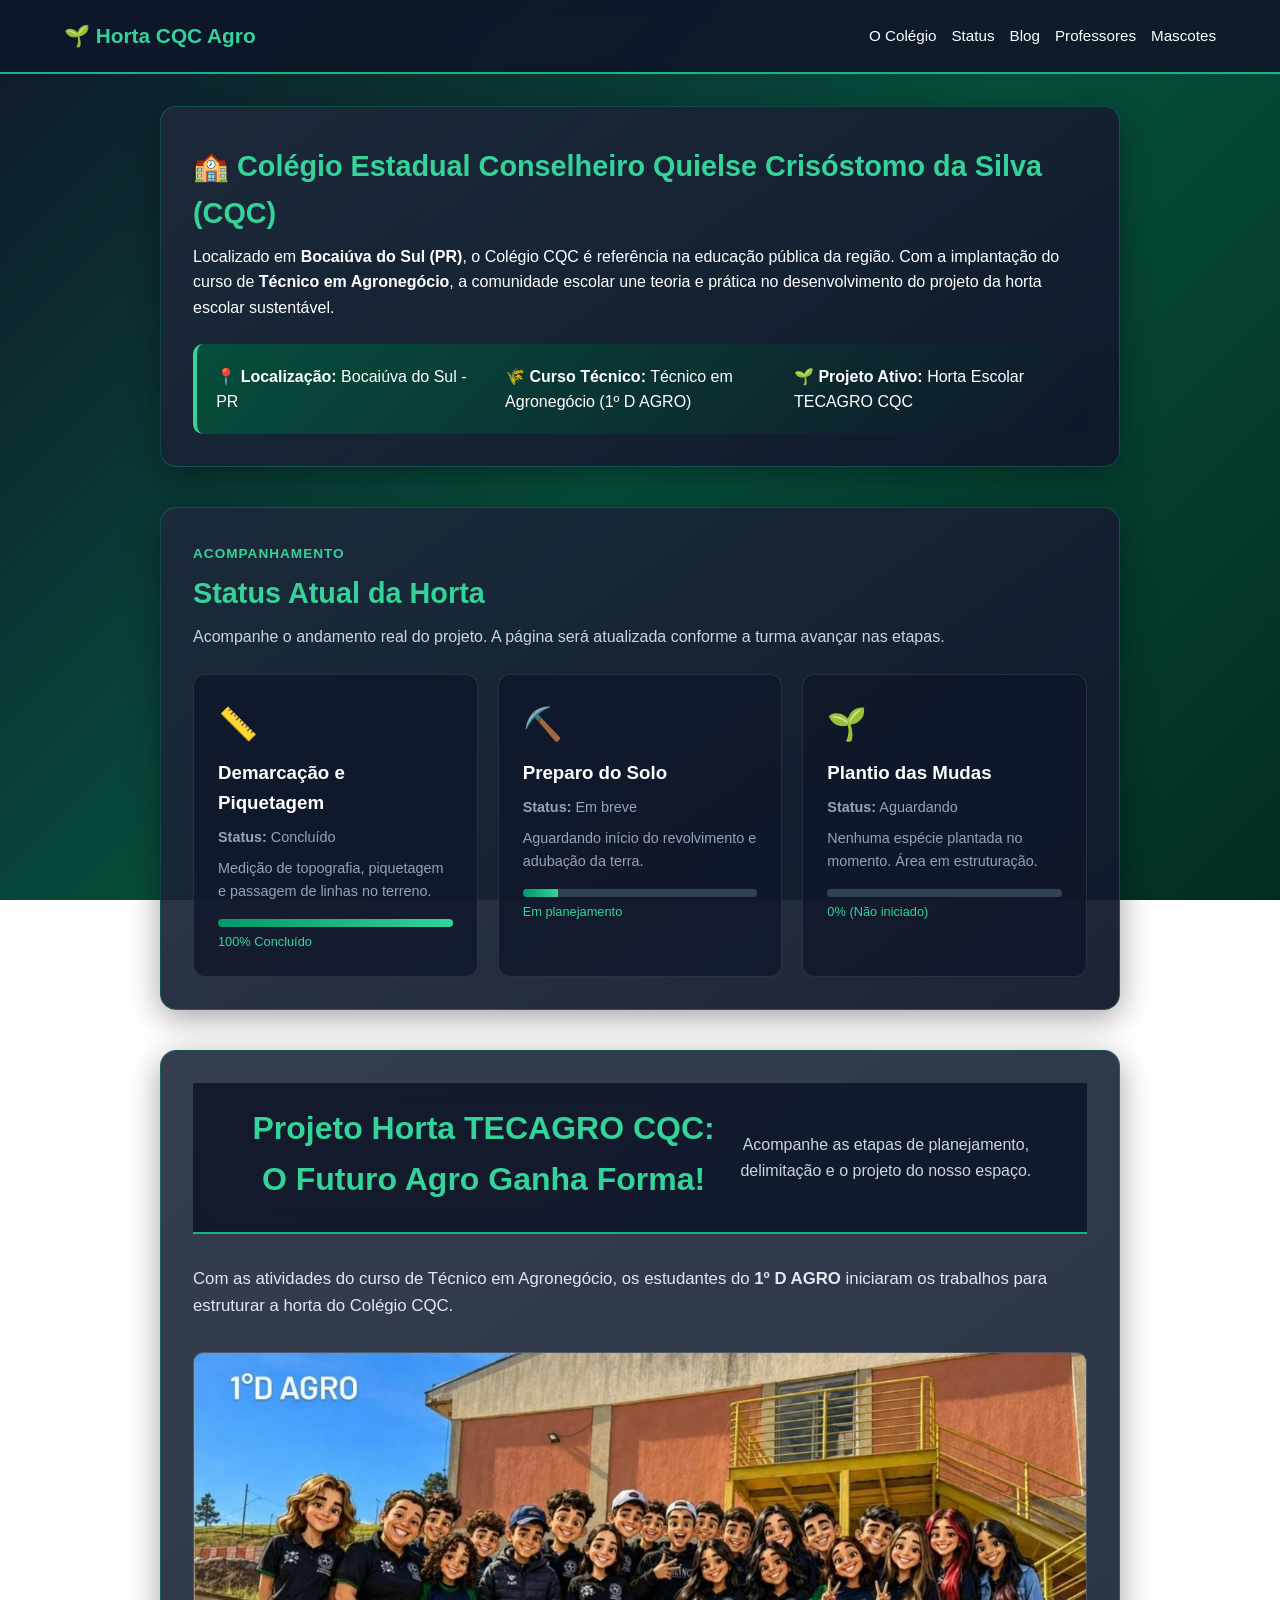
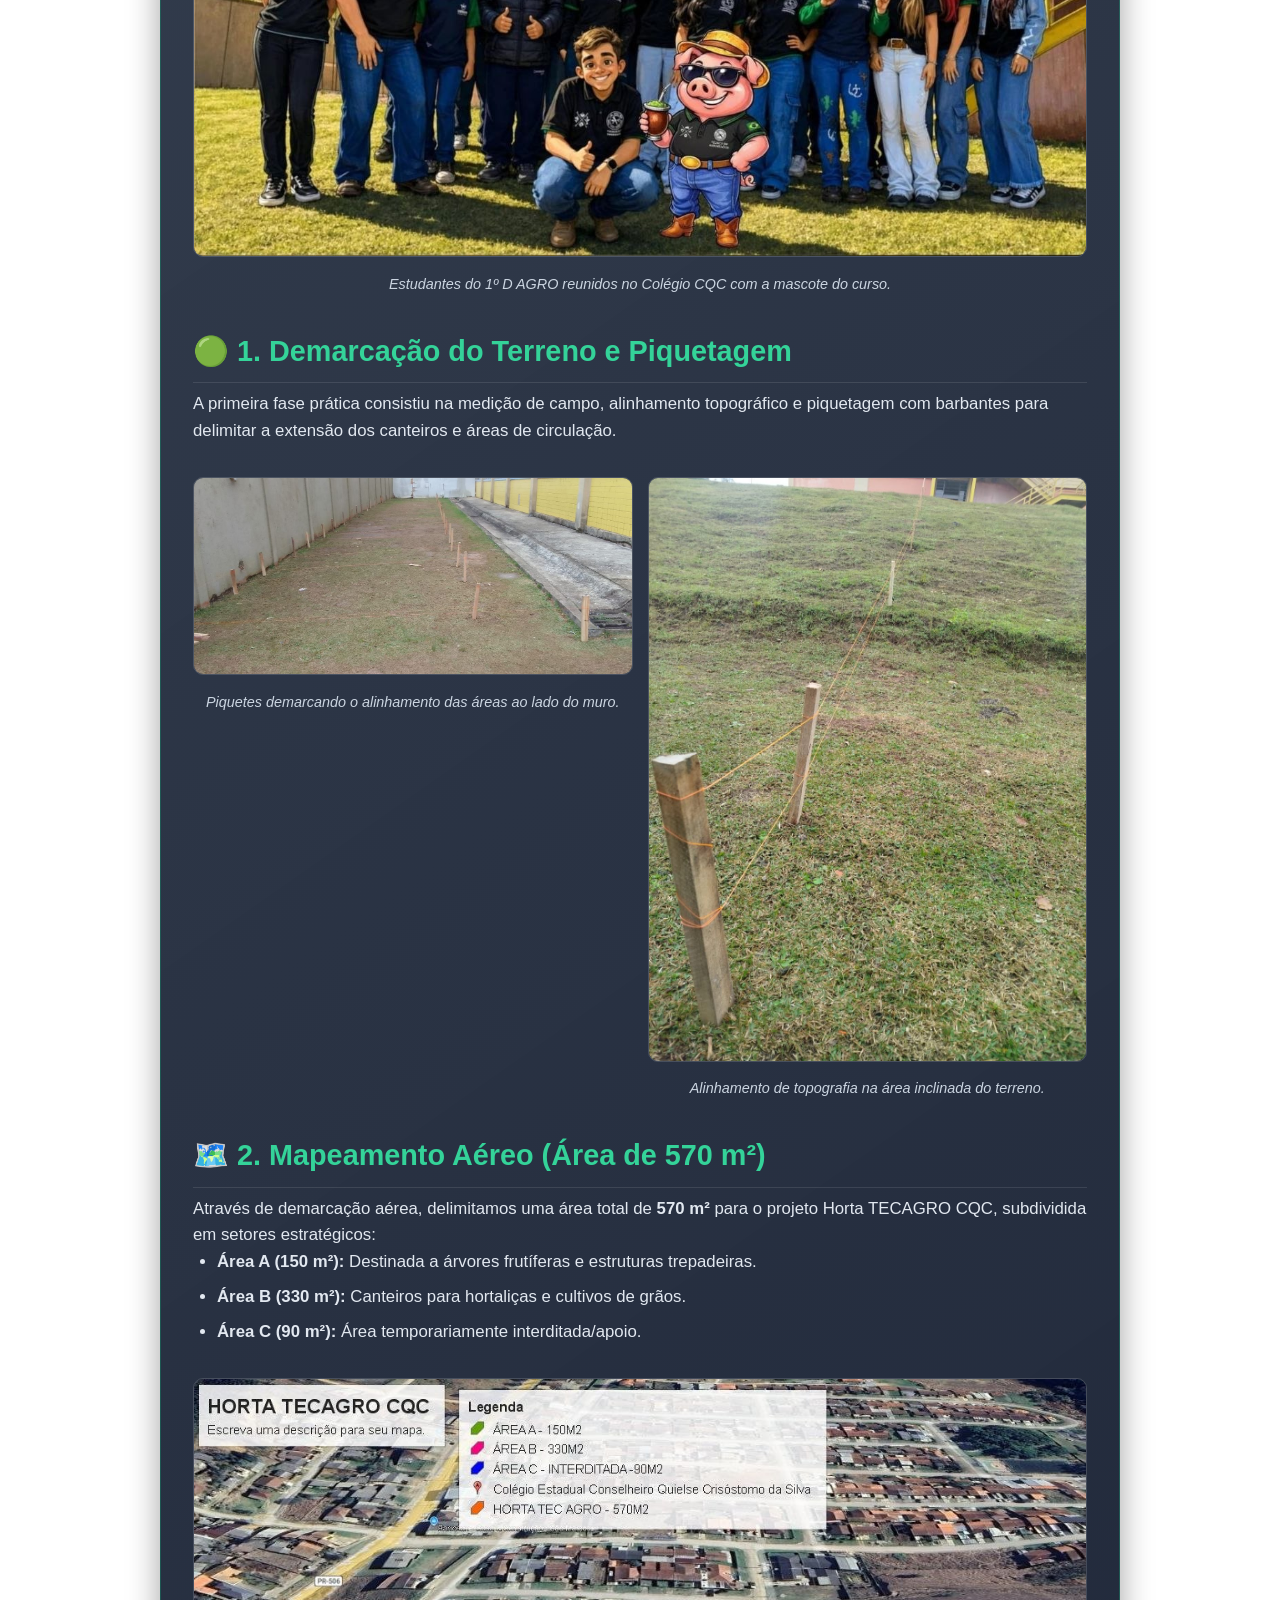
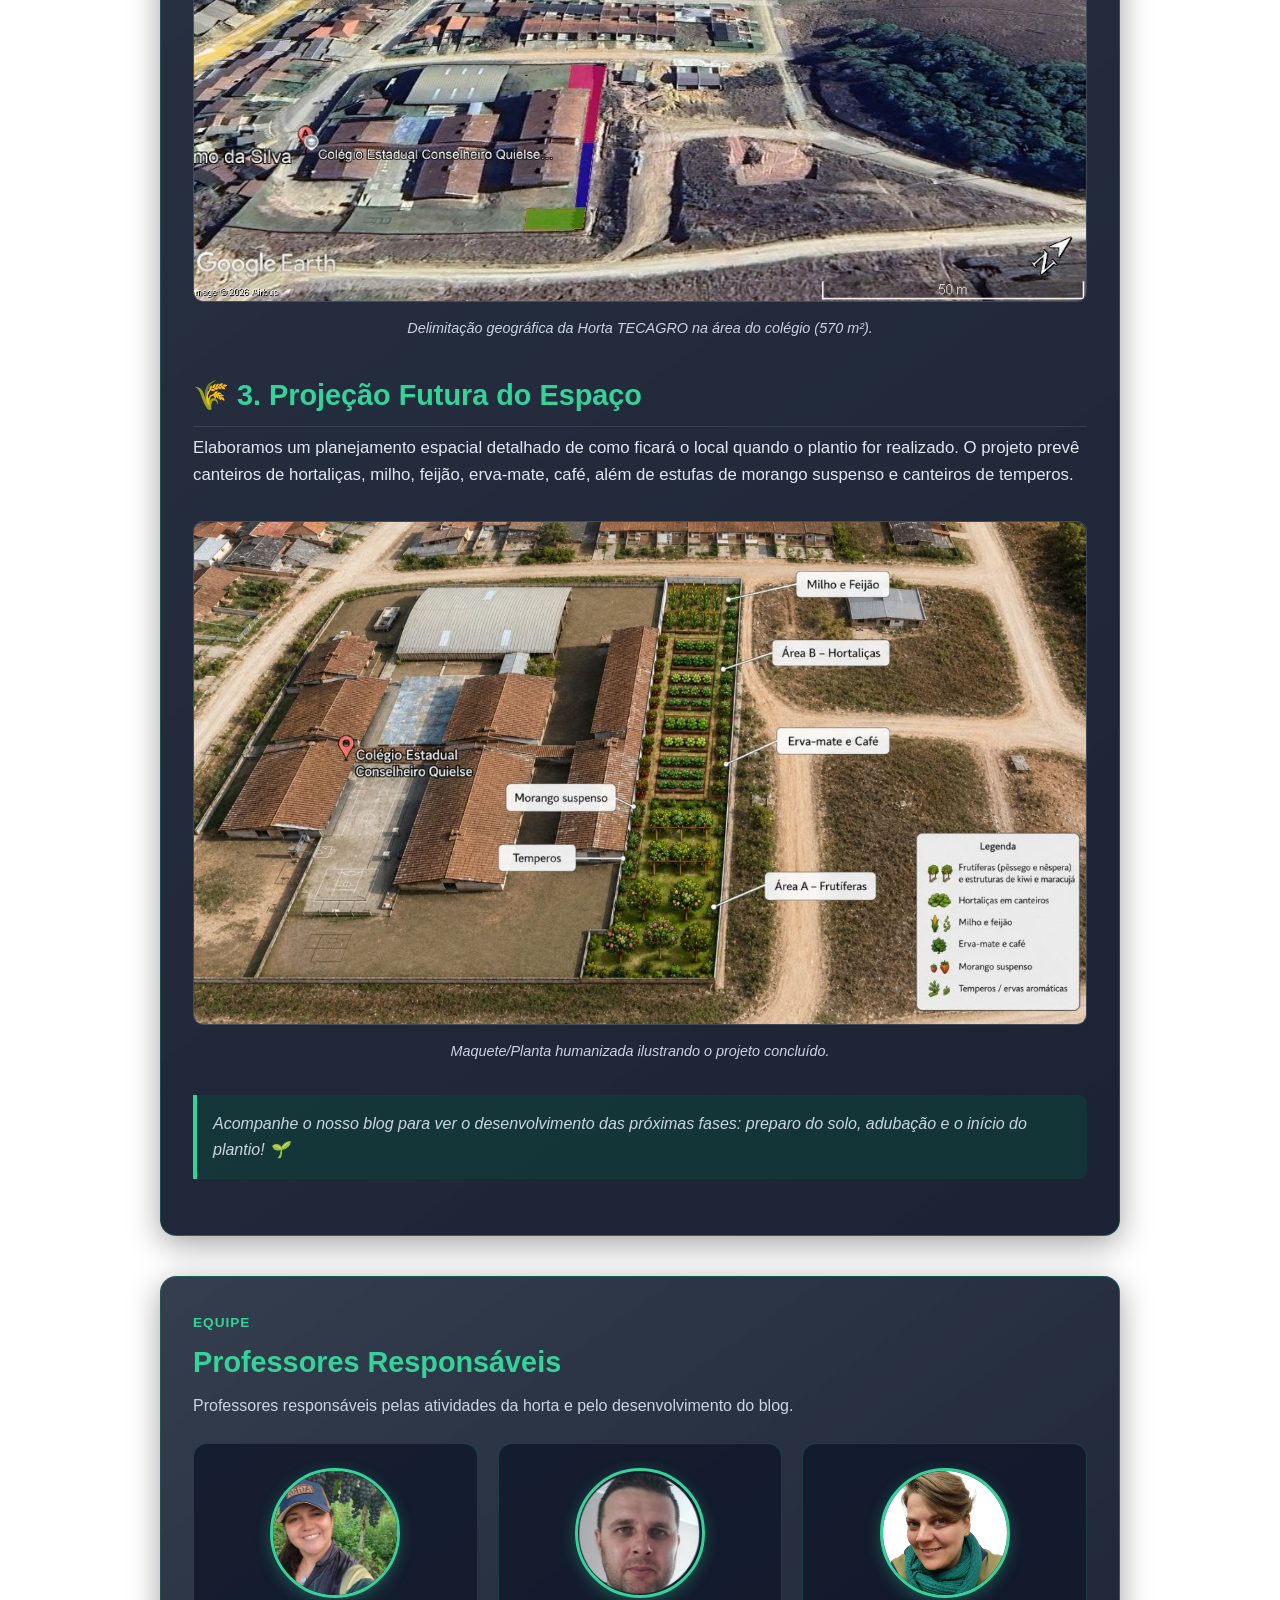
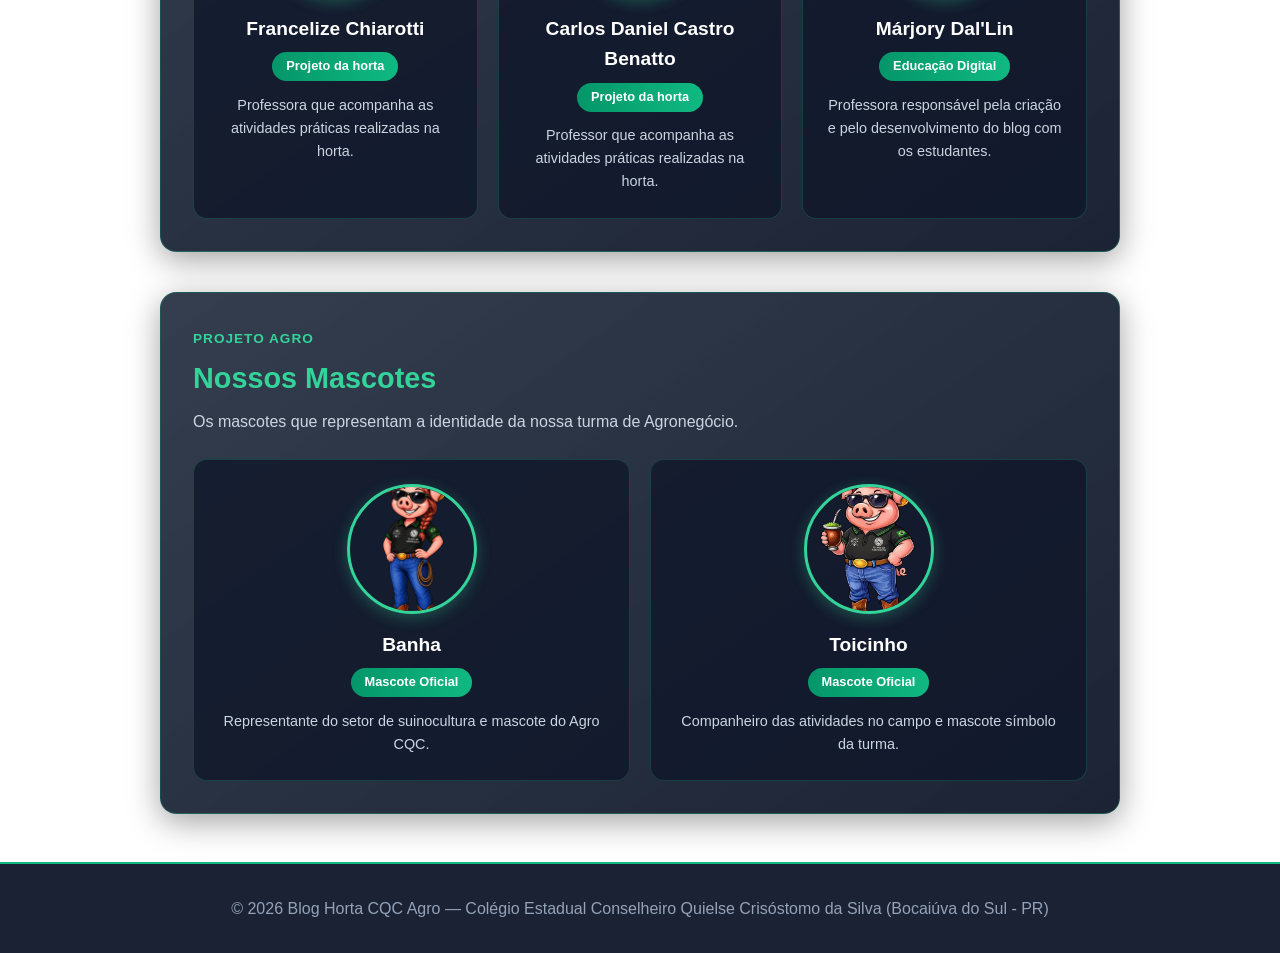
==== index.html @ d451147e "Update index.html" ====
<!DOCTYPE html>
<html lang="pt-BR">
<head>
    <meta charset="UTF-8">
    <meta name="viewport" content="width=device-width, initial-scale=1.0">
    <title>Blog Horta CQC Agro</title>
    <link rel="stylesheet" href="style.css">
</head>
<body>

    <header>
        <div class="logo">🌱 Horta CQC Agro</div>
        <nav>
            <ul>
                <li><a href="#colegio">O Colégio</a></li>
                <li><a href="#status">Status</a></li>
                <li><a href="#blog">Blog</a></li>
                <li><a href="#equipe">Professores</a></li>
                <li><a href="#mascotes">Mascotes</a></li>
            </ul>
        </nav>
    </header>

    <main>

        <!-- SEÇÃO 1: SOBRE O COLÉGIO CQC -->
        <section id="colegio" class="card-preto sobre-colegio">
            <h2>🏫 Colégio Estadual Conselheiro Quielse Crisóstomo da Silva (CQC)</h2>
            <p>
                Localizado em <strong>Bocaiúva do Sul (PR)</strong>, o Colégio CQC é referência na educação pública da região. 
                Com a implantação do curso de <strong>Técnico em Agronegócio</strong>, a comunidade escolar une teoria e prática 
                no desenvolvimento do projeto da horta escolar sustentável.
            </p>

            <div class="colegio-detalhes">
                <div><strong>📍 Localização:</strong> Bocaiúva do Sul - PR</div>
                <div><strong>🌾 Curso Técnico:</strong> Técnico em Agronegócio (1º D AGRO)</div>
                <div><strong>🌱 Projeto Ativo:</strong> Horta Escolar TECAGRO CQC</div>
            </div>
        </section>

        <!-- SEÇÃO 2: STATUS REAL DO CULTIVO -->
        <section id="status" class="card-preto">
            <span class="subtitulo-verde">ACOMPANHAMENTO</span>
            <h2>Status Atual da Horta</h2>
            <p class="descricao-secao">Acompanhe o andamento real do projeto. A página será atualizada conforme a turma avançar nas etapas.</p>

            <div class="cards-status-container">
                
                <div class="card-status">
                    <div class="icone">📏</div>
                    <h3>Demarcação e Piquetagem</h3>
                    <p><strong>Status:</strong> Concluído</p>
                    <p>Medição de topografia, piquetagem e passagem de linhas no terreno.</p>
                    <div class="barra-progresso">
                        <div class="progresso" style="width: 100%;"></div>
                    </div>
                    <span class="porcentagem">100% Concluído</span>
                </div>

                <div class="card-status">
                    <div class="icone">⛏️</div>
                    <h3>Preparo do Solo</h3>
                    <p><strong>Status:</strong> Em breve</p>
                    <p>Aguardando início do revolvimento e adubação da terra.</p>
                    <div class="barra-progresso">
                        <div class="progresso" style="width: 15%;"></div>
                    </div>
                    <span class="porcentagem">Em planejamento</span>
                </div>

                <div class="card-status">
                    <div class="icone">🌱</div>
                    <h3>Plantio das Mudas</h3>
                    <p><strong>Status:</strong> Aguardando</p>
                    <p>Nenhuma espécie plantada no momento. Área em estruturação.</p>
                    <div class="barra-progresso">
                        <div class="progresso" style="width: 0%;"></div>
                    </div>
                    <span class="porcentagem">0% (Não iniciado)</span>
                </div>

            </div>
        </section>

        <!-- SEÇÃO 3: POSTS DO BLOG COM AS IMAGENS -->
        <article id="blog" class="card-preto">
            <header class="post-header">
                <h1>Projeto Horta TECAGRO CQC: O Futuro Agro Ganha Forma!</h1>
                <p class="subtitulo">Acompanhe as etapas de planejamento, delimitação e o projeto do nosso espaço.</p>
            </header>

            <section class="post-content">
                <p>
                    Com as atividades do curso de Técnico em Agronegócio, os estudantes do <strong>1º D AGRO</strong> iniciaram os trabalhos para estruturar a horta do Colégio CQC.
                </p>

                <figure>
                    <img src="img/turma-1d-agro.jpg" alt="Turma do 1º D Agro">
                    <figcaption>Estudantes do 1º D AGRO reunidos no Colégio CQC com a mascote do curso.</figcaption>
                </figure>

                <h2>🟢 1. Demarcação do Terreno e Piquetagem</h2>
                <p>
                    A primeira fase prática consistiu na medição de campo, alinhamento topográfico e piquetagem com barbantes para delimitar a extensão dos canteiros e áreas de circulação.
                </p>

                <div class="galeria-dupla">
                    <figure>
                        <img src="img/demarcacao-muro.jpg" alt="Demarcação dos canteiros ao lado do muro">
                        <figcaption>Piquetes demarcando o alinhamento das áreas ao lado do muro.</figcaption>
                    </figure>
                    <figure>
                        <img src="img/demarcacao-rampa.jpg" alt="Demarcação no terreno em aclive">
                        <figcaption>Alinhamento de topografia na área inclinada do terreno.</figcaption>
                    </figure>
                </div>

                <h2>🗺️ 2. Mapeamento Aéreo (Área de 570 m²)</h2>
                <p>
                    Através de demarcação aérea, delimitamos uma área total de <strong>570 m²</strong> para o projeto Horta TECAGRO CQC, subdividida em setores estratégicos:
                </p>
                <ul>
                    <li><strong>Área A (150 m²):</strong> Destinada a árvores frutíferas e estruturas trepadeiras.</li>
                    <li><strong>Área B (330 m²):</strong> Canteiros para hortaliças e cultivos de grãos.</li>
                    <li><strong>Área C (90 m²):</strong> Área temporariamente interditada/apoio.</li>
                </ul>

                <figure>
                    <img src="img/mapa-aereo.jpg" alt="Mapa aéreo da Horta CQC">
                    <figcaption>Delimitação geográfica da Horta TECAGRO na área do colégio (570 m²).</figcaption>
                </figure>

                <h2>🌾 3. Projeção Futura do Espaço</h2>
                <p>
                    Elaboramos um planejamento espacial detalhado de como ficará o local quando o plantio for realizado. O projeto prevê canteiros de hortaliças, milho, feijão, erva-mate, café, além de estufas de morango suspenso e canteiros de temperos.
                </p>

                <figure>
                    <img src="img/projeto-futuro.jpg" alt="Projeto futuro da horta 3D">
                    <figcaption>Maquete/Planta humanizada ilustrando o projeto concluído.</figcaption>
                </figure>

                <blockquote>
                    Acompanhe o nosso blog para ver o desenvolvimento das próximas fases: preparo do solo, adubação e o início do plantio! 🌱
                </blockquote>
            </section>
        </article>

        <!-- SEÇÃO 4: PROFESSORES RESPONSÁVEIS -->
        <section id="equipe" class="card-preto">
            <span class="subtitulo-verde">EQUIPE</span>
            <h2>Professores Responsáveis</h2>
            <p class="descricao-secao">Professores responsáveis pelas atividades da horta e pelo desenvolvimento do blog.</p>

            <div class="grid-cards">
                
                <div class="card-pessoa">
                    <div class="foto-container">
                        <img src="img/francelize.png" alt="Francelize Chiarotti">
                    </div>
                    <h3>Francelize Chiarotti</h3>
                    <span class="tag-funcao">Projeto da horta</span>
                    <p>Professora que acompanha as atividades práticas realizadas na horta.</p>
                </div>

                <div class="card-pessoa">
                    <div class="foto-container">
                        <img src="img/carlos.png" alt="Carlos Daniel Castro Benatto">
                    </div>
                    <h3>Carlos Daniel Castro Benatto</h3>
                    <span class="tag-funcao">Projeto da horta</span>
                    <p>Professor que acompanha as atividades práticas realizadas na horta.</p>
                </div>

                <div class="card-pessoa">
                    <div class="foto-container">
                        <!-- FOTO CONFIGURADA COMO marjory.png -->
                        <img src="img/marjory.png" alt="Márjory Dal'Lin">
                    </div>
                    <h3>Márjory Dal'Lin</h3>
                    <span class="tag-funcao">Educação Digital</span>
                    <p>Professora responsável pela criação e pelo desenvolvimento do blog com os estudantes.</p>
                </div>

            </div>
        </section>

        <!-- SEÇÃO 5: MASCOTES DO PROJETO -->
        <section id="mascotes" class="card-preto">
            <span class="subtitulo-verde">PROJETO AGRO</span>
            <h2>Nossos Mascotes</h2>
            <p class="descricao-secao">Os mascotes que representam a identidade da nossa turma de Agronegócio.</p>

            <div class="grid-cards">
                
                <div class="card-pessoa">
                    <div class="foto-container">
                        <img src="img/banha.png" alt="Mascote Banha">
                    </div>
                    <h3>Banha</h3>
                    <span class="tag-funcao">Mascote Oficial</span>
                    <p>Representante do setor de suinocultura e mascote do Agro CQC.</p>
                </div>

                <div class="card-pessoa">
                    <div class="foto-container">
                        <img src="img/toicinho.png" alt="Mascote Toicinho">
                    </div>
                    <h3>Toicinho</h3>
                    <span class="tag-funcao">Mascote Oficial</span>
                    <p>Companheiro das atividades no campo e mascote símbolo da turma.</p>
                </div>

            </div>
        </section>

    </main>

    <footer>
        <p>&copy; 2026 Blog Horta CQC Agro — Colégio Estadual Conselheiro Quielse Crisóstomo da Silva (Bocaiúva do Sul - PR)</p>
    </footer>

</body>
</html>
---- style.css ----
/* RESET E REGRA GLOBAL */
* {
    margin: 0;
    padding: 0;
    box-sizing: border-box;
    font-family: 'Segoe UI', Tahoma, Geneva, Verdana, sans-serif;
}

/* DEGRADÊ ESCURO NO FUNDO DA PÁGINA */
html, body {
    background: linear-gradient(135deg, #0f172a 0%, #064e3b 50%, #022c22 100%) fixed !important;
    color: #ffffff !important;
    min-height: 100vh;
    line-height: 1.6;
}

/* NAVEGAÇÃO COM VIDRO FOSCO / DEGRADÊ */
header {
    background: rgba(15, 23, 42, 0.9);
    backdrop-filter: blur(10px);
    padding: 1.2rem 5%;
    display: flex;
    justify-content: space-between;
    align-items: center;
    border-bottom: 2px solid #10b981;
    position: sticky;
    top: 0;
    z-index: 100;
}

.logo {
    font-size: 1.3rem;
    font-weight: bold;
    color: #34d399;
}

nav ul {
    display: flex;
    list-style: none;
    gap: 15px;
}

nav a {
    color: #ffffff;
    text-decoration: none;
    font-size: 0.95rem;
    font-weight: 500;
    transition: color 0.3s;
}

nav a:hover {
    color: #34d399;
}

/* CARDS COM DEGRADÊ SUAVE E BORDA BRILHANTE */
main {
    max-width: 1000px;
    margin: 2rem auto;
    padding: 0 20px;
}

.card-preto {
    background: linear-gradient(145deg, rgba(30, 41, 59, 0.9), rgba(15, 23, 42, 0.95)) !important;
    border: 1px solid rgba(16, 185, 129, 0.3);
    box-shadow: 0 8px 32px 0 rgba(0, 0, 0, 0.37);
    border-radius: 16px;
    padding: 2rem;
    margin-bottom: 2.5rem;
    color: #ffffff;
}

.card-preto h2 {
    color: #34d399;
    font-size: 1.8rem;
    margin-top: 0.3rem;
    margin-bottom: 0.5rem;
}

.subtitulo-verde {
    color: #34d399;
    font-size: 0.85rem;
    font-weight: bold;
    letter-spacing: 1px;
    text-transform: uppercase;
}

.descricao-secao {
    color: #cbd5e1;
    margin-bottom: 1.5rem;
}

/* COLÉGIO CQC DEGRADÊ DE DESTAQUE */
.colegio-detalhes {
    display: grid;
    grid-template-columns: repeat(auto-fit, minmax(220px, 1fr));
    gap: 15px;
    margin-top: 1.5rem;
    background: linear-gradient(135deg, #064e3b, #0f172a);
    padding: 1.2rem;
    border-radius: 10px;
    border-left: 4px solid #34d399;
}

/* CARDS DE STATUS DA HORTA */
.cards-status-container {
    display: grid;
    grid-template-columns: repeat(auto-fit, minmax(240px, 1fr));
    gap: 20px;
}

.card-status {
    background: rgba(15, 23, 42, 0.8);
    border: 1px solid rgba(255, 255, 255, 0.1);
    border-radius: 12px;
    padding: 1.5rem;
}

.card-status .icone {
    font-size: 2rem;
    margin-bottom: 0.5rem;
}

.card-status h3 {
    color: #ffffff;
    margin-bottom: 0.5rem;
}

.card-status p {
    color: #94a3b8;
    font-size: 0.9rem;
    margin-bottom: 0.5rem;
}

.barra-progresso {
    background-color: #334155;
    height: 8px;
    border-radius: 4px;
    margin-top: 1rem;
    overflow: hidden;
}

.progresso {
    background: linear-gradient(90deg, #059669, #34d399);
    height: 100%;
}

.porcentagem {
    font-size: 0.8rem;
    color: #34d399;
    display: block;
    margin-top: 0.3rem;
}

/* CONTEÚDO DO BLOG */
.post-header {
    text-align: center;
    margin-bottom: 2rem;
}

.post-header h1 {
    font-size: 2rem;
    color: #34d399;
    margin-bottom: 0.5rem;
}

.subtitulo {
    color: #cbd5e1;
    font-size: 1rem;
}

.post-content h2 {
    border-bottom: 1px solid rgba(255, 255, 255, 0.1);
    padding-bottom: 0.5rem;
    margin-top: 2rem;
}

.post-content p, .post-content li {
    color: #e2e8f0;
    font-size: 1.05rem;
}

.post-content ul {
    margin-bottom: 1.5rem;
    padding-left: 1.5rem;
}

.post-content li {
    margin-bottom: 0.5rem;
}

/* FOTOS E GALERIA */
figure {
    margin: 2rem 0;
    text-align: center;
}

figure img {
    width: 100%;
    border-radius: 10px;
    border: 1px solid rgba(255, 255, 255, 0.15);
}

figcaption {
    font-size: 0.9rem;
    color: #cbd5e1;
    margin-top: 0.5rem;
    font-style: italic;
}

.galeria-dupla {
    display: grid;
    grid-template-columns: 1fr 1fr;
    gap: 15px;
    margin: 2rem 0;
}

.galeria-dupla figure {
    margin: 0;
}

blockquote {
    background: rgba(6, 78, 59, 0.4);
    border-left: 4px solid #34d399;
    padding: 1rem;
    margin: 1.5rem 0;
    font-style: italic;
    color: #cbd5e1;
    border-radius: 0 8px 8px 0;
}

/* CARDS DE PROFESSORES E MASCOTES COM DEGRADÊ */
.grid-cards {
    display: grid;
    grid-template-columns: repeat(auto-fit, minmax(250px, 1fr));
    gap: 20px;
    margin-top: 1rem;
}

.card-pessoa {
    background: rgba(15, 23, 42, 0.8);
    border: 1px solid rgba(52, 211, 153, 0.2);
    border-radius: 14px;
    padding: 1.5rem;
    text-align: center;
    display: flex;
    flex-direction: column;
    align-items: center;
    transition: transform 0.3s ease;
}

.card-pessoa:hover {
    transform: translateY(-5px);
}

.foto-container {
    width: 130px;
    height: 130px;
    border-radius: 50%;
    border: 3px solid #34d399;
    overflow: hidden;
    margin-bottom: 1rem;
    box-shadow: 0 4px 15px rgba(52, 211, 153, 0.3);
}

.foto-container img {
    width: 100%;
    height: 100%;
    object-fit: cover;
}

.card-pessoa h3 {
    color: #ffffff;
    font-size: 1.2rem;
    margin-bottom: 0.5rem;
}

.tag-funcao {
    background: linear-gradient(90deg, #059669, #10b981);
    color: #ffffff;
    font-size: 0.8rem;
    padding: 4px 14px;
    border-radius: 20px;
    font-weight: bold;
    margin-bottom: 0.8rem;
}

.card-pessoa p {
    color: #cbd5e1;
    font-size: 0.9rem;
}

/* RODAPÉ */
footer {
    text-align: center;
    padding: 2rem;
    background: rgba(15, 23, 42, 0.95);
    color: #94a3b8;
    border-top: 2px solid #10b981;
    margin-top: 3rem;
}

/* RESPONSIVIDADE */
@media (max-width: 700px) {
    .galeria-dupla {
        grid-template-columns: 1fr;
    }
    header {
        flex-direction: column;
        gap: 10px;
    }
}
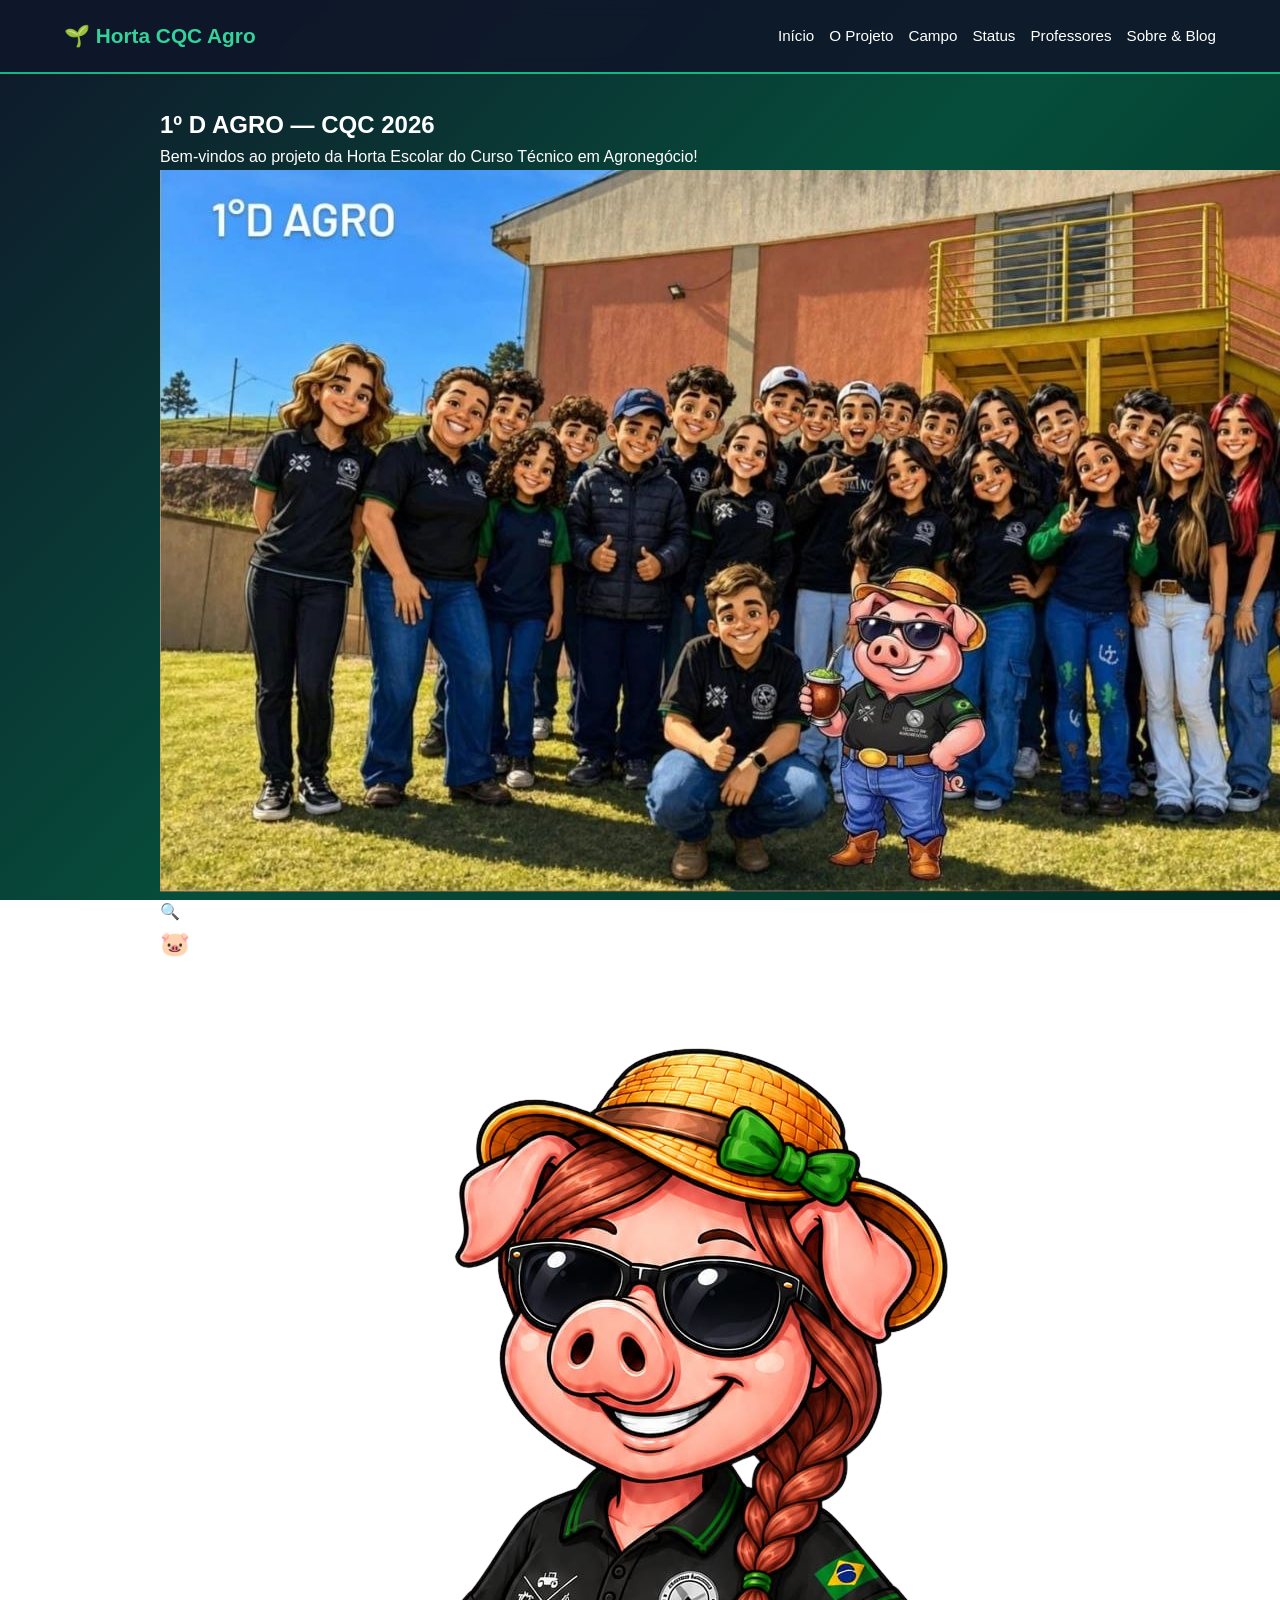
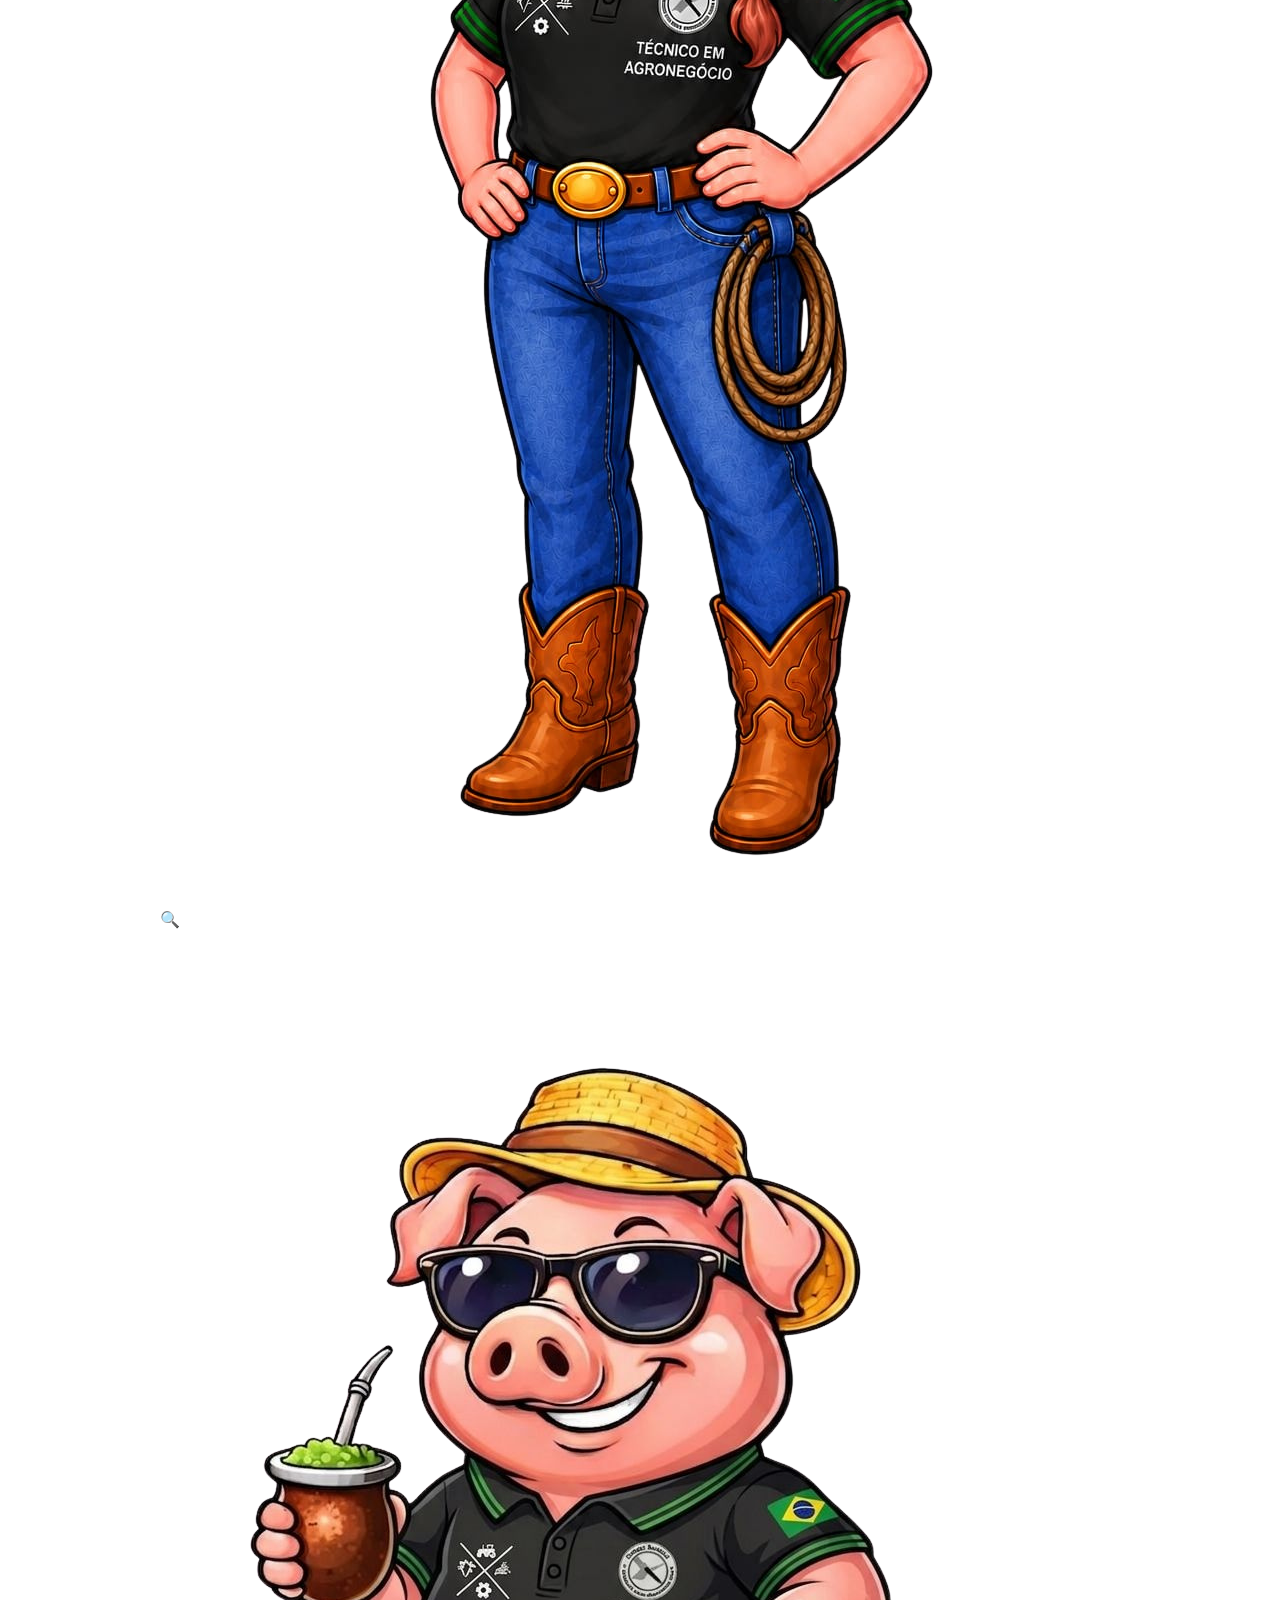
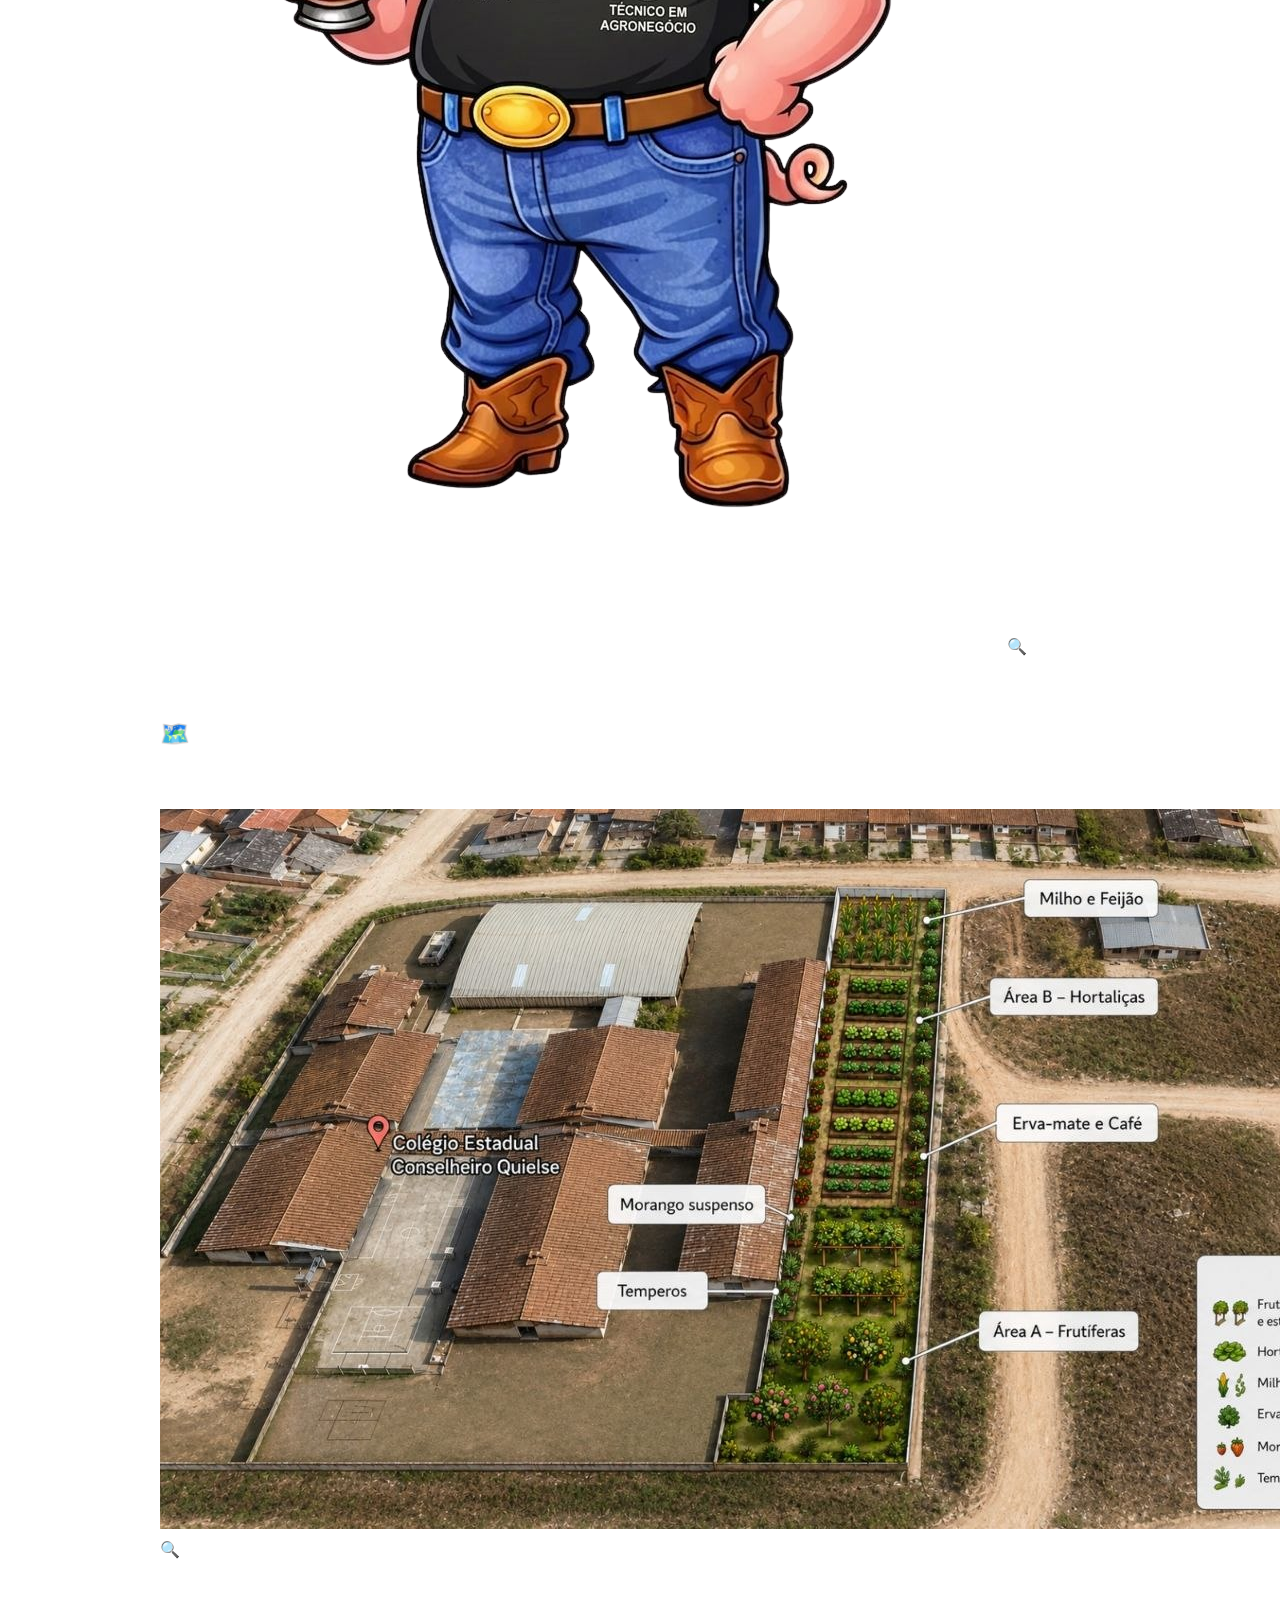
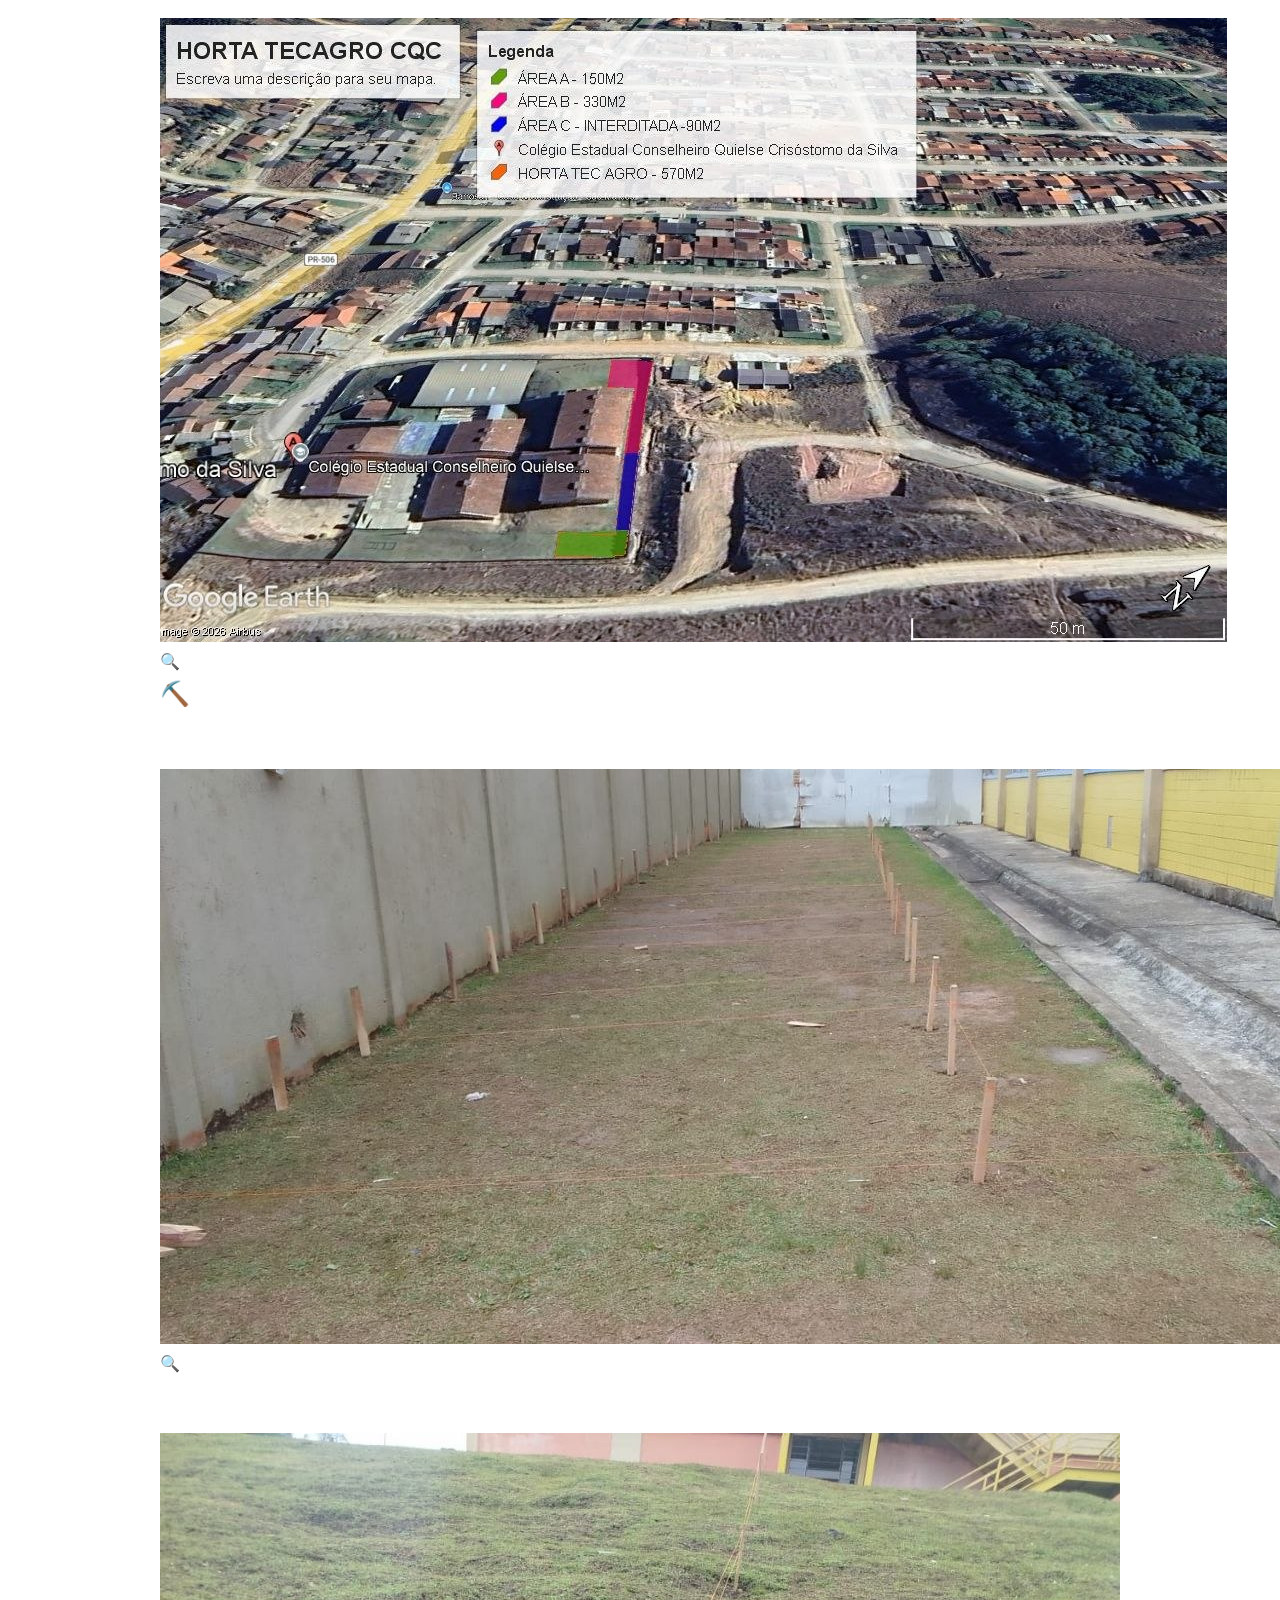
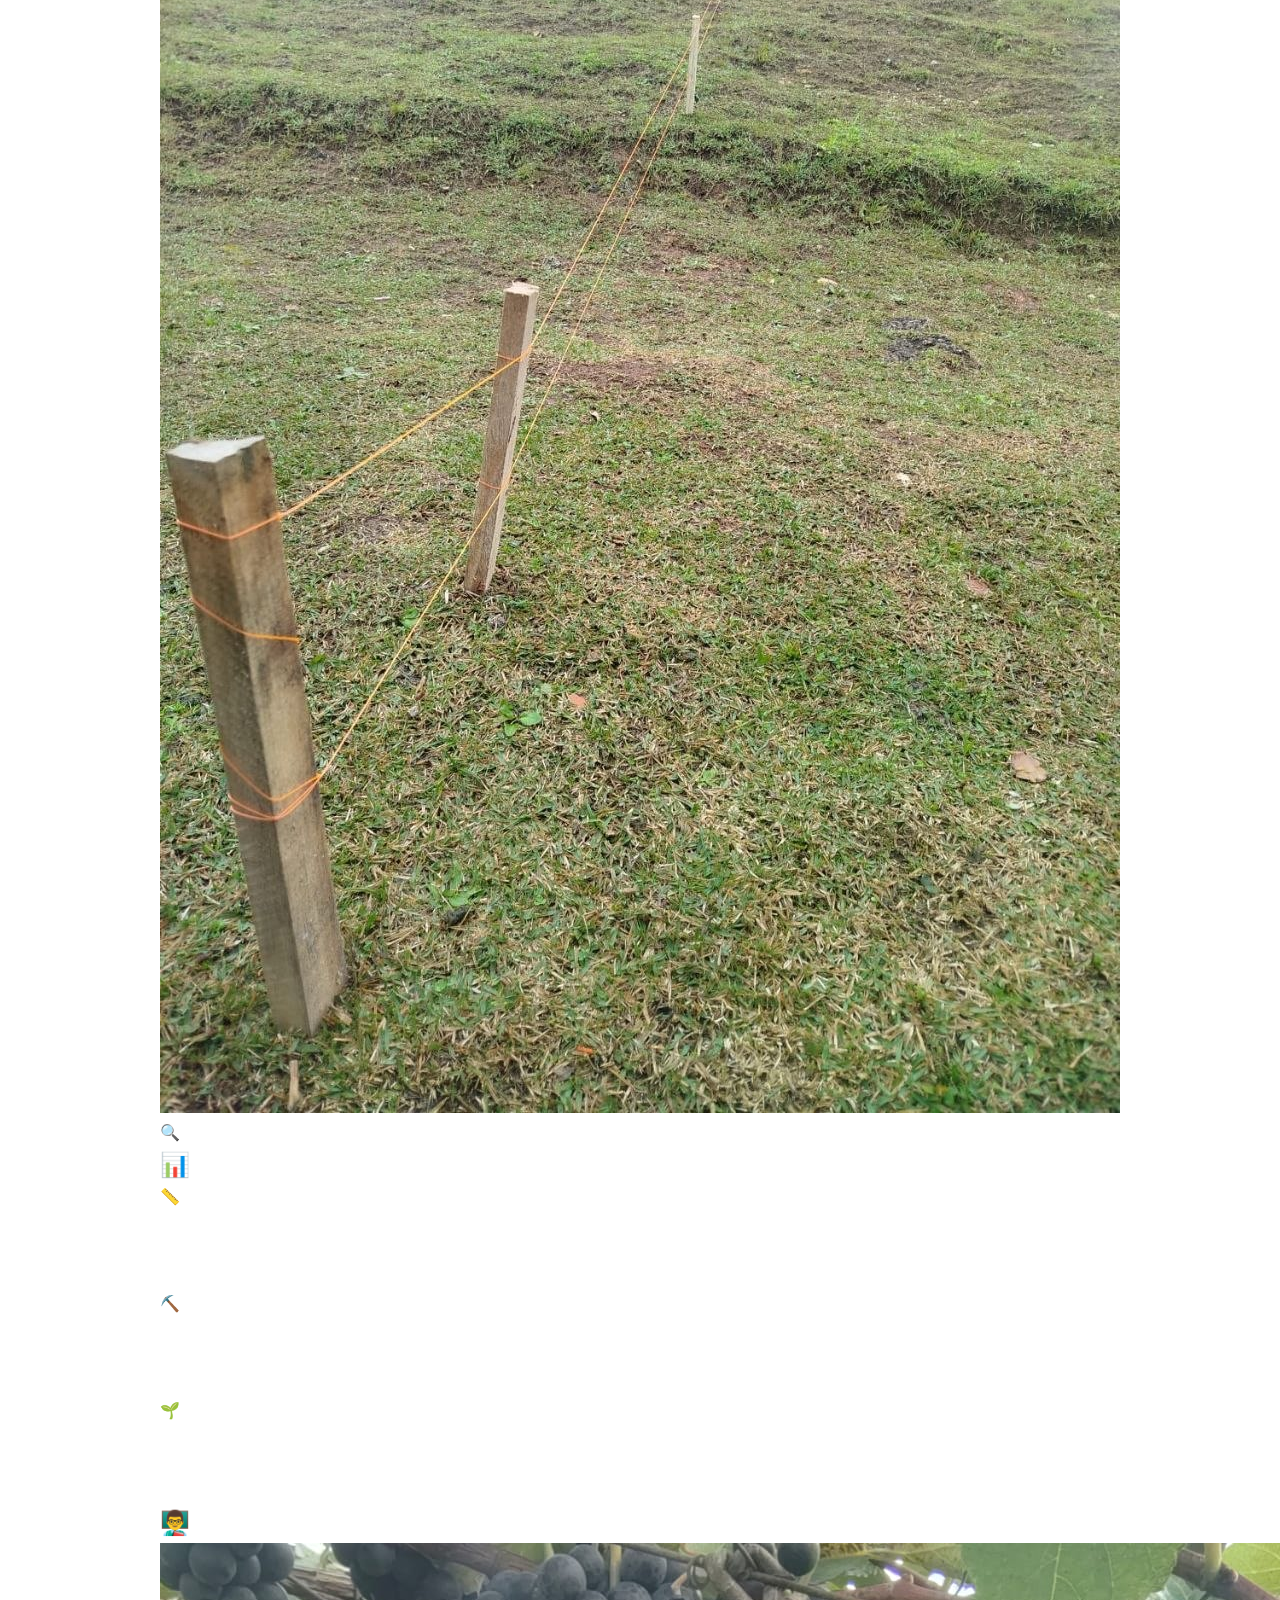
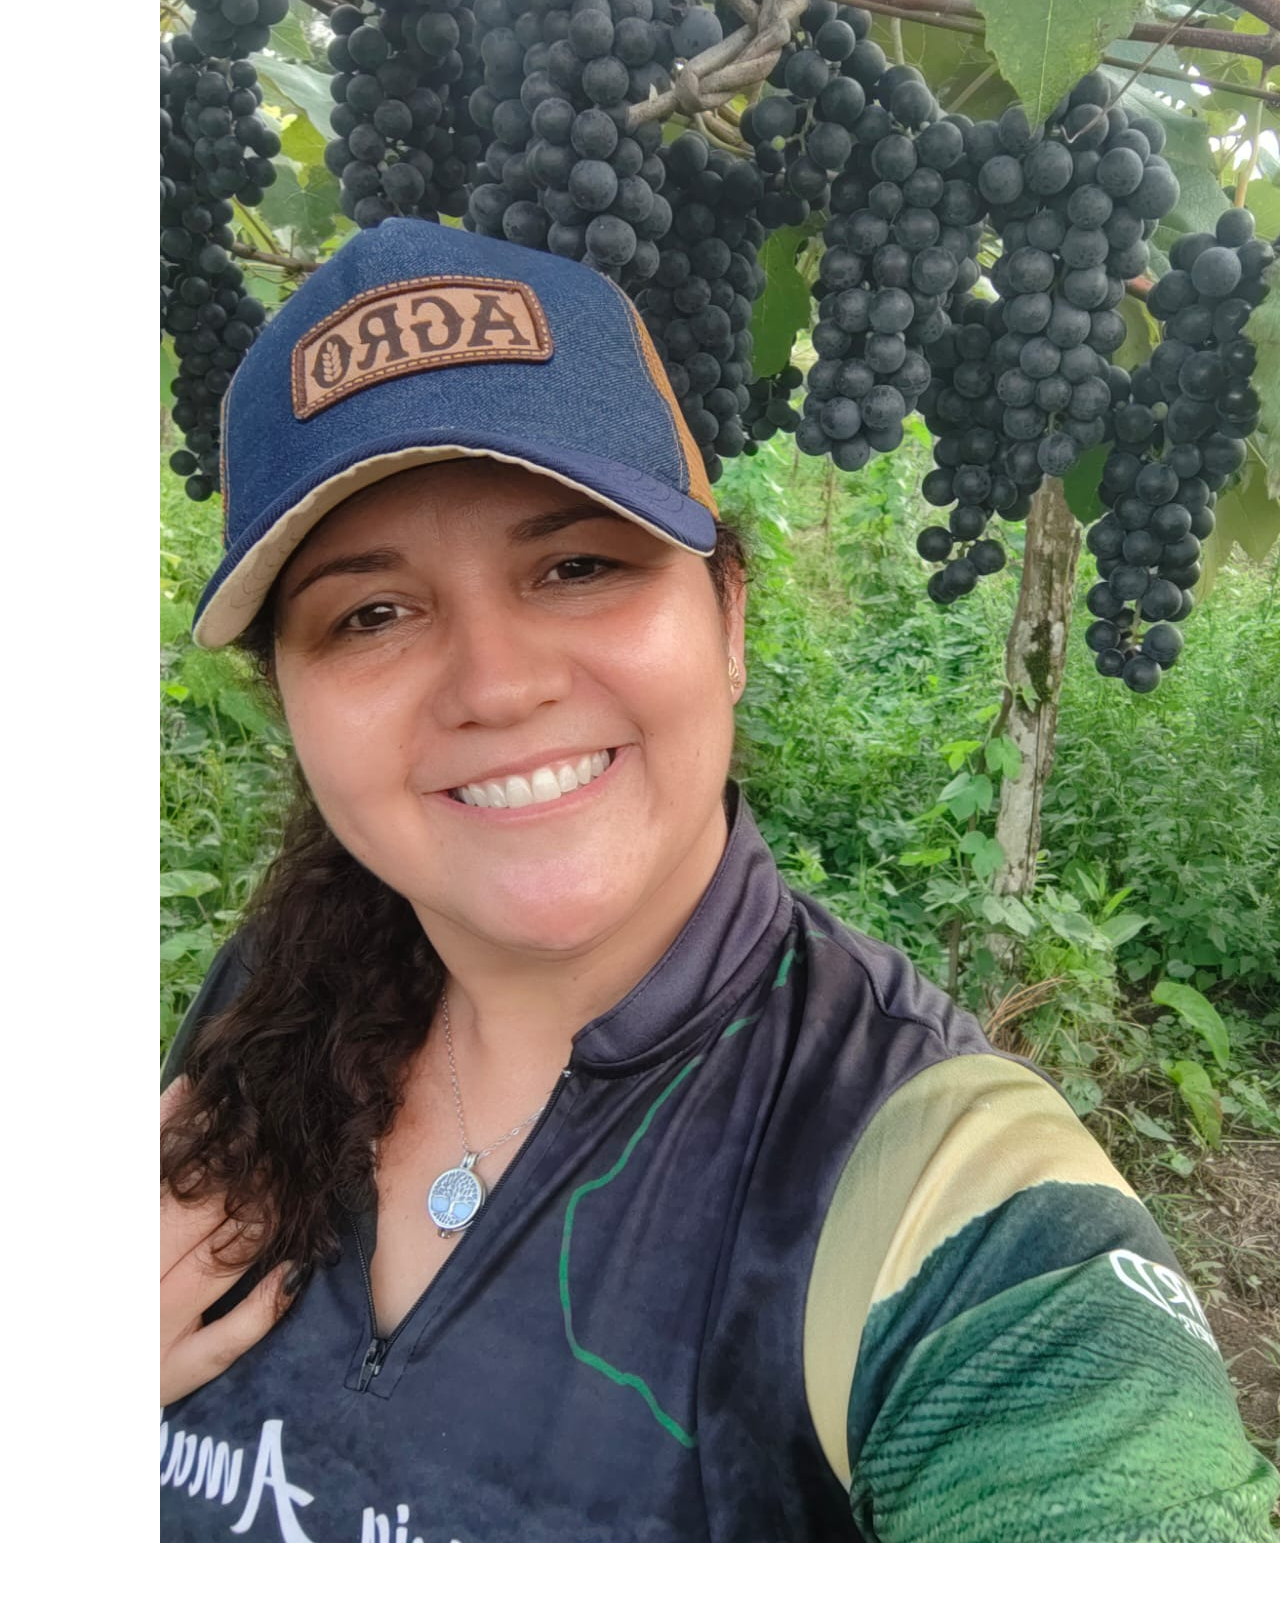
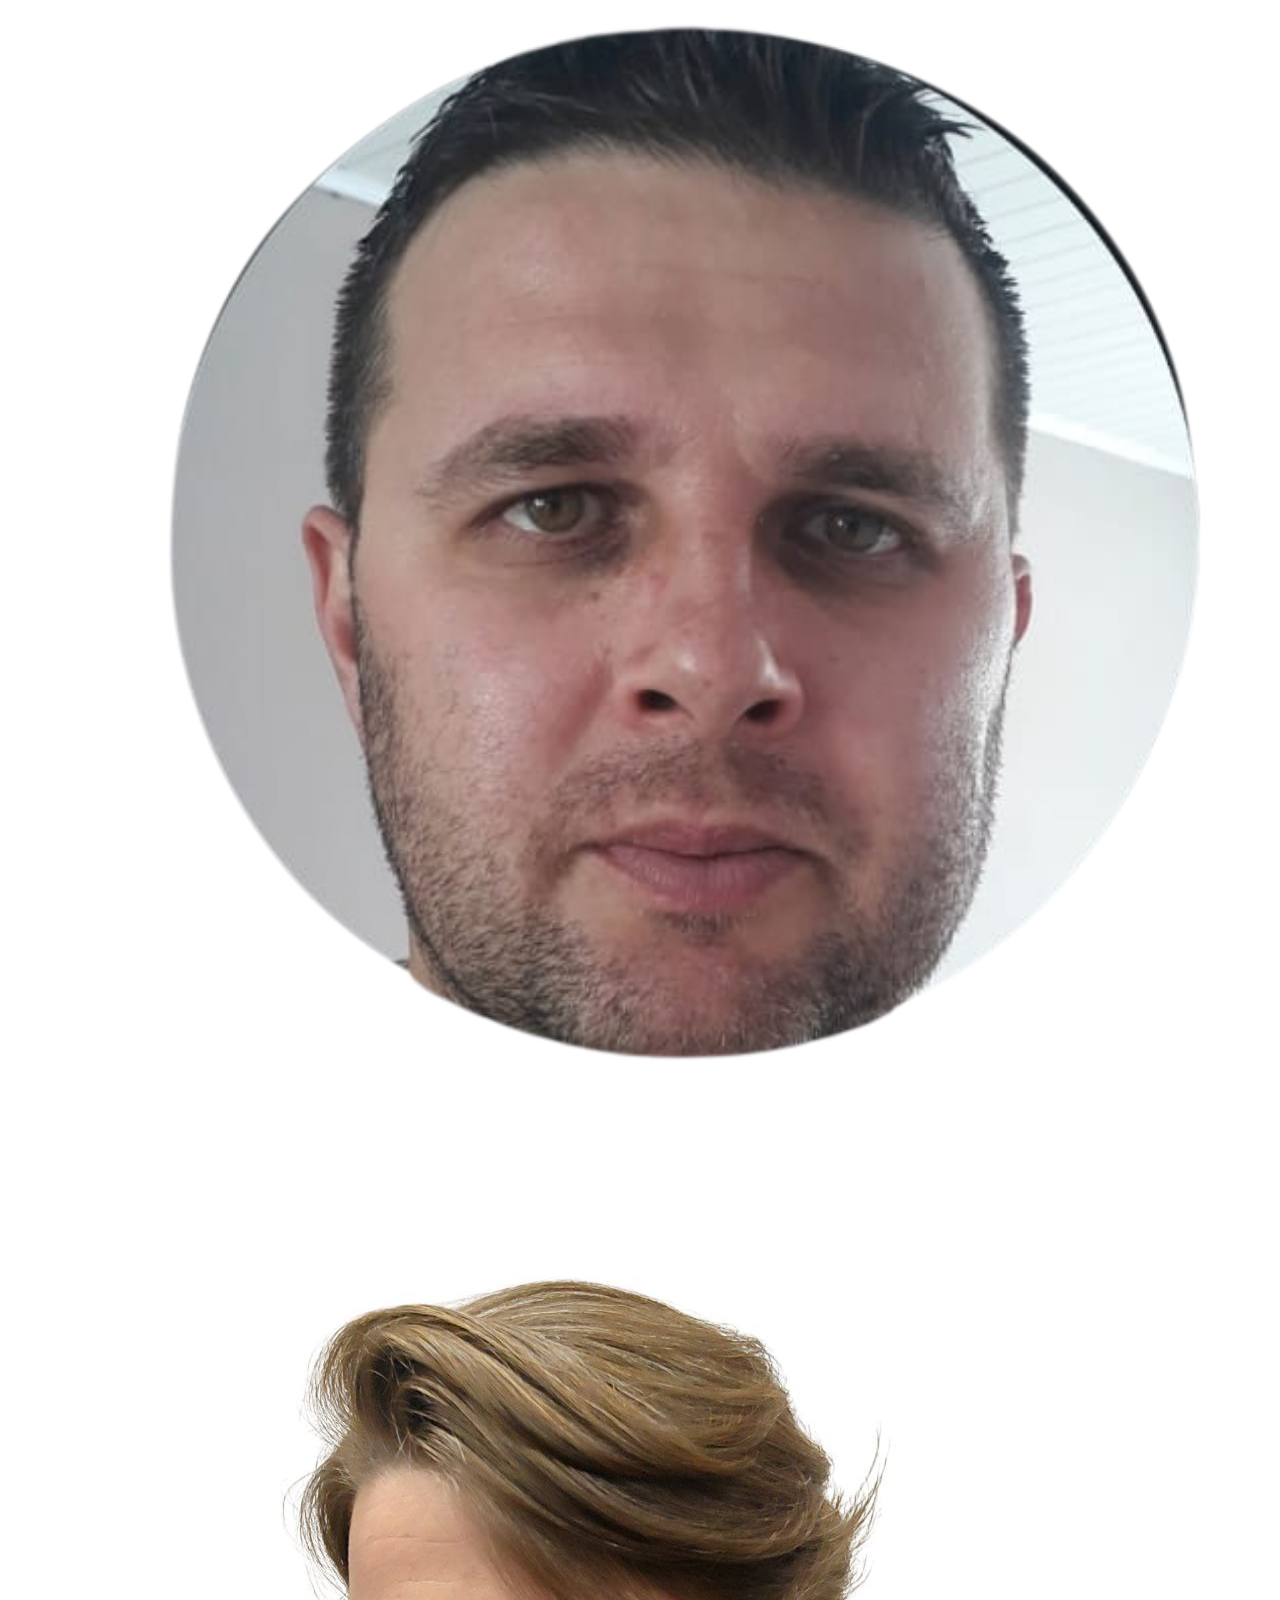
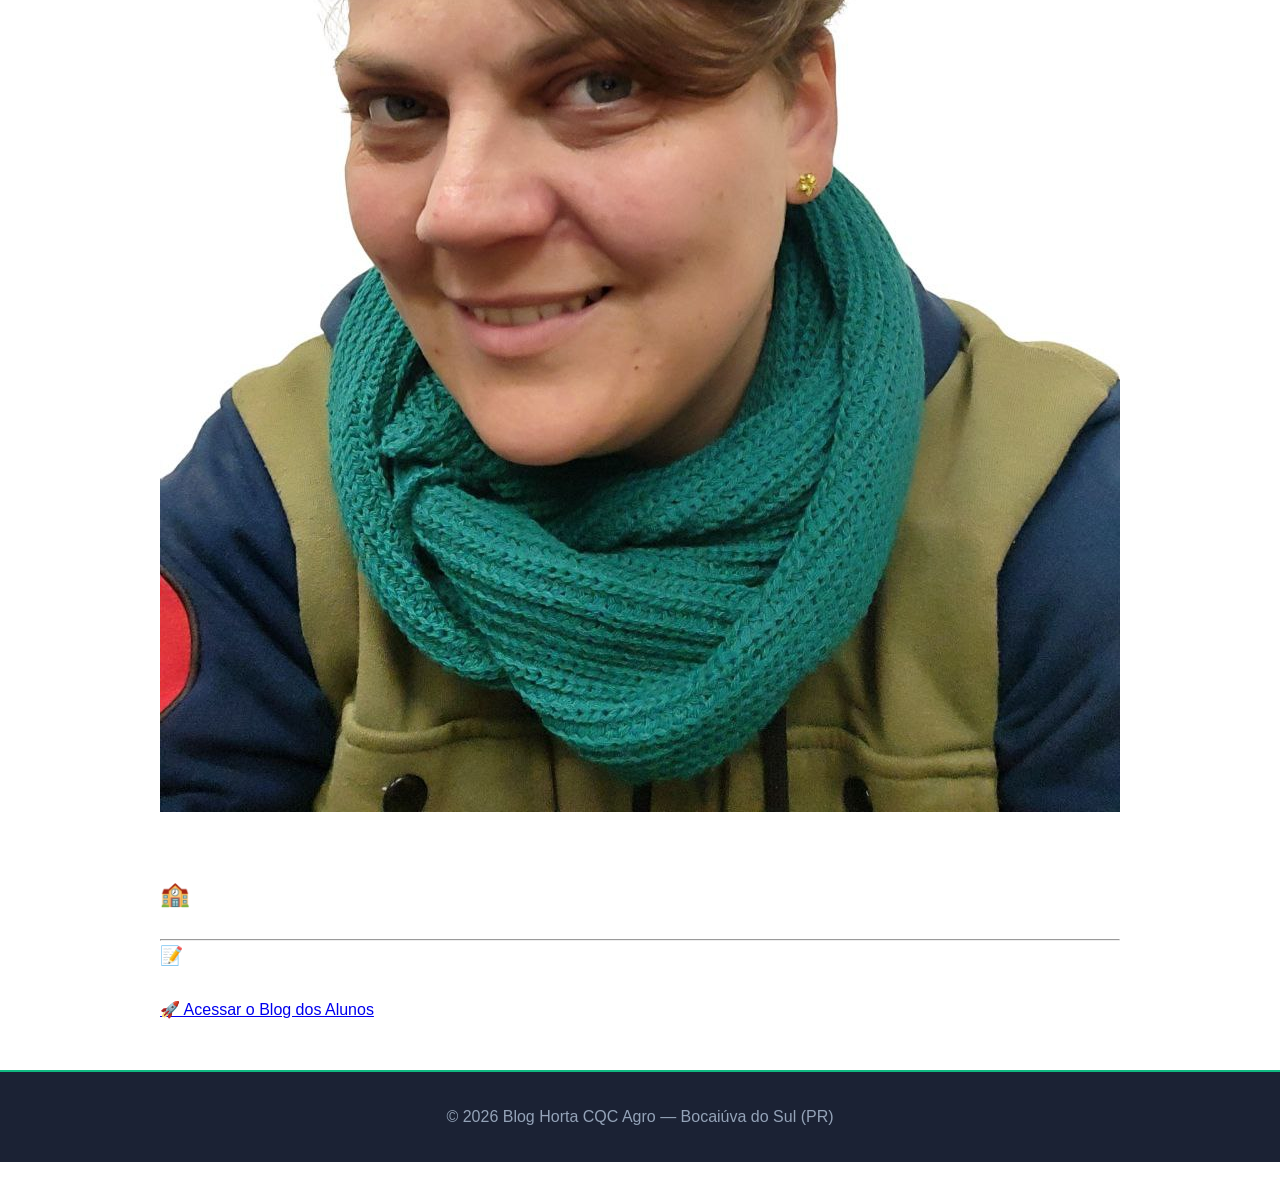
==== commit bf0d4bab: "Update index.html" ====
--- a/index.html
+++ b/index.html
@@ -3,223 +3,191 @@
 <head>
     <meta charset="UTF-8">
     <meta name="viewport" content="width=device-width, initial-scale=1.0">
-    <title>Blog Horta CQC Agro</title>
+    <title>Horta CQC Agro 2026</title>
+    <!-- Nome do CSS ajustado para style.css -->
     <link rel="stylesheet" href="style.css">
 </head>
 <body>
 
+    <!-- CABEÇALHO -->
     <header>
         <div class="logo">🌱 Horta CQC Agro</div>
         <nav>
             <ul>
-                <li><a href="#colegio">O Colégio</a></li>
+                <li><a href="#inicio">Início</a></li>
+                <li><a href="#projeto-futuro">O Projeto</a></li>
+                <li><a href="#campo">Campo</a></li>
                 <li><a href="#status">Status</a></li>
-                <li><a href="#blog">Blog</a></li>
-                <li><a href="#equipe">Professores</a></li>
-                <li><a href="#mascotes">Mascotes</a></li>
+                <li><a href="#professores">Professores</a></li>
+                <li><a href="#colegio">Sobre & Blog</a></li>
             </ul>
         </nav>
     </header>
 
     <main>
+        <!-- 1. FOTO DA TURMA E MASCOTES -->
+        <section id="inicio" class="hero-section">
+            <div class="card-degrade hero-card">
+                <h1>1º D AGRO — CQC 2026</h1>
+                <p>Bem-vindos ao projeto da Horta Escolar do Curso Técnico em Agronegócio!</p>
+                <div class="img-container zoomable">
+                    <img src="img/turma-1d-agro.jpg" alt="Turma do 1º D Agro">
+                    <span class="zoom-hint">🔍 Clique para ampliar</span>
+                </div>
+            </div>
 
-        <!-- SEÇÃO 1: SOBRE O COLÉGIO CQC -->
-        <section id="colegio" class="card-preto sobre-colegio">
-            <h2>🏫 Colégio Estadual Conselheiro Quielse Crisóstomo da Silva (CQC)</h2>
-            <p>
-                Localizado em <strong>Bocaiúva do Sul (PR)</strong>, o Colégio CQC é referência na educação pública da região. 
-                Com a implantação do curso de <strong>Técnico em Agronegócio</strong>, a comunidade escolar une teoria e prática 
-                no desenvolvimento do projeto da horta escolar sustentável.
-            </p>
-
-            <div class="colegio-detalhes">
-                <div><strong>📍 Localização:</strong> Bocaiúva do Sul - PR</div>
-                <div><strong>🌾 Curso Técnico:</strong> Técnico em Agronegócio (1º D AGRO)</div>
-                <div><strong>🌱 Projeto Ativo:</strong> Horta Escolar TECAGRO CQC</div>
+            <div class="mascotes-container">
+                <h2>🐷 Nossos Mascotes</h2>
+                <div class="mascotes-grid">
+                    <div class="card-degrade mascote-card">
+                        <div class="img-container zoomable img-square">
+                            <img src="img/banha.png" alt="Mascote Banha">
+                            <span class="zoom-hint">🔍 Ampliar</span>
+                        </div>
+                        <h3>Banha</h3>
+                        <p>Mascote Oficial / Suinocultura</p>
+                    </div>
+                    <div class="card-degrade mascote-card">
+                        <div class="img-container zoomable img-square">
+                            <img src="img/toicinho.png" alt="Mascote Toicinho">
+                            <span class="zoom-hint">🔍 Ampliar</span>
+                        </div>
+                        <h3>Toicinho</h3>
+                        <p>Companheiro das atividades de campo</p>
+                    </div>
+                </div>
             </div>
         </section>
 
-        <!-- SEÇÃO 2: STATUS REAL DO CULTIVO -->
-        <section id="status" class="card-preto">
-            <span class="subtitulo-verde">ACOMPANHAMENTO</span>
-            <h2>Status Atual da Horta</h2>
-            <p class="descricao-secao">Acompanhe o andamento real do projeto. A página será atualizada conforme a turma avançar nas etapas.</p>
-
-            <div class="cards-status-container">
-                
-                <div class="card-status">
-                    <div class="icone">📏</div>
-                    <h3>Demarcação e Piquetagem</h3>
-                    <p><strong>Status:</strong> Concluído</p>
-                    <p>Medição de topografia, piquetagem e passagem de linhas no terreno.</p>
-                    <div class="barra-progresso">
-                        <div class="progresso" style="width: 100%;"></div>
+        <!-- 2. COMO VAI FICAR (PROJETOS E MAPEAMENTO) -->
+        <section id="projeto-futuro" class="container">
+            <h2 class="titulo-secao">🗺️ Como Vai Ficar o Espaço</h2>
+            <div class="grid-2col">
+                <div class="card-degrade">
+                    <h3>Projeção Futura da Horta (3D)</h3>
+                    <p>Planejamento espacial com canteiros, estufas e áreas de cultivo.</p>
+                    <div class="img-container zoomable img-fixed-height">
+                        <img src="img/projeto-futuro.jpg" alt="Projeto futuro da horta em 3D">
+                        <span class="zoom-hint">🔍 Clique para ampliar</span>
                     </div>
-                    <span class="porcentagem">100% Concluído</span>
                 </div>
-
-                <div class="card-status">
-                    <div class="icone">⛏️</div>
-                    <h3>Preparo do Solo</h3>
-                    <p><strong>Status:</strong> Em breve</p>
-                    <p>Aguardando início do revolvimento e adubação da terra.</p>
-                    <div class="barra-progresso">
-                        <div class="progresso" style="width: 15%;"></div>
+                <div class="card-degrade">
+                    <h3>Mapeamento Aéreo (570 m²)</h3>
+                    <p>Divisão em setores: Frutíferas (Área A), Hortaliças (Área B) e Apoio (Área C).</p>
+                    <div class="img-container zoomable img-fixed-height">
+                        <img src="img/mapa-aereo.jpg" alt="Mapa aéreo da Horta CQC">
+                        <span class="zoom-hint">🔍 Clique para ampliar</span>
                     </div>
-                    <span class="porcentagem">Em planejamento</span>
                 </div>
-
-                <div class="card-status">
-                    <div class="icone">🌱</div>
-                    <h3>Plantio das Mudas</h3>
-                    <p><strong>Status:</strong> Aguardando</p>
-                    <p>Nenhuma espécie plantada no momento. Área em estruturação.</p>
-                    <div class="barra-progresso">
-                        <div class="progresso" style="width: 0%;"></div>
-                    </div>
-                    <span class="porcentagem">0% (Não iniciado)</span>
-                </div>
-
             </div>
         </section>
 
-        <!-- SEÇÃO 3: POSTS DO BLOG COM AS IMAGENS -->
-        <article id="blog" class="card-preto">
-            <header class="post-header">
-                <h1>Projeto Horta TECAGRO CQC: O Futuro Agro Ganha Forma!</h1>
-                <p class="subtitulo">Acompanhe as etapas de planejamento, delimitação e o projeto do nosso espaço.</p>
-            </header>
-
-            <section class="post-content">
-                <p>
-                    Com as atividades do curso de Técnico em Agronegócio, os estudantes do <strong>1º D AGRO</strong> iniciaram os trabalhos para estruturar a horta do Colégio CQC.
-                </p>
-
-                <figure>
-                    <img src="img/turma-1d-agro.jpg" alt="Turma do 1º D Agro">
-                    <figcaption>Estudantes do 1º D AGRO reunidos no Colégio CQC com a mascote do curso.</figcaption>
-                </figure>
-
-                <h2>🟢 1. Demarcação do Terreno e Piquetagem</h2>
-                <p>
-                    A primeira fase prática consistiu na medição de campo, alinhamento topográfico e piquetagem com barbantes para delimitar a extensão dos canteiros e áreas de circulação.
-                </p>
-
-                <div class="galeria-dupla">
-                    <figure>
+        <!-- 3. PREPARAÇÃO DO SOLO E CAMPO -->
+        <section id="campo" class="container">
+            <h2 class="titulo-secao">⛏️ Atividades de Campo & Terreno</h2>
+            <div class="grid-2col">
+                <div class="card-degrade">
+                    <h3>Demarcação Rente ao Muro</h3>
+                    <p>Alinhamento dos canteiros e marcação com piquetes e barbantes.</p>
+                    <div class="img-container zoomable img-fixed-height">
                         <img src="img/demarcacao-muro.jpg" alt="Demarcação dos canteiros ao lado do muro">
-                        <figcaption>Piquetes demarcando o alinhamento das áreas ao lado do muro.</figcaption>
-                    </figure>
-                    <figure>
+                        <span class="zoom-hint">🔍 Clique para ampliar</span>
+                    </div>
+                </div>
+                <div class="card-degrade">
+                    <h3>Medição em Aclive</h3>
+                    <p>Verificação de níveis topográficos na área inclinada do terreno.</p>
+                    <div class="img-container zoomable img-fixed-height">
                         <img src="img/demarcacao-rampa.jpg" alt="Demarcação no terreno em aclive">
-                        <figcaption>Alinhamento de topografia na área inclinada do terreno.</figcaption>
-                    </figure>
+                        <span class="zoom-hint">🔍 Clique para ampliar</span>
+                    </div>
                 </div>
-
-                <h2>🗺️ 2. Mapeamento Aéreo (Área de 570 m²)</h2>
-                <p>
-                    Através de demarcação aérea, delimitamos uma área total de <strong>570 m²</strong> para o projeto Horta TECAGRO CQC, subdividida em setores estratégicos:
-                </p>
-                <ul>
-                    <li><strong>Área A (150 m²):</strong> Destinada a árvores frutíferas e estruturas trepadeiras.</li>
-                    <li><strong>Área B (330 m²):</strong> Canteiros para hortaliças e cultivos de grãos.</li>
-                    <li><strong>Área C (90 m²):</strong> Área temporariamente interditada/apoio.</li>
-                </ul>
-
-                <figure>
-                    <img src="img/mapa-aereo.jpg" alt="Mapa aéreo da Horta CQC">
-                    <figcaption>Delimitação geográfica da Horta TECAGRO na área do colégio (570 m²).</figcaption>
-                </figure>
-
-                <h2>🌾 3. Projeção Futura do Espaço</h2>
-                <p>
-                    Elaboramos um planejamento espacial detalhado de como ficará o local quando o plantio for realizado. O projeto prevê canteiros de hortaliças, milho, feijão, erva-mate, café, além de estufas de morango suspenso e canteiros de temperos.
-                </p>
-
-                <figure>
-                    <img src="img/projeto-futuro.jpg" alt="Projeto futuro da horta 3D">
-                    <figcaption>Maquete/Planta humanizada ilustrando o projeto concluído.</figcaption>
-                </figure>
-
-                <blockquote>
-                    Acompanhe o nosso blog para ver o desenvolvimento das próximas fases: preparo do solo, adubação e o início do plantio! 🌱
-                </blockquote>
-            </section>
-        </article>
-
-        <!-- SEÇÃO 4: PROFESSORES RESPONSÁVEIS -->
-        <section id="equipe" class="card-preto">
-            <span class="subtitulo-verde">EQUIPE</span>
-            <h2>Professores Responsáveis</h2>
-            <p class="descricao-secao">Professores responsáveis pelas atividades da horta e pelo desenvolvimento do blog.</p>
-
-            <div class="grid-cards">
-                
-                <div class="card-pessoa">
-                    <div class="foto-container">
-                        <img src="img/francelize.png" alt="Francelize Chiarotti">
-                    </div>
-                    <h3>Francelize Chiarotti</h3>
-                    <span class="tag-funcao">Projeto da horta</span>
-                    <p>Professora que acompanha as atividades práticas realizadas na horta.</p>
-                </div>
-
-                <div class="card-pessoa">
-                    <div class="foto-container">
-                        <img src="img/carlos.png" alt="Carlos Daniel Castro Benatto">
-                    </div>
-                    <h3>Carlos Daniel Castro Benatto</h3>
-                    <span class="tag-funcao">Projeto da horta</span>
-                    <p>Professor que acompanha as atividades práticas realizadas na horta.</p>
-                </div>
-
-                <div class="card-pessoa">
-                    <div class="foto-container">
-                        <!-- FOTO CONFIGURADA COMO marjory.png -->
-                        <img src="img/marjory.png" alt="Márjory Dal'Lin">
-                    </div>
-                    <h3>Márjory Dal'Lin</h3>
-                    <span class="tag-funcao">Educação Digital</span>
-                    <p>Professora responsável pela criação e pelo desenvolvimento do blog com os estudantes.</p>
-                </div>
-
             </div>
         </section>
 
-        <!-- SEÇÃO 5: MASCOTES DO PROJETO -->
-        <section id="mascotes" class="card-preto">
-            <span class="subtitulo-verde">PROJETO AGRO</span>
-            <h2>Nossos Mascotes</h2>
-            <p class="descricao-secao">Os mascotes que representam a identidade da nossa turma de Agronegócio.</p>
-
-            <div class="grid-cards">
-                
-                <div class="card-pessoa">
-                    <div class="foto-container">
-                        <img src="img/banha.png" alt="Mascote Banha">
-                    </div>
-                    <h3>Banha</h3>
-                    <span class="tag-funcao">Mascote Oficial</span>
-                    <p>Representante do setor de suinocultura e mascote do Agro CQC.</p>
+        <!-- 4. STATUS DA HORTA -->
+        <section id="status" class="container">
+            <h2 class="titulo-secao">📊 Status do Projeto</h2>
+            <div class="grid-3col">
+                <div class="card-degrade status-card">
+                    <div class="status-icon">📏</div>
+                    <h3>Demarcação e Piquetagem</h3>
+                    <span class="badge badge-success">Concluído (100%)</span>
+                    <p>Medição e demarcação dos canteiros finalizadas.</p>
                 </div>
-
-                <div class="card-pessoa">
-                    <div class="foto-container">
-                        <img src="img/toicinho.png" alt="Mascote Toicinho">
-                    </div>
-                    <h3>Toicinho</h3>
-                    <span class="tag-funcao">Mascote Oficial</span>
-                    <p>Companheiro das atividades no campo e mascote símbolo da turma.</p>
+                <div class="card-degrade status-card">
+                    <div class="status-icon">⛏️</div>
+                    <h3>Preparo do Solo</h3>
+                    <span class="badge badge-warning">Em Breve</span>
+                    <p>Aguardando revolvimento e adubação da terra.</p>
                 </div>
-
+                <div class="card-degrade status-card">
+                    <div class="status-icon">🌱</div>
+                    <h3>Plantio das Mudas</h3>
+                    <span class="badge badge-danger">Aguardando (0%)</span>
+                    <p>Início previsto após a preparação dos canteiros.</p>
+                </div>
             </div>
         </section>
 
+        <!-- 5. PROFESSORES RESPONSÁVEIS -->
+        <section id="professores" class="container">
+            <h2 class="titulo-secao">👨‍🏫 Professores Responsáveis</h2>
+            <div class="grid-3col">
+                <div class="card-degrade prof-card">
+                    <div class="img-container zoomable img-circle">
+                        <img src="img/francelize.png" alt="Professora Francelize">
+                    </div>
+                    <h3>Francelize Chiarotti</h3>
+                    <span>Projeto da Horta</span>
+                </div>
+                <div class="card-degrade prof-card">
+                    <div class="img-container zoomable img-circle">
+                        <img src="img/carlos.png" alt="Professor Carlos Daniel">
+                    </div>
+                    <h3>Carlos Daniel C. Benatto</h3>
+                    <span>Projeto da Horta</span>
+                </div>
+                <div class="card-degrade prof-card">
+                    <div class="img-container zoomable img-circle">
+                        <img src="img/marjory.png" alt="Professora Márjory">
+                    </div>
+                    <h3>Márjory Dal'Lin</h3>
+                    <span>Educação Digital</span>
+                </div>
+            </div>
+        </section>
+
+        <!-- 6. SOBRE O COLÉGIO + LINK DO BLOG DOS ALUNOS -->
+        <section id="colegio" class="container">
+            <div class="card-degrade colegio-card">
+                <h2>🏫 Colégio Estadual Conselheiro Quielse Crisóstomo da Silva (CQC)</h2>
+                <p>Localizado em <strong>Bocaiúva do Sul (PR)</strong>, o Colégio CQC une teoria e prática na formação técnica do agronegócio.</p>
+                
+                <hr class="divisor">
+
+                <div class="blog-link-box">
+                    <h3>📝 Acompanhe os Diários de Campo!</h3>
+                    <p>Confira os artigos, diários de bordo e relatos escritos pelos estudantes do 1º D Agro:</p>
+                    <a href="https://profjory.github.io/horta/" target="_blank" class="btn-blog">
+                        🚀 Acessar o Blog dos Alunos
+                    </a>
+                </div>
+            </div>
+        </section>
     </main>
 
     <footer>
-        <p>&copy; 2026 Blog Horta CQC Agro — Colégio Estadual Conselheiro Quielse Crisóstomo da Silva (Bocaiúva do Sul - PR)</p>
+        <p>© 2026 Blog Horta CQC Agro — Bocaiúva do Sul (PR)</p>
     </footer>
 
+    <!-- MODAL PARA EXPANDIR AS FOTOS -->
+    <div id="modal-imagem" class="modal">
+        <span class="fechar">&times;</span>
+        <img class="modal-conteudo" id="img-ampliada">
+        <div id="legenda-modal"></div>
+    </div>
+
+    <script src="script.js"></script>
 </body>
 </html>
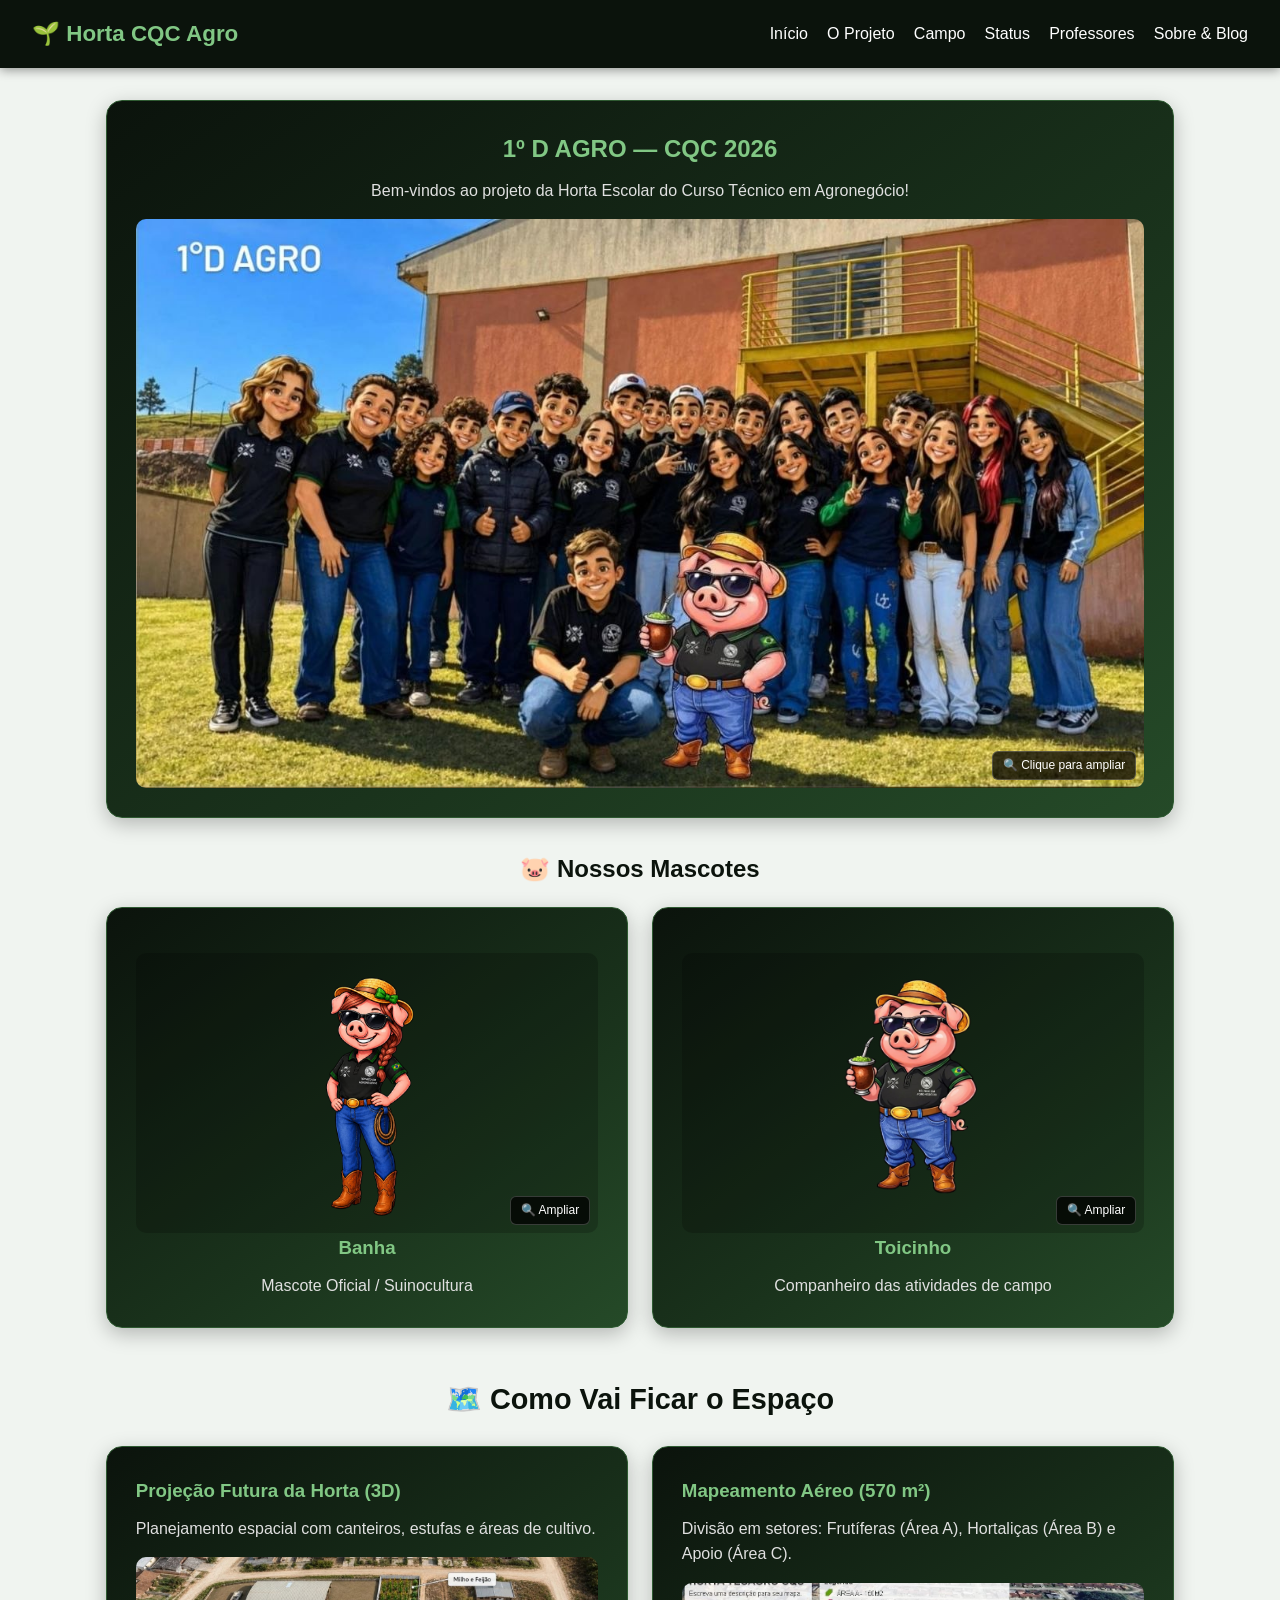
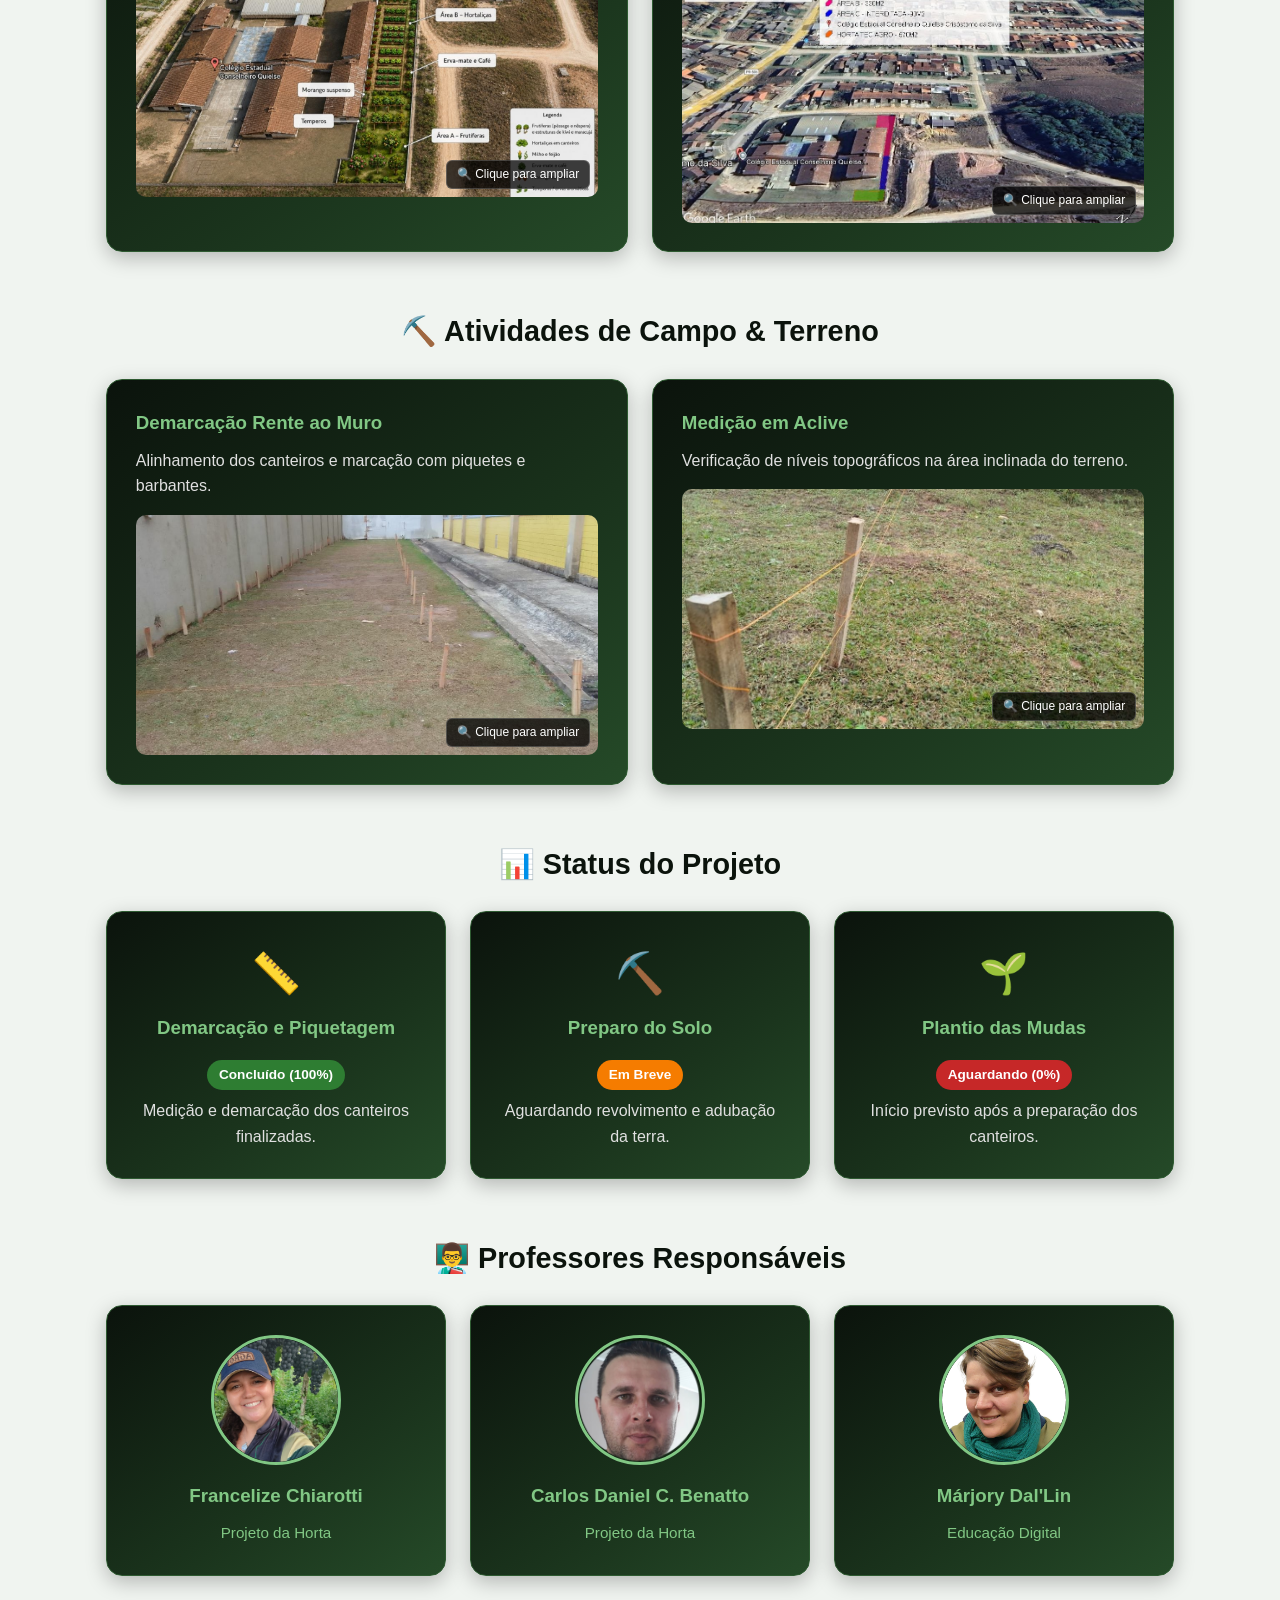
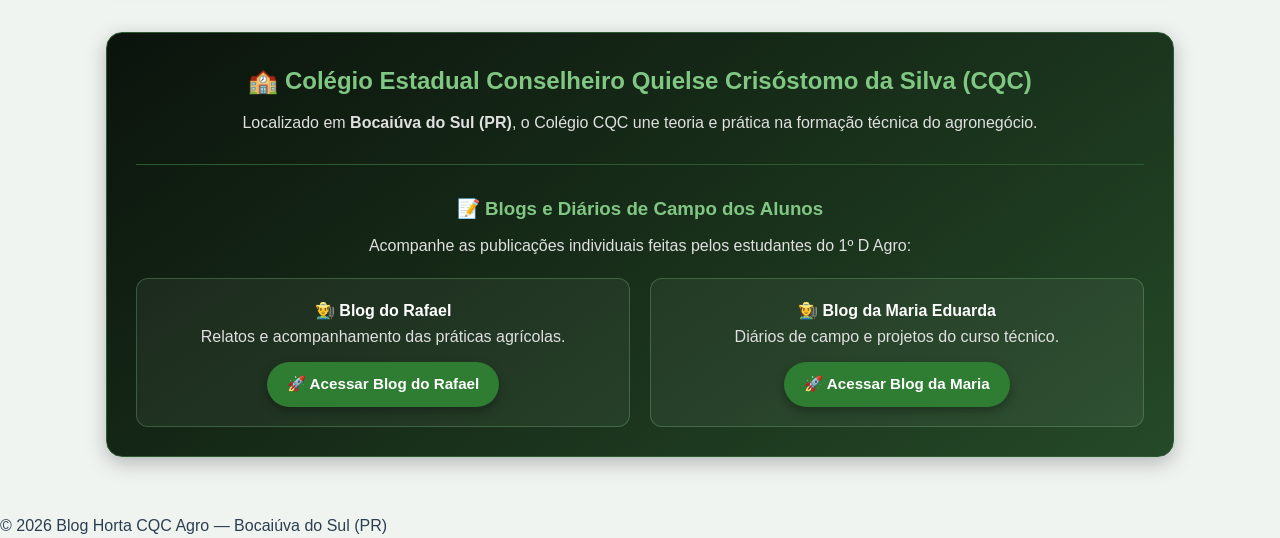
==== commit c58c8daf: "Revise blog section and add student blogs Updated the structure and content of the blog section, inc" ====
--- a/index.html
+++ b/index.html
@@ -36,11 +36,11 @@
                 </div>
             </div>
 
-            <div class="mascotes-container">
+          <div class="mascotes-container">
                 <h2>🐷 Nossos Mascotes</h2>
                 <div class="mascotes-grid">
                     <div class="card-degrade mascote-card">
-                        <div class="img-container zoomable img-square">
+                        <div class="img-container zoomable img-mascote">
                             <img src="img/banha.png" alt="Mascote Banha">
                             <span class="zoom-hint">🔍 Ampliar</span>
                         </div>
@@ -48,7 +48,7 @@
                         <p>Mascote Oficial / Suinocultura</p>
                     </div>
                     <div class="card-degrade mascote-card">
-                        <div class="img-container zoomable img-square">
+                        <div class="img-container zoomable img-mascote">
                             <img src="img/toicinho.png" alt="Mascote Toicinho">
                             <span class="zoom-hint">🔍 Ampliar</span>
                         </div>
@@ -158,7 +158,7 @@
             </div>
         </section>
 
-        <!-- 6. SOBRE O COLÉGIO + LINK DO BLOG DOS ALUNOS -->
+      <!-- 6. SOBRE O COLÉGIO + BLOGS DOS ALUNOS -->
         <section id="colegio" class="container">
             <div class="card-degrade colegio-card">
                 <h2>🏫 Colégio Estadual Conselheiro Quielse Crisóstomo da Silva (CQC)</h2>
@@ -167,11 +167,30 @@
                 <hr class="divisor">
 
                 <div class="blog-link-box">
-                    <h3>📝 Acompanhe os Diários de Campo!</h3>
-                    <p>Confira os artigos, diários de bordo e relatos escritos pelos estudantes do 1º D Agro:</p>
-                    <a href="https://profjory.github.io/horta/" target="_blank" class="btn-blog">
-                        🚀 Acessar o Blog dos Alunos
-                    </a>
+                    <h3>📝 Blogs e Diários de Campo dos Alunos</h3>
+                    <p>Acompanhe as publicações individuais feitas pelos estudantes do 1º D Agro:</p>
+                    
+                    <div class="blog-grid-alunos">
+                        <!-- BLOG DO RAFAEL -->
+                        <div class="card-aluno">
+                            <h4>👨‍🌾 Blog do Rafael</h4>
+                            <p>Relatos e acompanhamento das práticas agrícolas.</p>
+                            <!-- Substitua o # pelo link real do Rafael -->
+                            <a href="#" target="_blank" class="btn-blog">
+                                🚀 Acessar Blog do Rafael
+                            </a>
+                        </div>
+
+                        <!-- BLOG DA MARIA EDUARDA -->
+                        <div class="card-aluno">
+                            <h4>👩‍🌾 Blog da Maria Eduarda</h4>
+                            <p>Diários de campo e projetos do curso técnico.</p>
+                            <!-- Substitua o # pelo link real da Maria Eduarda -->
+                            <a href="#" target="_blank" class="btn-blog">
+                                🚀 Acessar Blog da Maria
+                            </a>
+                        </div>
+                    </div>
                 </div>
             </div>
         </section>
--- a/style.css
+++ b/style.css
@@ -1,4 +1,10 @@
-/* RESET E REGRA GLOBAL */
+/* RESET E CORES PRINCIPAIS */
+:root {
+    --fundo-pagina: #f0f4f0;       /* Fundo claro da página */
+    --texto-escuro: #2c3e50;
+    --verde-destaque: #81c784;
+}
+
 * {
     margin: 0;
     padding: 0;
@@ -6,306 +12,316 @@
     font-family: 'Segoe UI', Tahoma, Geneva, Verdana, sans-serif;
 }
 
-/* DEGRADÊ ESCURO NO FUNDO DA PÁGINA */
-html, body {
-    background: linear-gradient(135deg, #0f172a 0%, #064e3b 50%, #022c22 100%) fixed !important;
-    color: #ffffff !important;
-    min-height: 100vh;
+body {
+    background-color: var(--fundo-pagina);
+    color: var(--texto-escuro);
     line-height: 1.6;
 }
 
-/* NAVEGAÇÃO COM VIDRO FOSCO / DEGRADÊ */
+/* CABEÇALHO */
 header {
-    background: rgba(15, 23, 42, 0.9);
-    backdrop-filter: blur(10px);
-    padding: 1.2rem 5%;
+    background: #0b130c;
+    color: #fff;
+    padding: 1rem 2rem;
     display: flex;
     justify-content: space-between;
     align-items: center;
-    border-bottom: 2px solid #10b981;
     position: sticky;
     top: 0;
     z-index: 100;
-}
-
-.logo {
-    font-size: 1.3rem;
+    box-shadow: 0 2px 10px rgba(0,0,0,0.4);
+}
+
+header .logo {
+    font-size: 1.4rem;
     font-weight: bold;
-    color: #34d399;
-}
-
-nav ul {
+    color: var(--verde-destaque);
+}
+
+header nav ul {
     display: flex;
     list-style: none;
-    gap: 15px;
-}
-
-nav a {
-    color: #ffffff;
+    gap: 1.2rem;
+}
+
+header nav a {
+    color: #fff;
     text-decoration: none;
-    font-size: 0.95rem;
     font-weight: 500;
     transition: color 0.3s;
 }
 
-nav a:hover {
-    color: #34d399;
-}
-
-/* CARDS COM DEGRADÊ SUAVE E BORDA BRILHANTE */
+header nav a:hover {
+    color: var(--verde-destaque);
+}
+
+/* ESTRUTURA */
 main {
-    max-width: 1000px;
+    max-width: 1100px;
     margin: 2rem auto;
-    padding: 0 20px;
-}
-
-.card-preto {
-    background: linear-gradient(145deg, rgba(30, 41, 59, 0.9), rgba(15, 23, 42, 0.95)) !important;
-    border: 1px solid rgba(16, 185, 129, 0.3);
-    box-shadow: 0 8px 32px 0 rgba(0, 0, 0, 0.37);
+    padding: 0 1rem;
+}
+
+.container {
+    margin-bottom: 3.5rem;
+}
+
+.titulo-secao {
+    text-align: center;
+    margin-bottom: 1.5rem;
+    color: #0b130c;
+    font-size: 1.8rem;
+}
+
+/* QUADROS COM DEGRADÊ MARCANTE DE PRETO E VERDE */
+.card-degrade {
+    /* Degradê do Preto Esverdeado (#0b130c) para o Verde Escuro (#1e3d20) */
+    background: linear-gradient(145deg, #0b130c 0%, #1a331c 60%, #254a28 100%);
+    color: #ffffff;
+    padding: 1.8rem;
     border-radius: 16px;
-    padding: 2rem;
-    margin-bottom: 2.5rem;
-    color: #ffffff;
-}
-
-.card-preto h2 {
-    color: #34d399;
-    font-size: 1.8rem;
-    margin-top: 0.3rem;
-    margin-bottom: 0.5rem;
-}
-
-.subtitulo-verde {
-    color: #34d399;
-    font-size: 0.85rem;
-    font-weight: bold;
-    letter-spacing: 1px;
-    text-transform: uppercase;
-}
-
-.descricao-secao {
-    color: #cbd5e1;
-    margin-bottom: 1.5rem;
-}
-
-/* COLÉGIO CQC DEGRADÊ DE DESTAQUE */
-.colegio-detalhes {
+    box-shadow: 0 6px 20px rgba(0, 0, 0, 0.25);
+    border: 1px solid #2e5a31;
+}
+
+.card-degrade h1, .card-degrade h2, .card-degrade h3 {
+    color: var(--verde-destaque);
+    margin-bottom: 0.6rem;
+}
+
+.card-degrade p {
+    color: #e0e0e0;
+}
+
+.grid-2col {
     display: grid;
-    grid-template-columns: repeat(auto-fit, minmax(220px, 1fr));
-    gap: 15px;
-    margin-top: 1.5rem;
-    background: linear-gradient(135deg, #064e3b, #0f172a);
-    padding: 1.2rem;
-    border-radius: 10px;
-    border-left: 4px solid #34d399;
-}
-
-/* CARDS DE STATUS DA HORTA */
-.cards-status-container {
-    display: grid;
-    grid-template-columns: repeat(auto-fit, minmax(240px, 1fr));
-    gap: 20px;
-}
-
-.card-status {
-    background: rgba(15, 23, 42, 0.8);
-    border: 1px solid rgba(255, 255, 255, 0.1);
-    border-radius: 12px;
-    padding: 1.5rem;
-}
-
-.card-status .icone {
-    font-size: 2rem;
-    margin-bottom: 0.5rem;
-}
-
-.card-status h3 {
-    color: #ffffff;
-    margin-bottom: 0.5rem;
-}
-
-.card-status p {
-    color: #94a3b8;
-    font-size: 0.9rem;
-    margin-bottom: 0.5rem;
-}
-
-.barra-progresso {
-    background-color: #334155;
-    height: 8px;
-    border-radius: 4px;
-    margin-top: 1rem;
-    overflow: hidden;
-}
-
-.progresso {
-    background: linear-gradient(90deg, #059669, #34d399);
-    height: 100%;
-}
-
-.porcentagem {
-    font-size: 0.8rem;
-    color: #34d399;
-    display: block;
-    margin-top: 0.3rem;
-}
-
-/* CONTEÚDO DO BLOG */
-.post-header {
-    text-align: center;
-    margin-bottom: 2rem;
-}
-
-.post-header h1 {
-    font-size: 2rem;
-    color: #34d399;
-    margin-bottom: 0.5rem;
-}
-
-.subtitulo {
-    color: #cbd5e1;
-    font-size: 1rem;
-}
-
-.post-content h2 {
-    border-bottom: 1px solid rgba(255, 255, 255, 0.1);
-    padding-bottom: 0.5rem;
-    margin-top: 2rem;
-}
-
-.post-content p, .post-content li {
-    color: #e2e8f0;
-    font-size: 1.05rem;
-}
-
-.post-content ul {
-    margin-bottom: 1.5rem;
-    padding-left: 1.5rem;
-}
-
-.post-content li {
-    margin-bottom: 0.5rem;
-}
-
-/* FOTOS E GALERIA */
-figure {
-    margin: 2rem 0;
-    text-align: center;
-}
-
-figure img {
-    width: 100%;
-    border-radius: 10px;
-    border: 1px solid rgba(255, 255, 255, 0.15);
-}
-
-figcaption {
-    font-size: 0.9rem;
-    color: #cbd5e1;
-    margin-top: 0.5rem;
-    font-style: italic;
-}
-
-.galeria-dupla {
-    display: grid;
-    grid-template-columns: 1fr 1fr;
-    gap: 15px;
-    margin: 2rem 0;
-}
-
-.galeria-dupla figure {
-    margin: 0;
-}
-
-blockquote {
-    background: rgba(6, 78, 59, 0.4);
-    border-left: 4px solid #34d399;
-    padding: 1rem;
-    margin: 1.5rem 0;
-    font-style: italic;
-    color: #cbd5e1;
-    border-radius: 0 8px 8px 0;
-}
-
-/* CARDS DE PROFESSORES E MASCOTES COM DEGRADÊ */
-.grid-cards {
+    grid-template-columns: repeat(auto-fit, minmax(320px, 1fr));
+    gap: 1.5rem;
+}
+
+.grid-3col {
     display: grid;
     grid-template-columns: repeat(auto-fit, minmax(250px, 1fr));
-    gap: 20px;
+    gap: 1.5rem;
+}
+
+/* HERO SECTION (TURMA E MASCOTES) */
+.hero-section {
+    margin-bottom: 3rem;
+}
+
+.hero-card {
+    text-align: center;
+    margin-bottom: 2rem;
+}
+
+.mascotes-container h2 {
+    text-align: center;
+    margin-bottom: 1.2rem;
+    color: #0b130c;
+}
+
+.mascotes-grid {
+    display: grid;
+    grid-template-columns: repeat(auto-fit, minmax(280px, 1fr));
+    gap: 1.5rem;
+}
+
+.mascote-card {
+    text-align: center;
+}
+
+/* CONFIGURAÇÃO E AJUSTE DAS IMAGENS */
+.img-container {
+    position: relative;
+    overflow: hidden;
+    border-radius: 10px;
     margin-top: 1rem;
-}
-
-.card-pessoa {
-    background: rgba(15, 23, 42, 0.8);
-    border: 1px solid rgba(52, 211, 153, 0.2);
-    border-radius: 14px;
-    padding: 1.5rem;
-    text-align: center;
-    display: flex;
-    flex-direction: column;
-    align-items: center;
+    cursor: pointer;
+    background: rgba(0, 0, 0, 0.2); /* Fundo suave interno */
+}
+
+.img-container img {
+    width: 100%;
+    height: 100%;
+    display: block;
     transition: transform 0.3s ease;
 }
 
-.card-pessoa:hover {
-    transform: translateY(-5px);
-}
-
-.foto-container {
+.img-container:hover img {
+    transform: scale(1.03);
+}
+
+/* CORREÇÃO DOS MASCOTES: NÃO CORTAR A CABEÇA OU CORPO */
+.img-mascote {
+    height: 280px; /* Mais espaço vertical */
+}
+
+.img-mascote img {
+    object-fit: contain !important; /* Mostra a imagem inteira sem cortar */
+    padding: 10px;
+}
+
+.zoom-hint {
+    position: absolute;
+    bottom: 8px;
+    right: 8px;
+    background: rgba(0, 0, 0, 0.75);
+    color: #fff;
+    padding: 4px 10px;
+    font-size: 0.75rem;
+    border-radius: 6px;
+    pointer-events: none;
+    border: 1px solid rgba(255,255,255,0.2);
+}
+
+/* ALTURA PADRONIZADA DAS IMAGENS DE CAMPO */
+.img-fixed-height {
+    height: 240px;
+}
+
+.img-fixed-height img {
+    object-fit: cover;
+}
+
+.img-circle {
     width: 130px;
     height: 130px;
     border-radius: 50%;
-    border: 3px solid #34d399;
-    overflow: hidden;
-    margin-bottom: 1rem;
-    box-shadow: 0 4px 15px rgba(52, 211, 153, 0.3);
-}
-
-.foto-container img {
+    margin: 0 auto 1rem auto;
+    border: 3px solid var(--verde-destaque);
+}
+
+.img-circle img {
+    object-fit: cover;
+    border-radius: 50%;
+}
+
+/* STATUS BADGES */
+.status-card {
+    text-align: center;
+}
+.status-icon {
+    font-size: 2.5rem;
+    margin-bottom: 0.5rem;
+}
+.badge {
+    display: inline-block;
+    padding: 4px 12px;
+    border-radius: 20px;
+    font-size: 0.85rem;
+    font-weight: bold;
+    margin: 0.5rem 0;
+}
+.badge-success { background: #2e7d32; color: #fff; }
+.badge-warning { background: #f57c00; color: #fff; }
+.badge-danger { background: #c62828; color: #fff; }
+
+/* PROFESSORES */
+.prof-card {
+    text-align: center;
+}
+.prof-card span {
+    color: var(--verde-destaque);
+    font-size: 0.95rem;
+}
+
+/* SEÇÃO BLOG DOS ALUNOS */
+.colegio-card {
+    text-align: center;
+}
+.divisor {
+    border: 0;
+    height: 1px;
+    background: #2e5a31;
+    margin: 1.8rem 0;
+}
+
+.blog-grid-alunos {
+    display: grid;
+    grid-template-columns: repeat(auto-fit, minmax(240px, 1fr));
+    gap: 1.2rem;
+    margin-top: 1.2rem;
+}
+
+.card-aluno {
+    background: rgba(255, 255, 255, 0.05);
+    padding: 1.2rem;
+    border-radius: 12px;
+    border: 1px solid rgba(129, 199, 132, 0.3);
+}
+
+.btn-blog {
+    display: inline-block;
+    background: #2e7d32;
+    color: #fff;
+    padding: 10px 20px;
+    border-radius: 25px;
+    text-decoration: none;
+    font-weight: bold;
+    font-size: 0.95rem;
+    margin-top: 0.8rem;
+    transition: all 0.3s ease;
+    box-shadow: 0 4px 10px rgba(0,0,0,0.3);
+}
+
+.btn-blog:hover {
+    background: #388e3c;
+    transform: translateY(-2px);
+}
+
+/* MODAL DE ZOOM DE IMAGEM */
+.modal {
+    display: none;
+    position: fixed;
+    z-index: 1000;
+    padding-top: 40px;
+    left: 0;
+    top: 0;
     width: 100%;
     height: 100%;
-    object-fit: cover;
-}
-
-.card-pessoa h3 {
-    color: #ffffff;
-    font-size: 1.2rem;
-    margin-bottom: 0.5rem;
-}
-
-.tag-funcao {
-    background: linear-gradient(90deg, #059669, #10b981);
-    color: #ffffff;
-    font-size: 0.8rem;
-    padding: 4px 14px;
-    border-radius: 20px;
+    background-color: rgba(0,0,0,0.92);
+}
+
+.modal-conteudo {
+    margin: auto;
+    display: block;
+    max-width: 90%;
+    max-height: 80vh;
+    border-radius: 8px;
+}
+
+#legenda-modal {
+    margin: auto;
+    display: block;
+    width: 80%;
+    text-align: center;
+    color: #ccc;
+    padding: 12px 0;
+}
+
+.fechar {
+    position: absolute;
+    top: 15px;
+    right: 35px;
+    color: #f1f1f1;
+    font-size: 40px;
     font-weight: bold;
-    margin-bottom: 0.8rem;
-}
-
-.card-pessoa p {
-    color: #cbd5e1;
-    font-size: 0.9rem;
-}
-
-/* RODAPÉ */
-footer {
-    text-align: center;
-    padding: 2rem;
-    background: rgba(15, 23, 42, 0.95);
-    color: #94a3b8;
-    border-top: 2px solid #10b981;
-    margin-top: 3rem;
-}
-
-/* RESPONSIVIDADE */
-@media (max-width: 700px) {
-    .galeria-dupla {
-        grid-template-columns: 1fr;
-    }
+    cursor: pointer;
+}
+
+/* RESPONSIVO */
+@media (max-width: 600px) {
     header {
         flex-direction: column;
-        gap: 10px;
+        gap: 0.5rem;
     }
-}
+    header nav ul {
+        flex-wrap: wrap;
+        justify-content: center;
+        gap: 0.8rem;
+    }
+    .img-mascote {
+        height: 220px;
+    }
+}
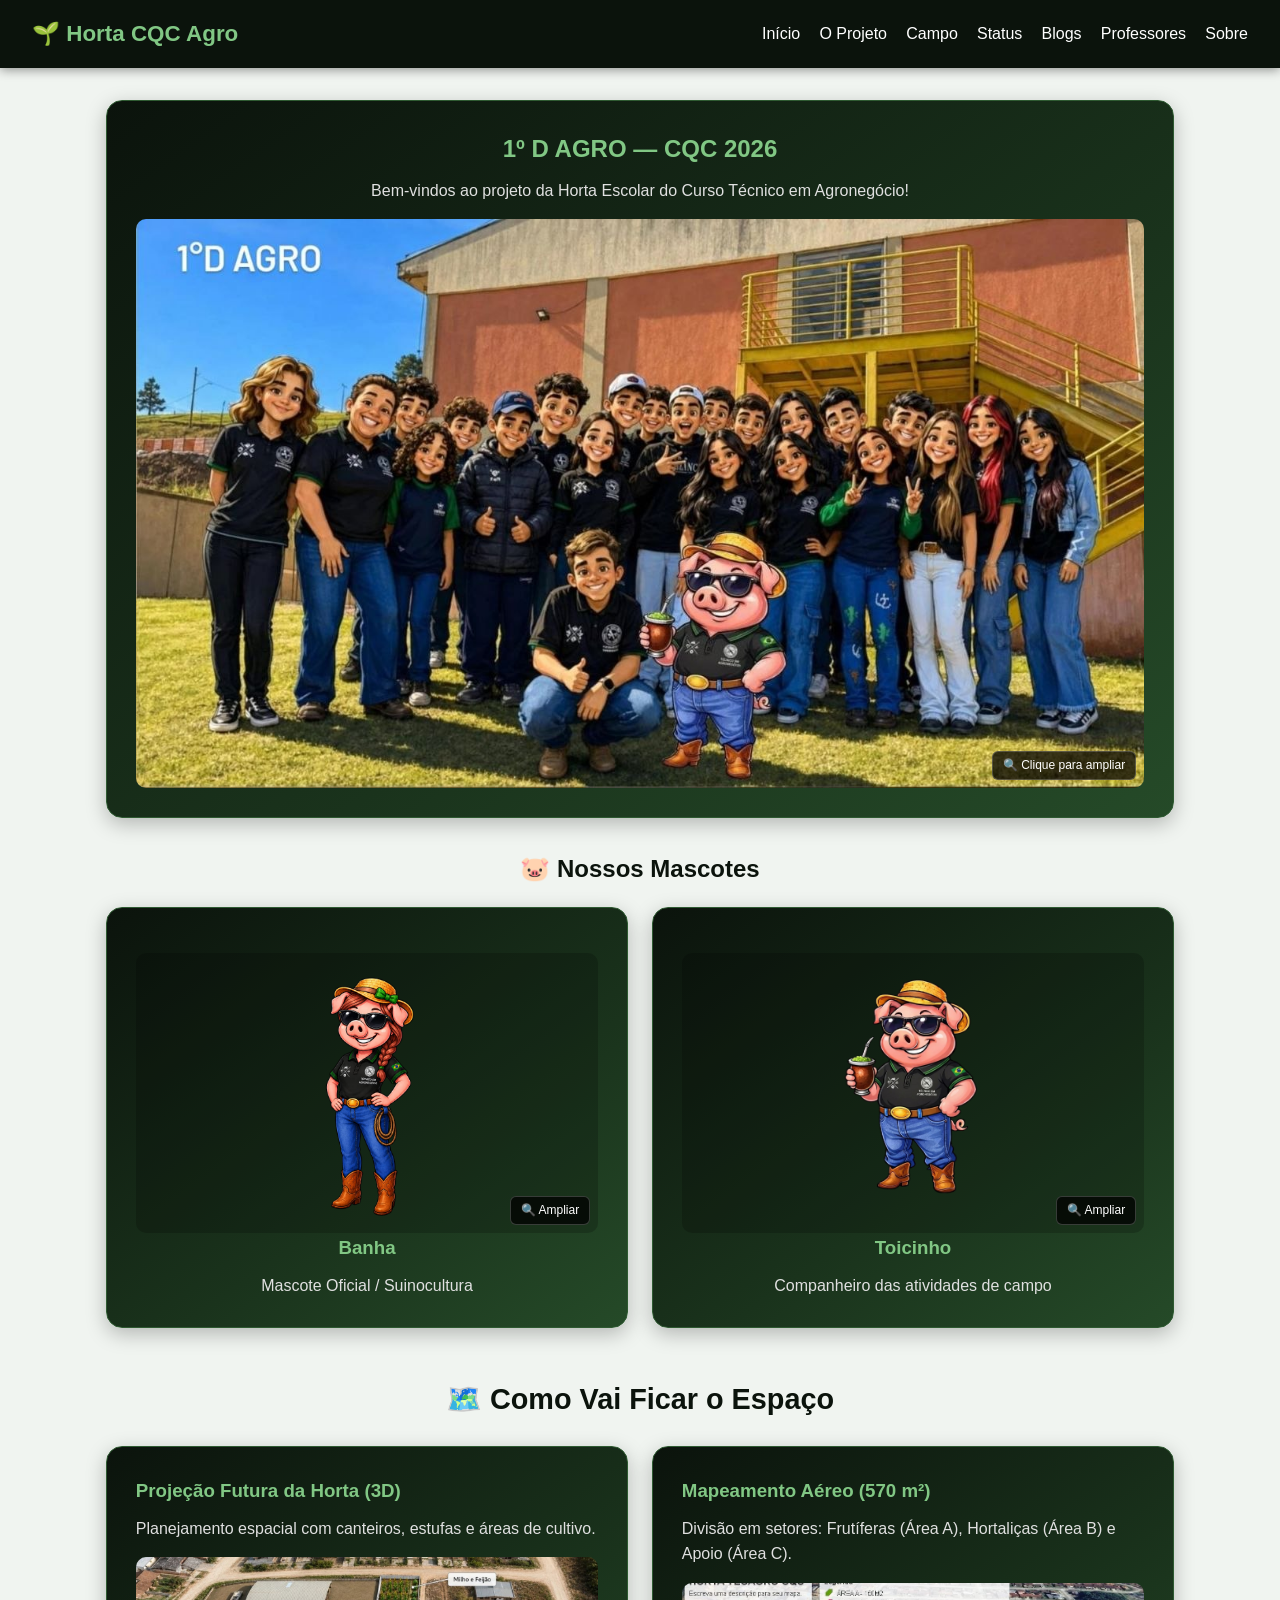
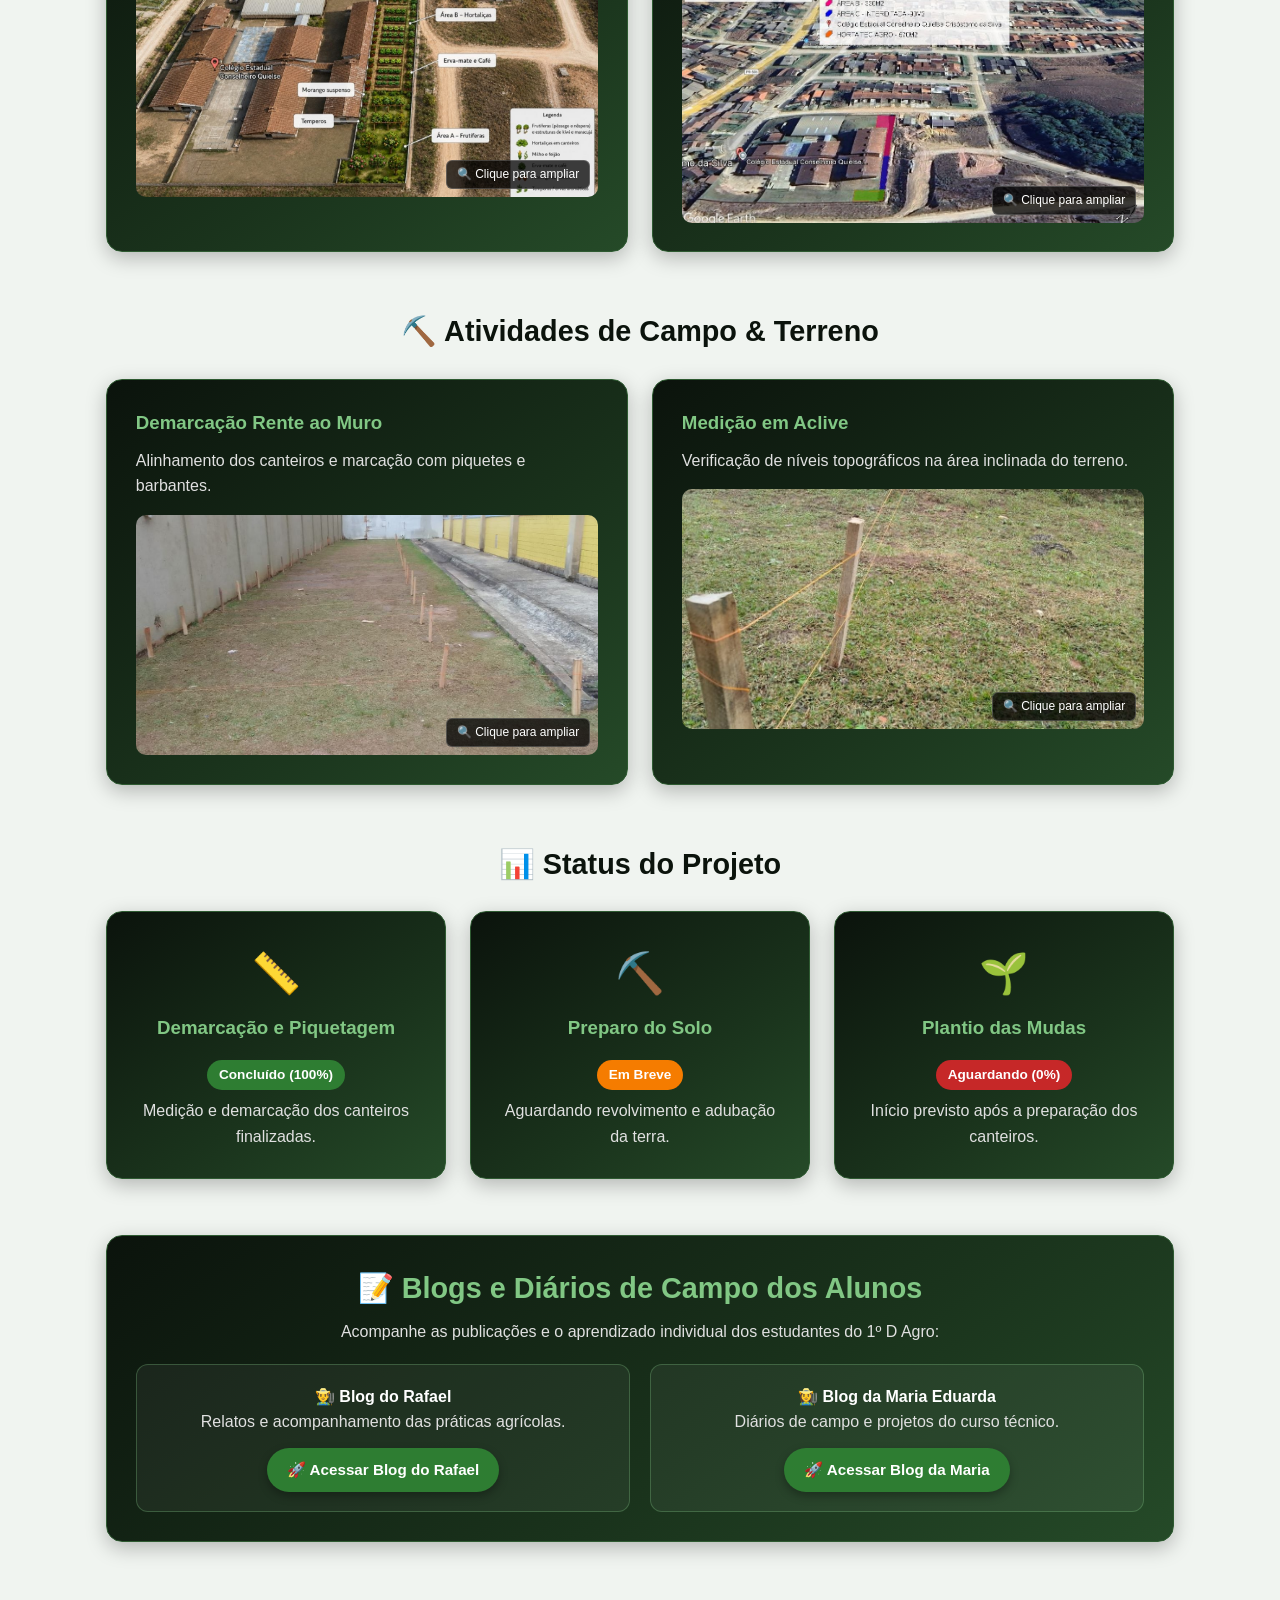
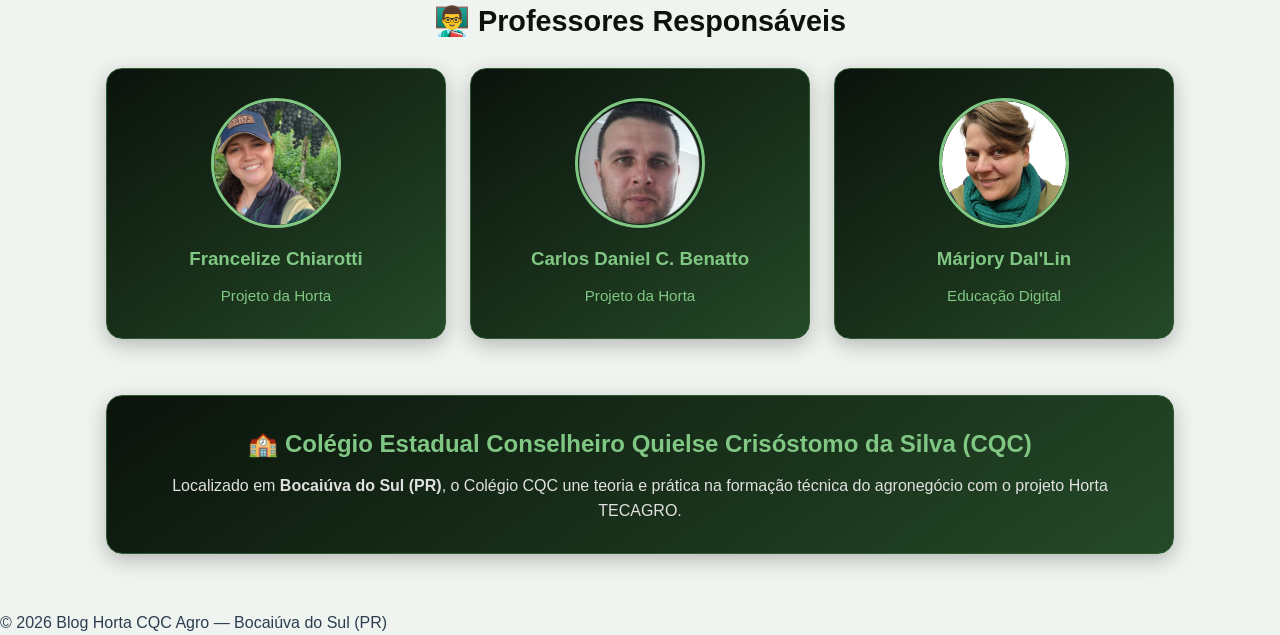
==== commit 7f67fb01: "Update index.html" ====
--- a/index.html
+++ b/index.html
@@ -4,7 +4,7 @@
     <meta charset="UTF-8">
     <meta name="viewport" content="width=device-width, initial-scale=1.0">
     <title>Horta CQC Agro 2026</title>
-    <!-- Nome do CSS ajustado para style.css -->
+    <!-- Vinculado ao seu style.css -->
     <link rel="stylesheet" href="style.css">
 </head>
 <body>
@@ -18,14 +18,15 @@
                 <li><a href="#projeto-futuro">O Projeto</a></li>
                 <li><a href="#campo">Campo</a></li>
                 <li><a href="#status">Status</a></li>
+                <li><a href="#blogs-alunos">Blogs</a></li>
                 <li><a href="#professores">Professores</a></li>
-                <li><a href="#colegio">Sobre & Blog</a></li>
+                <li><a href="#colegio">Sobre</a></li>
             </ul>
         </nav>
     </header>
 
     <main>
-        <!-- 1. FOTO DA TURMA E MASCOTES -->
+        <!-- 1. FOTO DA TURMA E MASCOTES (PRIMEIRA COISA A SER VISTA) -->
         <section id="inicio" class="hero-section">
             <div class="card-degrade hero-card">
                 <h1>1º D AGRO — CQC 2026</h1>
@@ -36,7 +37,7 @@
                 </div>
             </div>
 
-          <div class="mascotes-container">
+            <div class="mascotes-container">
                 <h2>🐷 Nossos Mascotes</h2>
                 <div class="mascotes-grid">
                     <div class="card-degrade mascote-card">
@@ -130,7 +131,35 @@
             </div>
         </section>
 
-        <!-- 5. PROFESSORES RESPONSÁVEIS -->
+        <!-- 5. BLOGS DOS ALUNOS (ENTRE STATUS E PROFESSORES) -->
+        <section id="blogs-alunos" class="container">
+            <div class="card-degrade colegio-card">
+                <h2 class="titulo-secao" style="color: #81c784; margin-bottom: 0.5rem;">📝 Blogs e Diários de Campo dos Alunos</h2>
+                <p style="color: #e0e0e0; margin-bottom: 1rem;">Acompanhe as publicações e o aprendizado individual dos estudantes do 1º D Agro:</p>
+                
+                <div class="blog-grid-alunos">
+                    <!-- BLOG DO RAFAEL -->
+                    <div class="card-aluno">
+                        <h4>👨‍🌾 Blog do Rafael</h4>
+                        <p>Relatos e acompanhamento das práticas agrícolas.</p>
+                        <a href="https://santosgodoymaria-source.github.io/blog-horta-Rafael/" target="_blank" rel="noopener noreferrer" class="btn-blog">
+                            🚀 Acessar Blog do Rafael
+                        </a>
+                    </div>
+
+                    <!-- BLOG DA MARIA EDUARDA -->
+                    <div class="card-aluno">
+                        <h4>👩‍🌾 Blog da Maria Eduarda</h4>
+                        <p>Diários de campo e projetos do curso técnico.</p>
+                        <a href="https://santosgodoymaria-source.github.io/blog-horta-Maria/" target="_blank" rel="noopener noreferrer" class="btn-blog">
+                            🚀 Acessar Blog da Maria
+                        </a>
+                    </div>
+                </div>
+            </div>
+        </section>
+
+        <!-- 6. PROFESSORES RESPONSÁVEIS -->
         <section id="professores" class="container">
             <h2 class="titulo-secao">👨‍🏫 Professores Responsáveis</h2>
             <div class="grid-3col">
@@ -158,40 +187,11 @@
             </div>
         </section>
 
-      <!-- 6. SOBRE O COLÉGIO + BLOGS DOS ALUNOS -->
+        <!-- 7. SOBRE O COLÉGIO CQC (ÚLTIMA SEÇÃO) -->
         <section id="colegio" class="container">
             <div class="card-degrade colegio-card">
                 <h2>🏫 Colégio Estadual Conselheiro Quielse Crisóstomo da Silva (CQC)</h2>
-                <p>Localizado em <strong>Bocaiúva do Sul (PR)</strong>, o Colégio CQC une teoria e prática na formação técnica do agronegócio.</p>
-                
-                <hr class="divisor">
-
-                <div class="blog-link-box">
-                    <h3>📝 Blogs e Diários de Campo dos Alunos</h3>
-                    <p>Acompanhe as publicações individuais feitas pelos estudantes do 1º D Agro:</p>
-                    
-                    <div class="blog-grid-alunos">
-                        <!-- BLOG DO RAFAEL -->
-                        <div class="card-aluno">
-                            <h4>👨‍🌾 Blog do Rafael</h4>
-                            <p>Relatos e acompanhamento das práticas agrícolas.</p>
-                            <!-- Substitua o # pelo link real do Rafael -->
-                            <a href="#" target="_blank" class="btn-blog">
-                                🚀 Acessar Blog do Rafael
-                            </a>
-                        </div>
-
-                        <!-- BLOG DA MARIA EDUARDA -->
-                        <div class="card-aluno">
-                            <h4>👩‍🌾 Blog da Maria Eduarda</h4>
-                            <p>Diários de campo e projetos do curso técnico.</p>
-                            <!-- Substitua o # pelo link real da Maria Eduarda -->
-                            <a href="#" target="_blank" class="btn-blog">
-                                🚀 Acessar Blog da Maria
-                            </a>
-                        </div>
-                    </div>
-                </div>
+                <p>Localizado em <strong>Bocaiúva do Sul (PR)</strong>, o Colégio CQC une teoria e prática na formação técnica do agronegócio com o projeto Horta TECAGRO.</p>
             </div>
         </section>
     </main>
@@ -200,7 +200,7 @@
         <p>© 2026 Blog Horta CQC Agro — Bocaiúva do Sul (PR)</p>
     </footer>
 
-    <!-- MODAL PARA EXPANDIR AS FOTOS -->
+    <!-- MODAL PARA EXPANDIR AS FOTOS AO CLICAR -->
     <div id="modal-imagem" class="modal">
         <span class="fechar">&times;</span>
         <img class="modal-conteudo" id="img-ampliada">
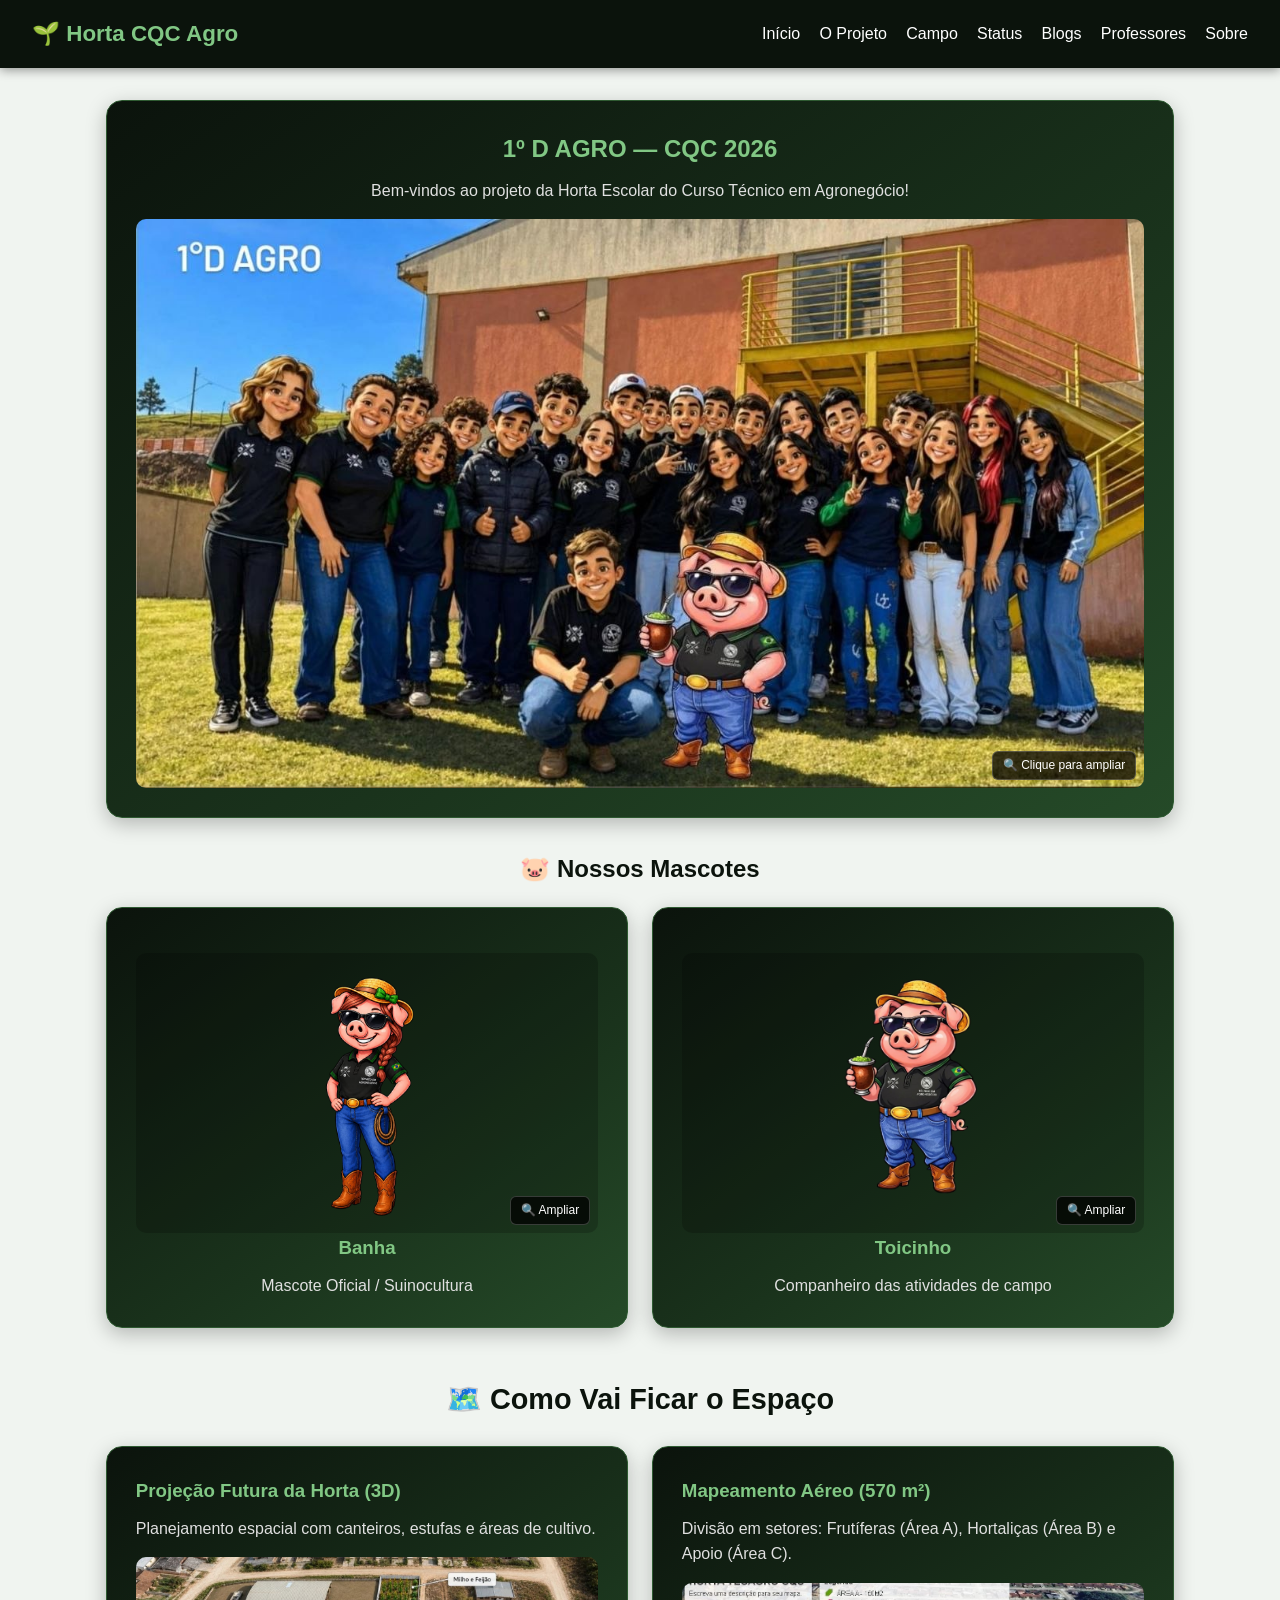
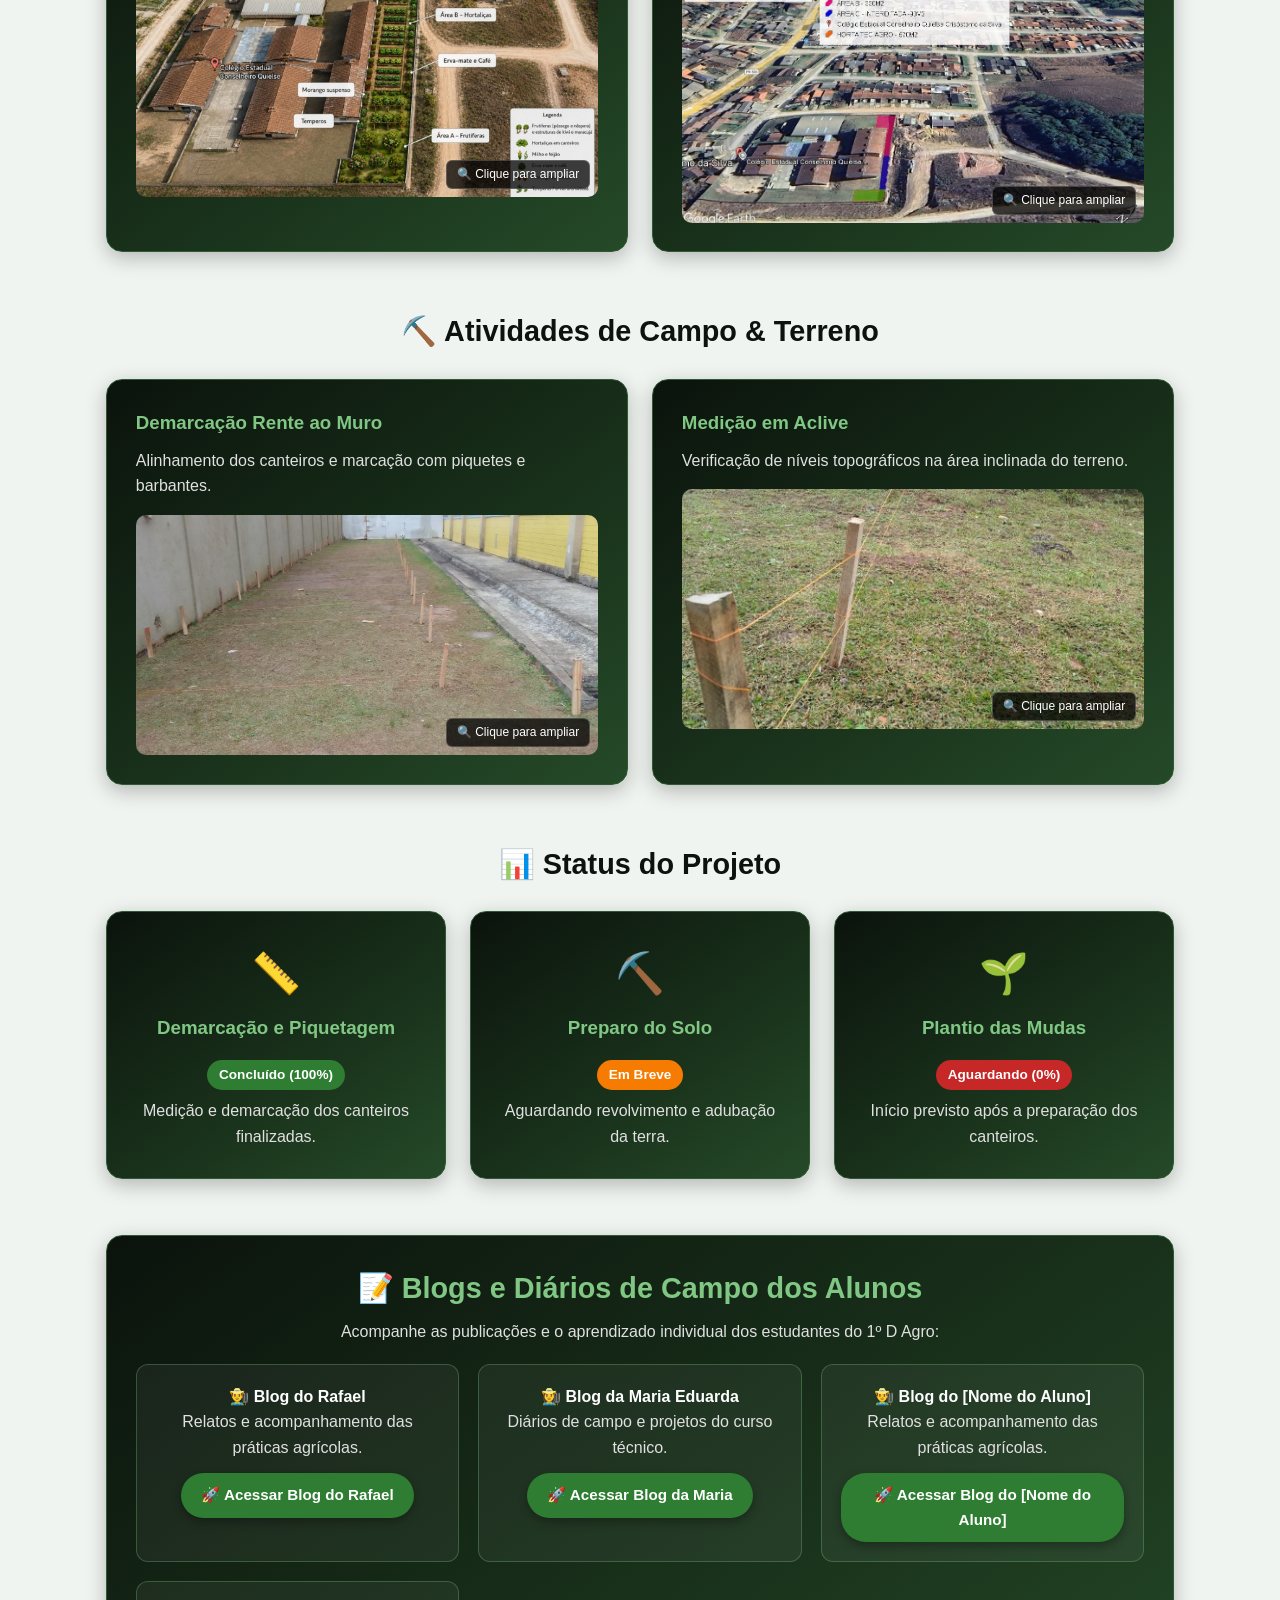
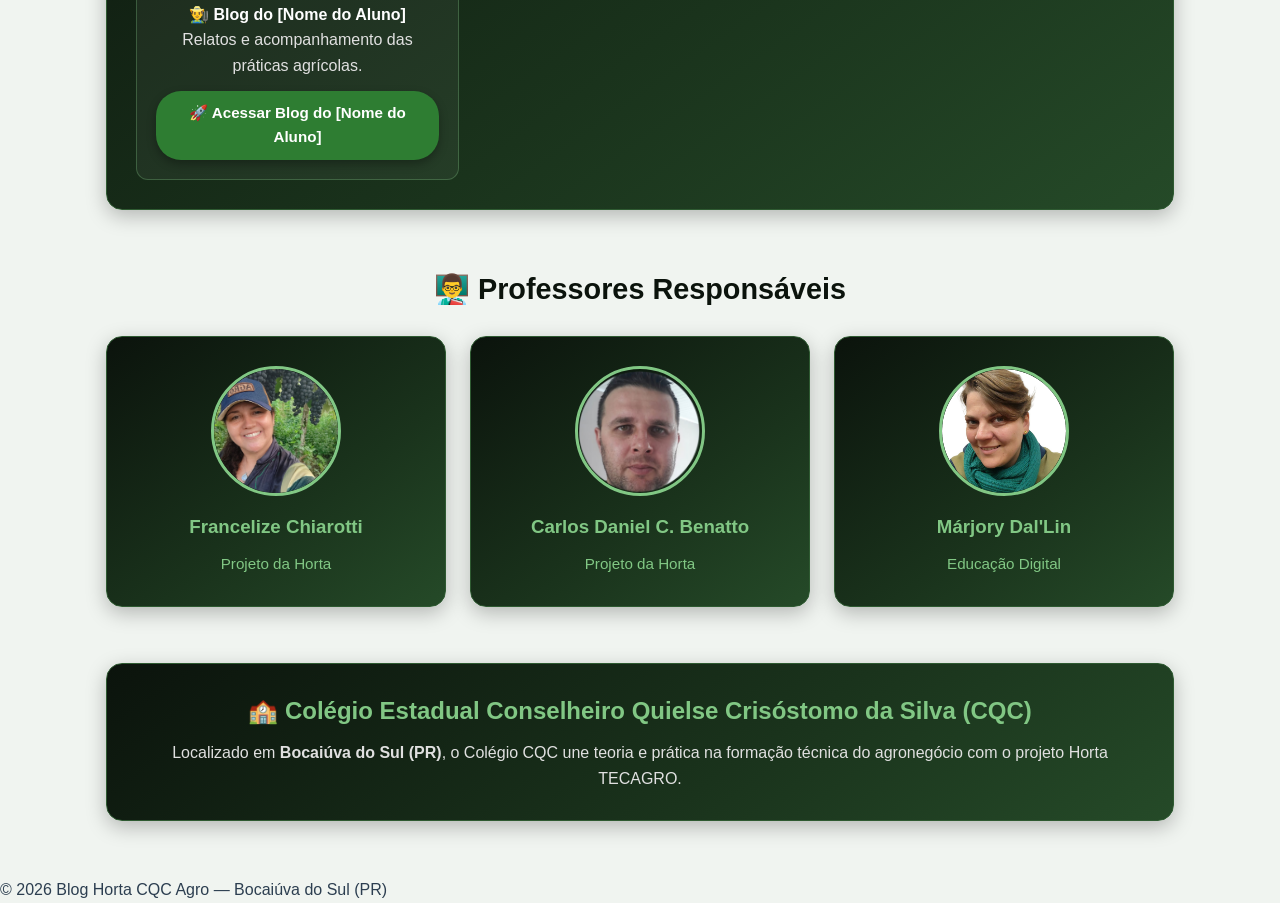
==== commit b8f32dcc: "Add placeholders for new student blogs Added placeholders for new student blogs in the HTML." ====
--- a/index.html
+++ b/index.html
@@ -138,6 +138,7 @@
                 <p style="color: #e0e0e0; margin-bottom: 1rem;">Acompanhe as publicações e o aprendizado individual dos estudantes do 1º D Agro:</p>
                 
                 <div class="blog-grid-alunos">
+                    
                     <!-- BLOG DO RAFAEL -->
                     <div class="card-aluno">
                         <h4>👨‍🌾 Blog do Rafael</h4>
@@ -155,6 +156,24 @@
                             🚀 Acessar Blog da Maria
                         </a>
                     </div>
+
+                    <!-- BLOG DO(A) NOVO(A) ALUNO(A) -->
+<div class="card-aluno">
+    <h4>👨‍🌾 Blog do [Nome do Aluno]</h4>
+    <p>Relatos e acompanhamento das práticas agrícolas.</p>
+    <a href="COLE_O_LINK_DO_GITHUB_AQUI" target="_blank" rel="noopener noreferrer" class="btn-blog">
+        🚀 Acessar Blog do [Nome do Aluno]
+    </a>
+</div>
+
+                    <!-- BLOG DO(A) NOVO(A) ALUNO(A) -->
+<div class="card-aluno">
+    <h4>👨‍🌾 Blog do [Nome do Aluno]</h4>
+    <p>Relatos e acompanhamento das práticas agrícolas.</p>
+    <a href="COLE_O_LINK_DO_GITHUB_AQUI" target="_blank" rel="noopener noreferrer" class="btn-blog">
+        🚀 Acessar Blog do [Nome do Aluno]
+    </a>
+</div>                    
                 </div>
             </div>
         </section>
--- a/style.css
+++ b/style.css
@@ -75,7 +75,6 @@
 
 /* QUADROS COM DEGRADÊ MARCANTE DE PRETO E VERDE */
 .card-degrade {
-    /* Degradê do Preto Esverdeado (#0b130c) para o Verde Escuro (#1e3d20) */
     background: linear-gradient(145deg, #0b130c 0%, #1a331c 60%, #254a28 100%);
     color: #ffffff;
     padding: 1.8rem;
@@ -138,7 +137,7 @@
     border-radius: 10px;
     margin-top: 1rem;
     cursor: pointer;
-    background: rgba(0, 0, 0, 0.2); /* Fundo suave interno */
+    background: rgba(0, 0, 0, 0.2);
 }
 
 .img-container img {
@@ -154,11 +153,11 @@
 
 /* CORREÇÃO DOS MASCOTES: NÃO CORTAR A CABEÇA OU CORPO */
 .img-mascote {
-    height: 280px; /* Mais espaço vertical */
+    height: 280px;
 }
 
 .img-mascote img {
-    object-fit: contain !important; /* Mostra a imagem inteira sem cortar */
+    object-fit: contain !important;
     padding: 10px;
 }
 
@@ -229,12 +228,6 @@
 /* SEÇÃO BLOG DOS ALUNOS */
 .colegio-card {
     text-align: center;
-}
-.divisor {
-    border: 0;
-    height: 1px;
-    background: #2e5a31;
-    margin: 1.8rem 0;
 }
 
 .blog-grid-alunos {
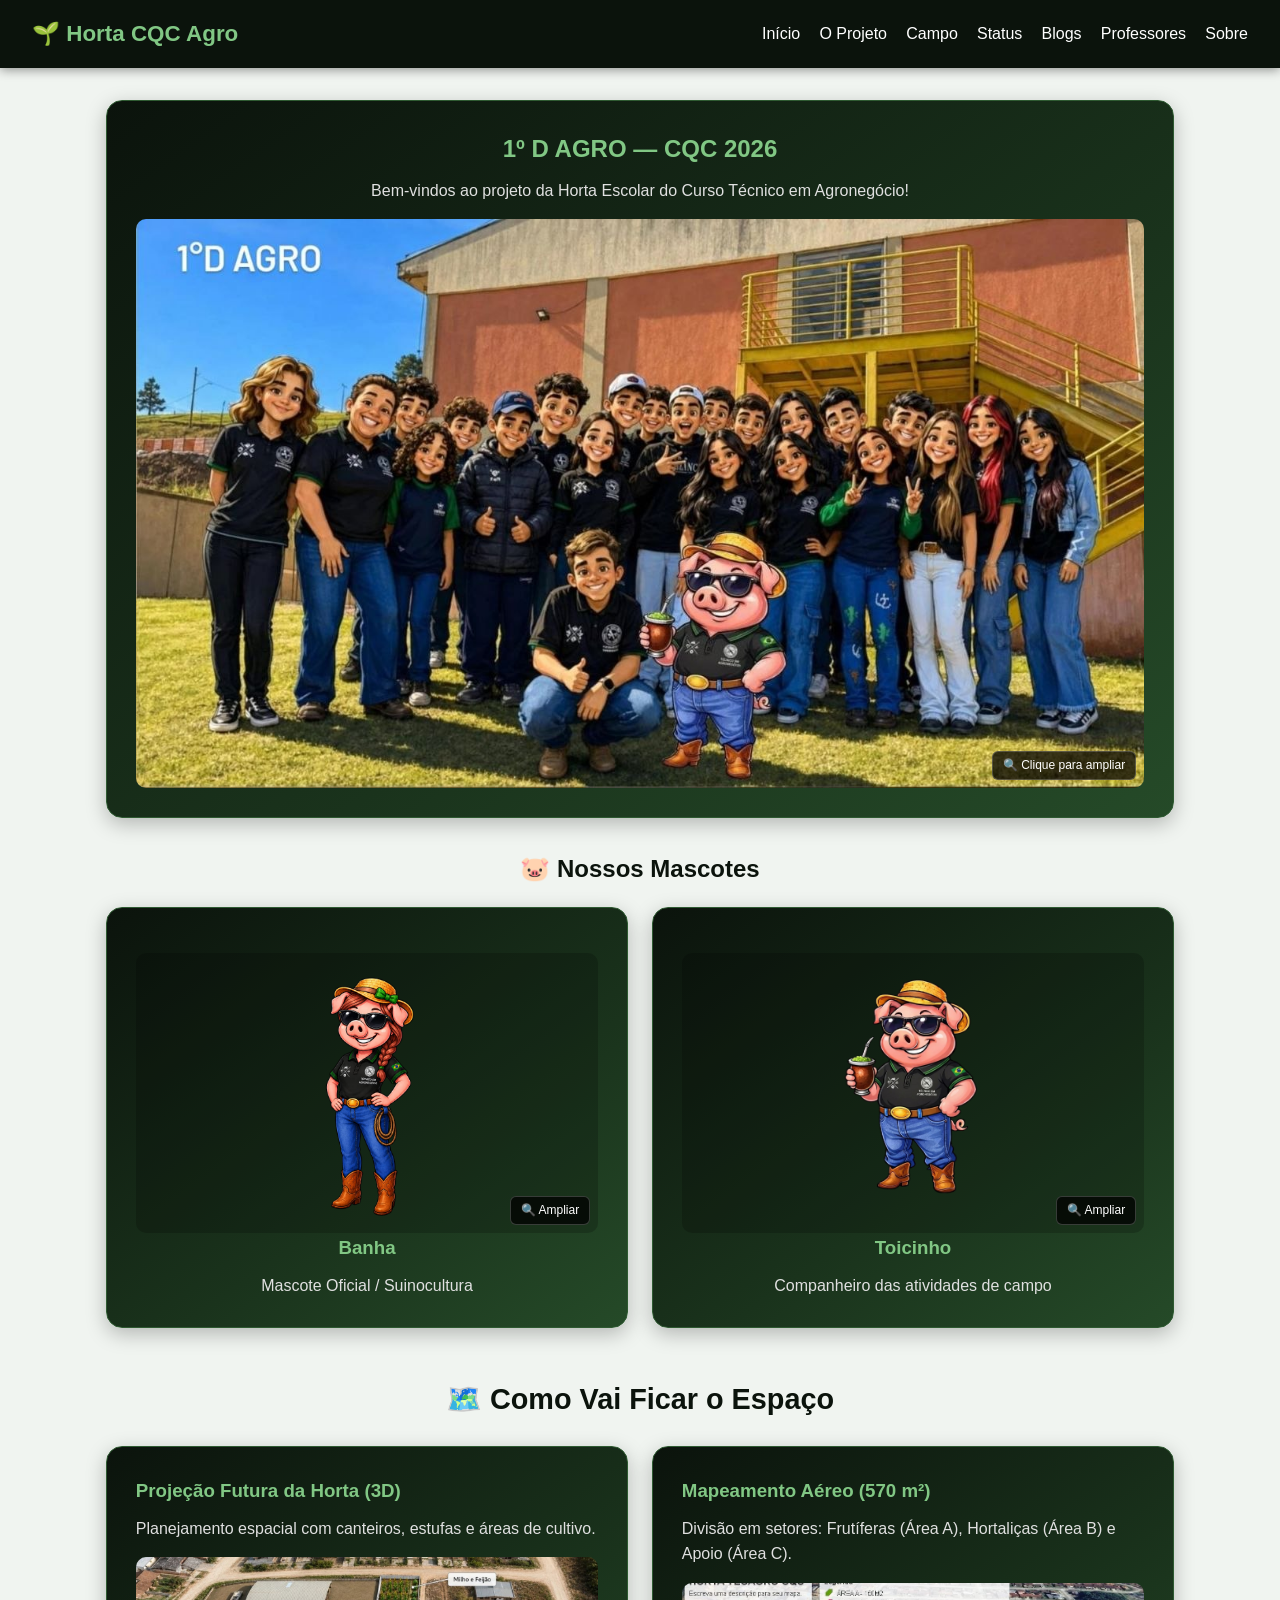
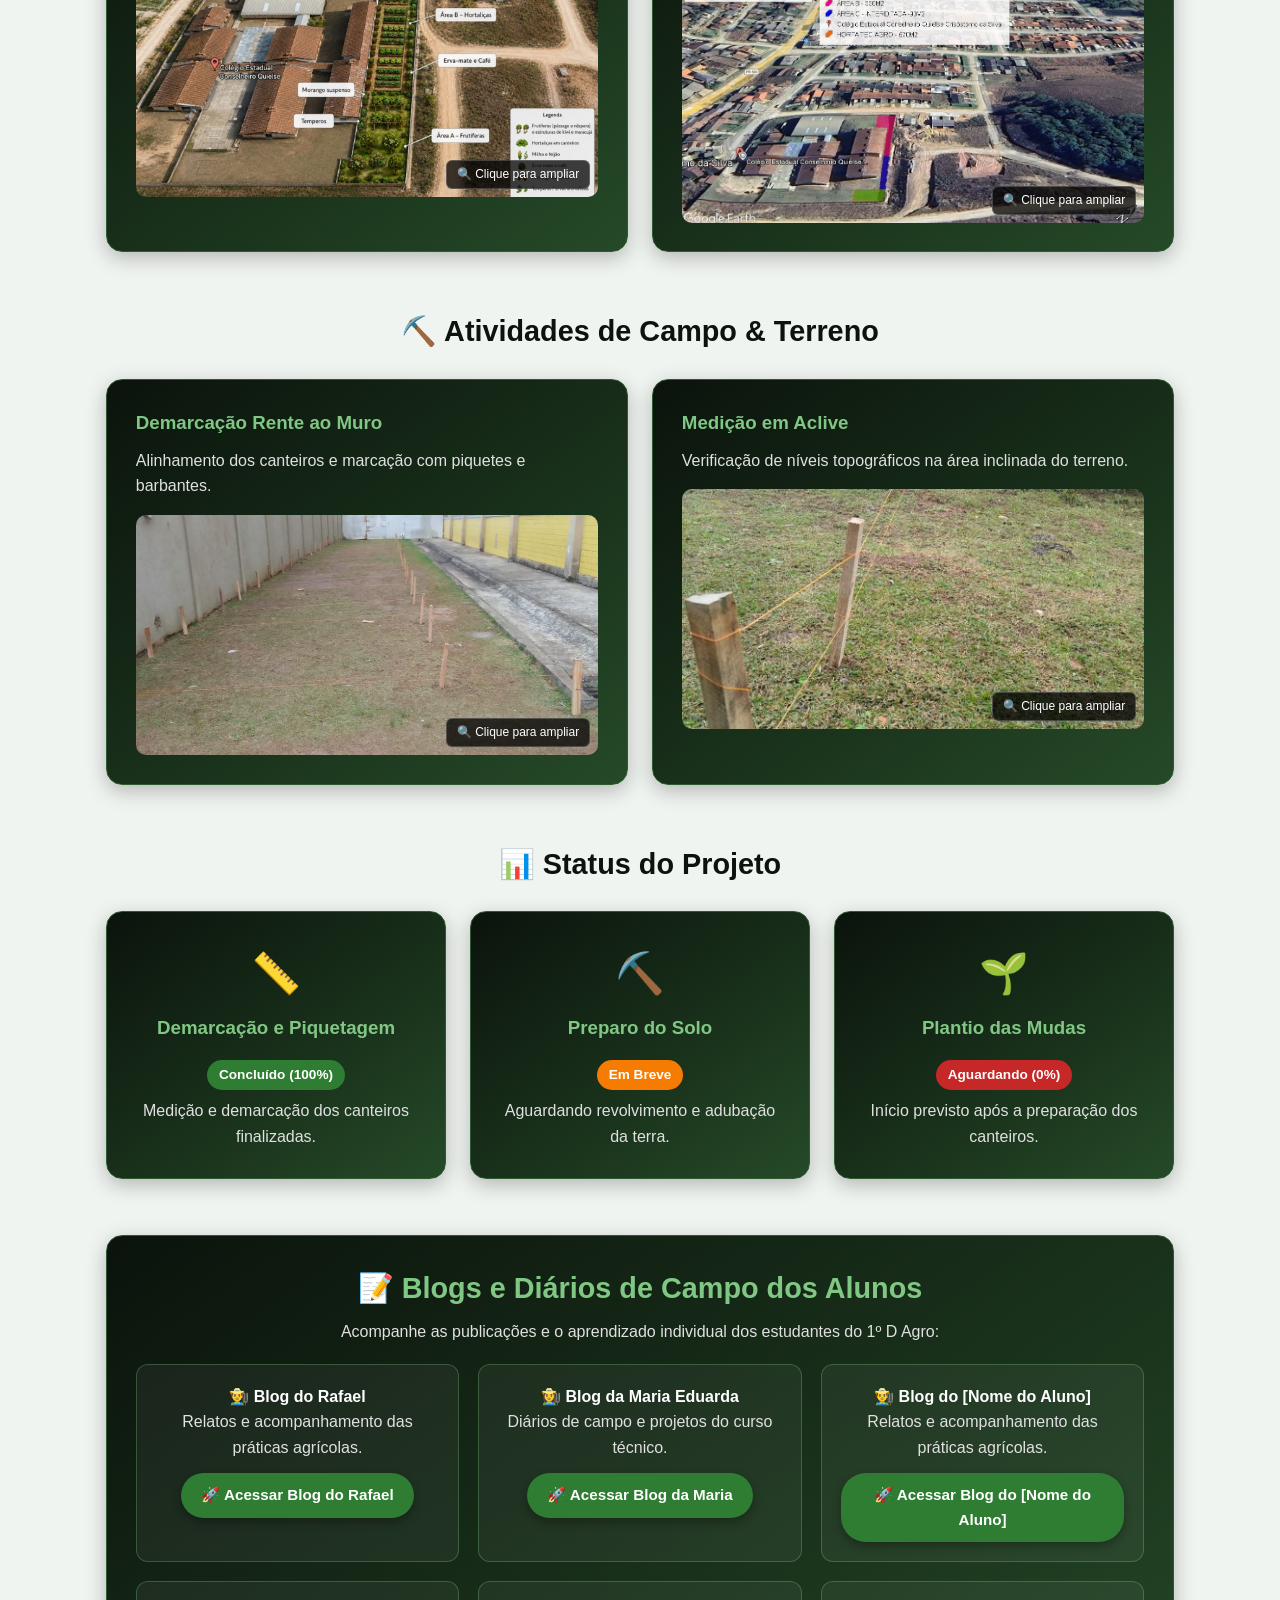
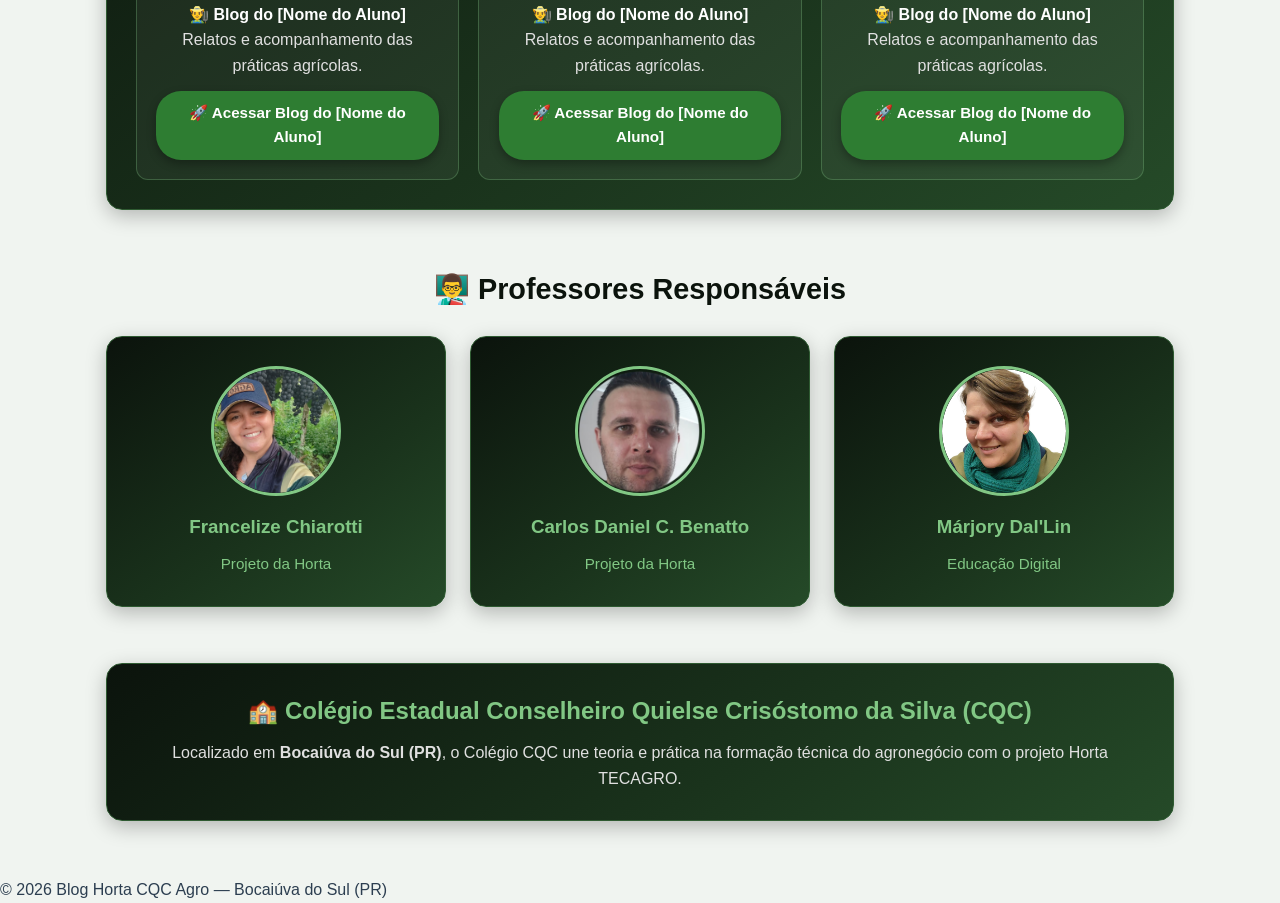
==== commit ac19d8d1: "Update index.html" ====
--- a/index.html
+++ b/index.html
@@ -173,7 +173,26 @@
     <a href="COLE_O_LINK_DO_GITHUB_AQUI" target="_blank" rel="noopener noreferrer" class="btn-blog">
         🚀 Acessar Blog do [Nome do Aluno]
     </a>
-</div>                    
+</div>     
+                    
+  <!-- BLOG DO(A) NOVO(A) ALUNO(A) -->
+<div class="card-aluno">
+    <h4>👨‍🌾 Blog do [Nome do Aluno]</h4>
+    <p>Relatos e acompanhamento das práticas agrícolas.</p>
+    <a href="COLE_O_LINK_DO_GITHUB_AQUI" target="_blank" rel="noopener noreferrer" class="btn-blog">
+        🚀 Acessar Blog do [Nome do Aluno]
+    </a>
+</div>
+
+                    <!-- BLOG DO(A) NOVO(A) ALUNO(A) -->
+<div class="card-aluno">
+    <h4>👨‍🌾 Blog do [Nome do Aluno]</h4>
+    <p>Relatos e acompanhamento das práticas agrícolas.</p>
+    <a href="COLE_O_LINK_DO_GITHUB_AQUI" target="_blank" rel="noopener noreferrer" class="btn-blog">
+        🚀 Acessar Blog do [Nome do Aluno]
+    </a>
+</div>                 
+                    
                 </div>
             </div>
         </section>
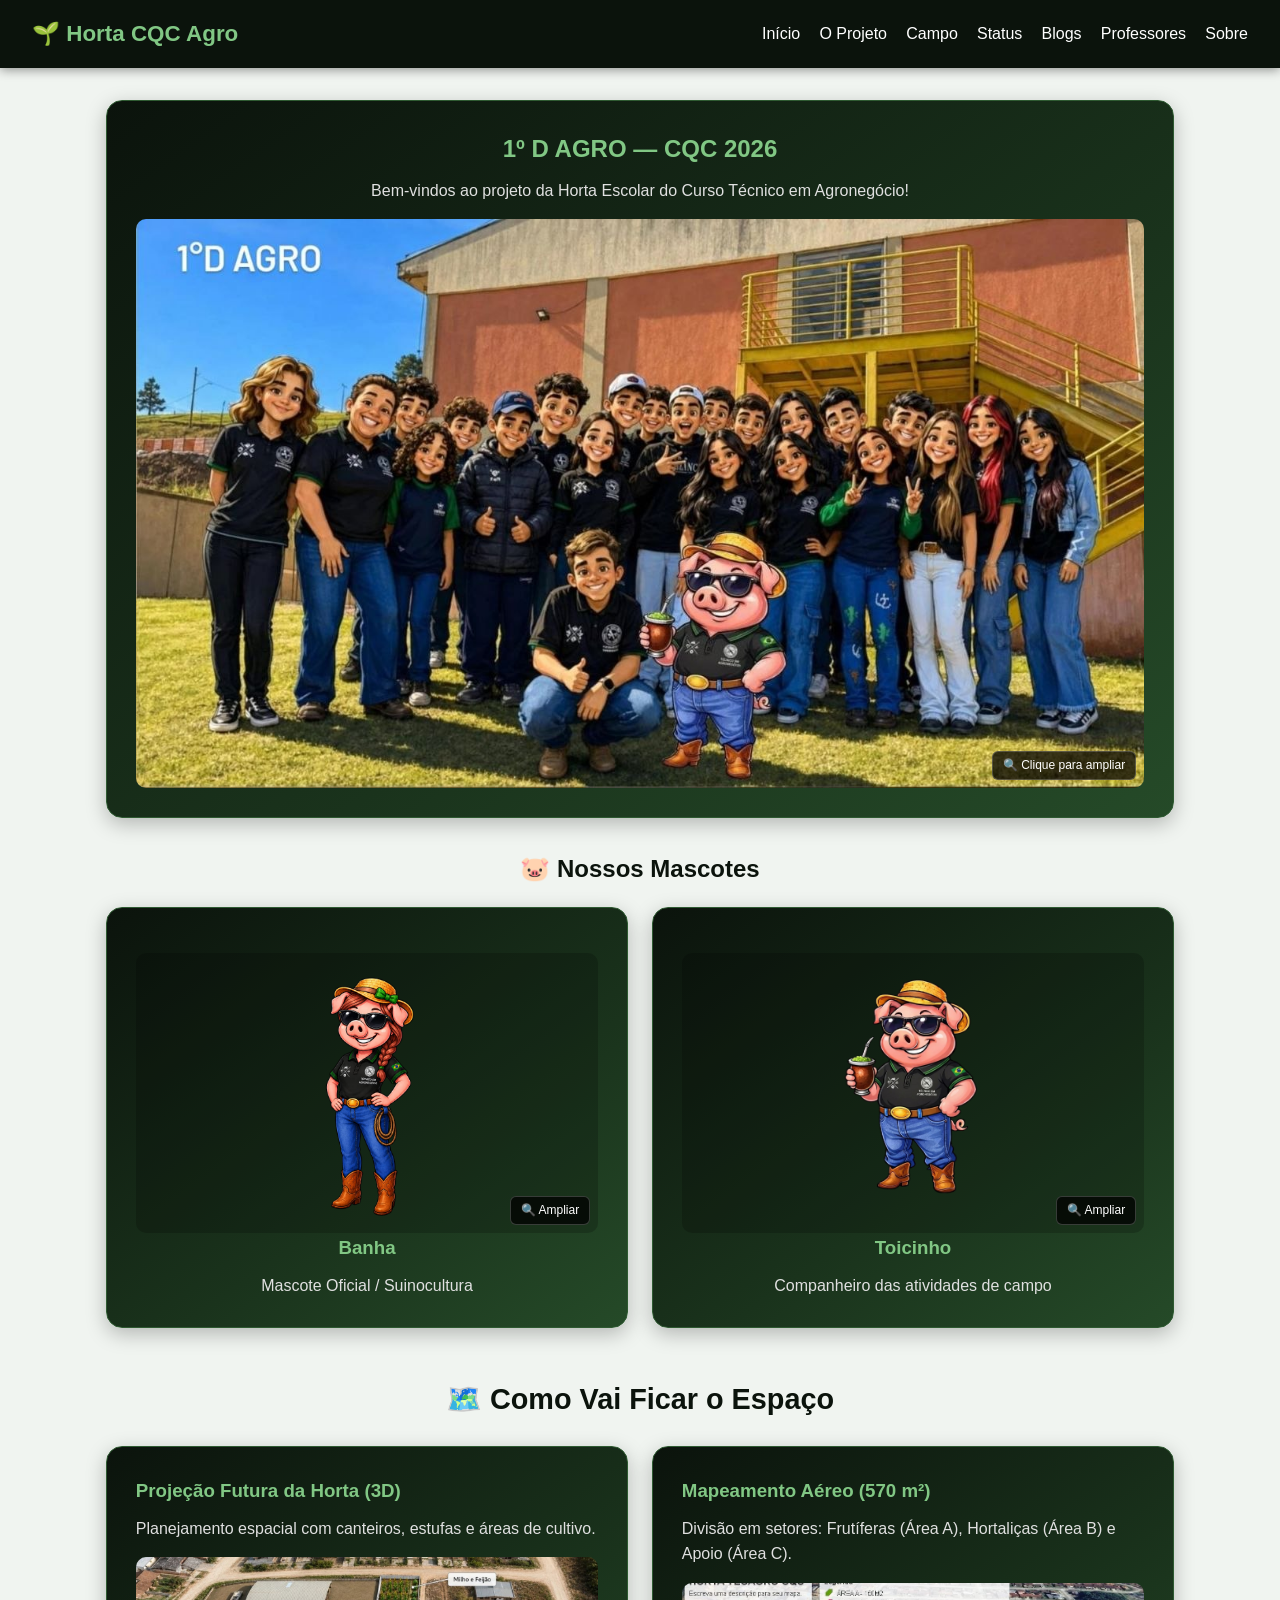
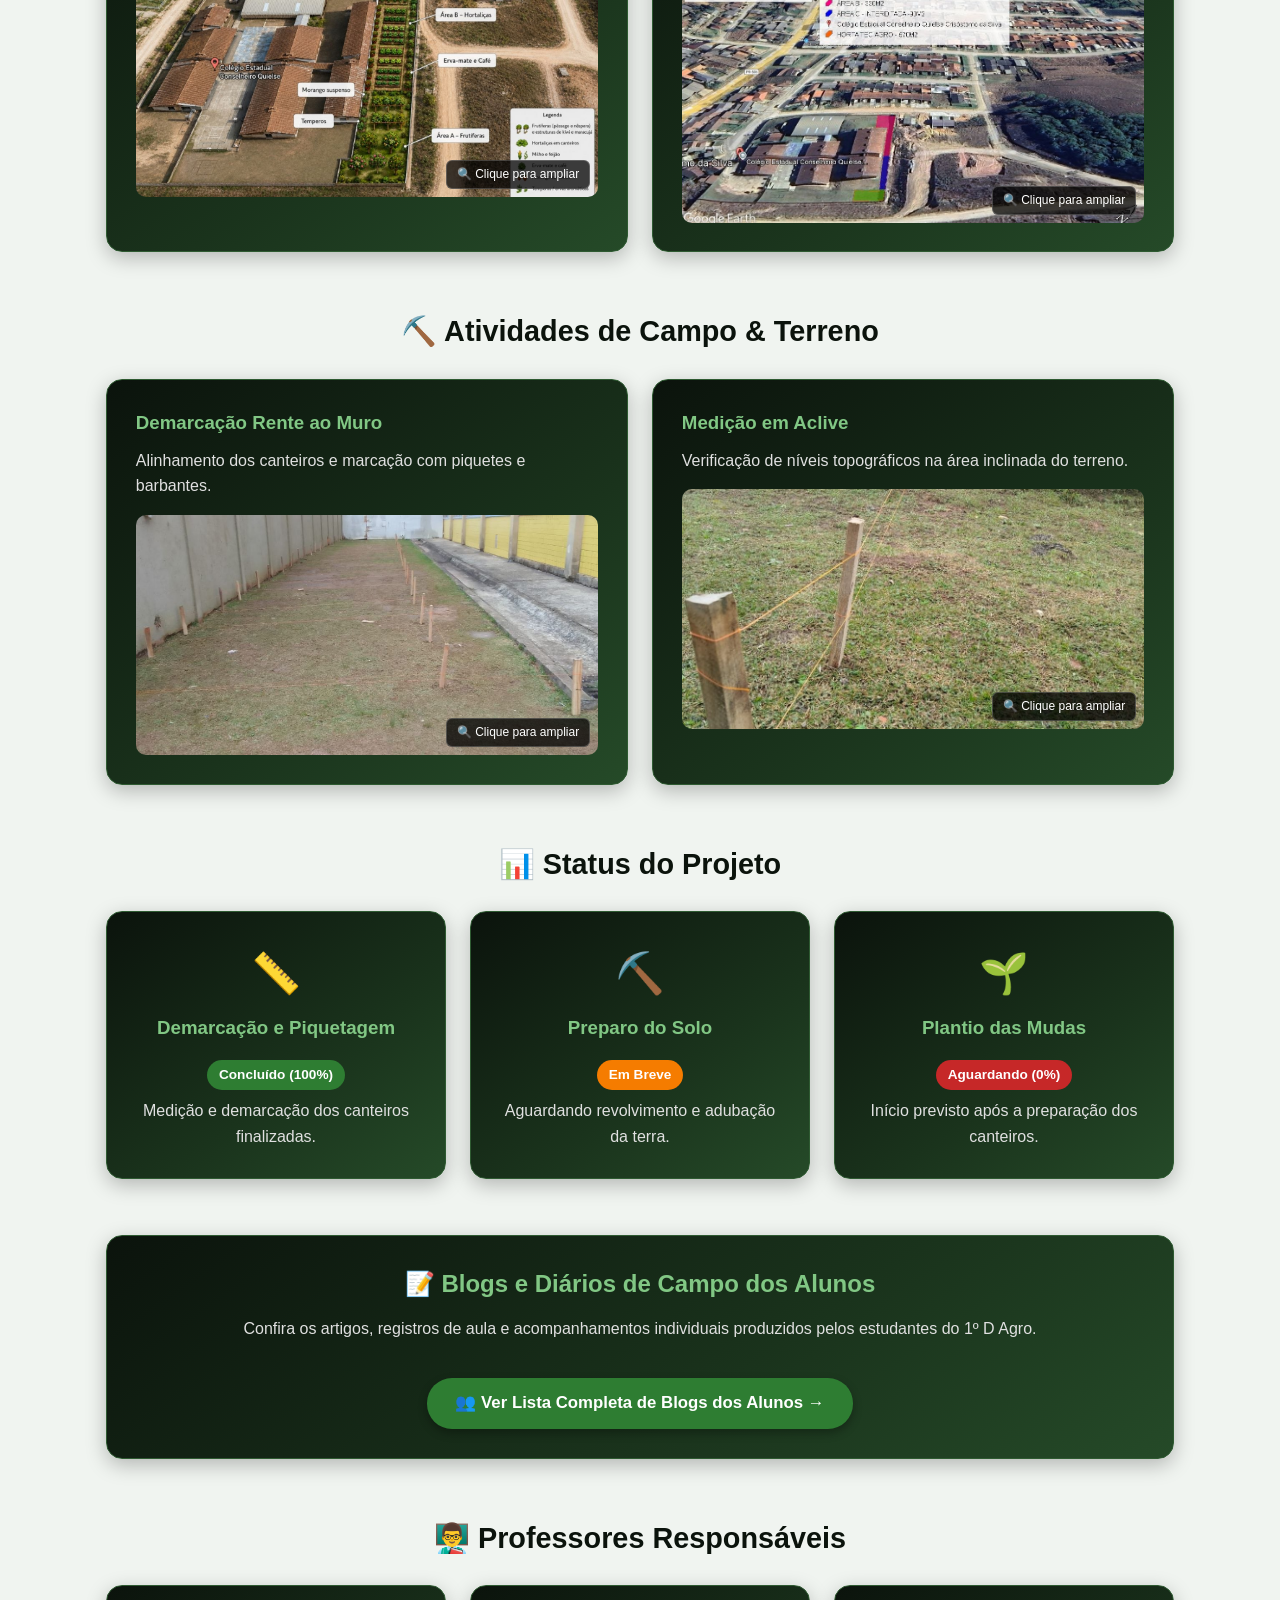
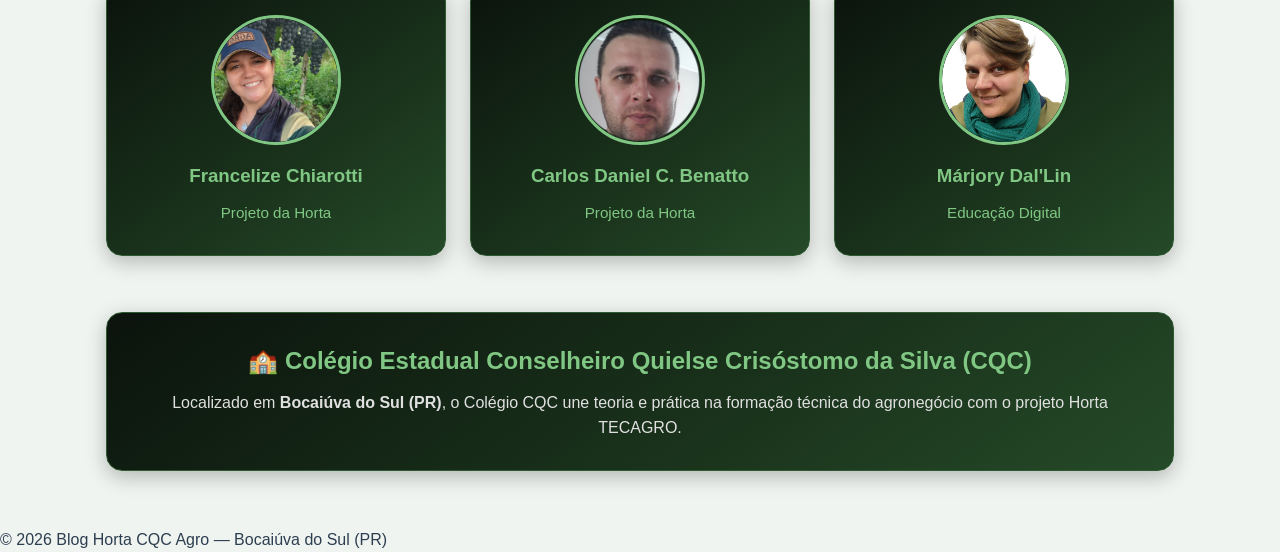
==== commit a345be52: "Update index.html" ====
--- a/index.html
+++ b/index.html
@@ -4,7 +4,6 @@
     <meta charset="UTF-8">
     <meta name="viewport" content="width=device-width, initial-scale=1.0">
     <title>Horta CQC Agro 2026</title>
-    <!-- Vinculado ao seu style.css -->
     <link rel="stylesheet" href="style.css">
 </head>
 <body>
@@ -18,7 +17,7 @@
                 <li><a href="#projeto-futuro">O Projeto</a></li>
                 <li><a href="#campo">Campo</a></li>
                 <li><a href="#status">Status</a></li>
-                <li><a href="#blogs-alunos">Blogs</a></li>
+                <li><a href="alunos.html">Blogs</a></li>
                 <li><a href="#professores">Professores</a></li>
                 <li><a href="#colegio">Sobre</a></li>
             </ul>
@@ -26,7 +25,7 @@
     </header>
 
     <main>
-        <!-- 1. FOTO DA TURMA E MASCOTES (PRIMEIRA COISA A SER VISTA) -->
+        <!-- 1. TURMA E MASCOTES -->
         <section id="inicio" class="hero-section">
             <div class="card-degrade hero-card">
                 <h1>1º D AGRO — CQC 2026</h1>
@@ -131,69 +130,15 @@
             </div>
         </section>
 
-        <!-- 5. BLOGS DOS ALUNOS (ENTRE STATUS E PROFESSORES) -->
+        <!-- 5. BLOGS DOS ALUNOS (CHAMA A PÁGINA EXCLUSIVA) -->
         <section id="blogs-alunos" class="container">
-            <div class="card-degrade colegio-card">
-                <h2 class="titulo-secao" style="color: #81c784; margin-bottom: 0.5rem;">📝 Blogs e Diários de Campo dos Alunos</h2>
-                <p style="color: #e0e0e0; margin-bottom: 1rem;">Acompanhe as publicações e o aprendizado individual dos estudantes do 1º D Agro:</p>
+            <div class="card-degrade colegio-card" style="text-align: center;">
+                <h2 style="color: #81c784; margin-bottom: 0.8rem;">📝 Blogs e Diários de Campo dos Alunos</h2>
+                <p style="color: #e0e0e0; margin-bottom: 1.5rem;">Confira os artigos, registros de aula e acompanhamentos individuais produzidos pelos estudantes do 1º D Agro.</p>
                 
-                <div class="blog-grid-alunos">
-                    
-                    <!-- BLOG DO RAFAEL -->
-                    <div class="card-aluno">
-                        <h4>👨‍🌾 Blog do Rafael</h4>
-                        <p>Relatos e acompanhamento das práticas agrícolas.</p>
-                        <a href="https://santosgodoymaria-source.github.io/blog-horta-Rafael/" target="_blank" rel="noopener noreferrer" class="btn-blog">
-                            🚀 Acessar Blog do Rafael
-                        </a>
-                    </div>
-
-                    <!-- BLOG DA MARIA EDUARDA -->
-                    <div class="card-aluno">
-                        <h4>👩‍🌾 Blog da Maria Eduarda</h4>
-                        <p>Diários de campo e projetos do curso técnico.</p>
-                        <a href="https://santosgodoymaria-source.github.io/blog-horta-Maria/" target="_blank" rel="noopener noreferrer" class="btn-blog">
-                            🚀 Acessar Blog da Maria
-                        </a>
-                    </div>
-
-                    <!-- BLOG DO(A) NOVO(A) ALUNO(A) -->
-<div class="card-aluno">
-    <h4>👨‍🌾 Blog do [Nome do Aluno]</h4>
-    <p>Relatos e acompanhamento das práticas agrícolas.</p>
-    <a href="COLE_O_LINK_DO_GITHUB_AQUI" target="_blank" rel="noopener noreferrer" class="btn-blog">
-        🚀 Acessar Blog do [Nome do Aluno]
-    </a>
-</div>
-
-                    <!-- BLOG DO(A) NOVO(A) ALUNO(A) -->
-<div class="card-aluno">
-    <h4>👨‍🌾 Blog do [Nome do Aluno]</h4>
-    <p>Relatos e acompanhamento das práticas agrícolas.</p>
-    <a href="COLE_O_LINK_DO_GITHUB_AQUI" target="_blank" rel="noopener noreferrer" class="btn-blog">
-        🚀 Acessar Blog do [Nome do Aluno]
-    </a>
-</div>     
-                    
-  <!-- BLOG DO(A) NOVO(A) ALUNO(A) -->
-<div class="card-aluno">
-    <h4>👨‍🌾 Blog do [Nome do Aluno]</h4>
-    <p>Relatos e acompanhamento das práticas agrícolas.</p>
-    <a href="COLE_O_LINK_DO_GITHUB_AQUI" target="_blank" rel="noopener noreferrer" class="btn-blog">
-        🚀 Acessar Blog do [Nome do Aluno]
-    </a>
-</div>
-
-                    <!-- BLOG DO(A) NOVO(A) ALUNO(A) -->
-<div class="card-aluno">
-    <h4>👨‍🌾 Blog do [Nome do Aluno]</h4>
-    <p>Relatos e acompanhamento das práticas agrícolas.</p>
-    <a href="COLE_O_LINK_DO_GITHUB_AQUI" target="_blank" rel="noopener noreferrer" class="btn-blog">
-        🚀 Acessar Blog do [Nome do Aluno]
-    </a>
-</div>                 
-                    
-                </div>
+                <a href="alunos.html" class="btn-blog" style="font-size: 1.05rem; padding: 12px 28px;">
+                    👥 Ver Lista Completa de Blogs dos Alunos →
+                </a>
             </div>
         </section>
 
@@ -225,7 +170,7 @@
             </div>
         </section>
 
-        <!-- 7. SOBRE O COLÉGIO CQC (ÚLTIMA SEÇÃO) -->
+        <!-- 7. SOBRE O COLÉGIO CQC -->
         <section id="colegio" class="container">
             <div class="card-degrade colegio-card">
                 <h2>🏫 Colégio Estadual Conselheiro Quielse Crisóstomo da Silva (CQC)</h2>
@@ -238,7 +183,7 @@
         <p>© 2026 Blog Horta CQC Agro — Bocaiúva do Sul (PR)</p>
     </footer>
 
-    <!-- MODAL PARA EXPANDIR AS FOTOS AO CLICAR -->
+    <!-- MODAL DE ZOOM -->
     <div id="modal-imagem" class="modal">
         <span class="fechar">&times;</span>
         <img class="modal-conteudo" id="img-ampliada">
